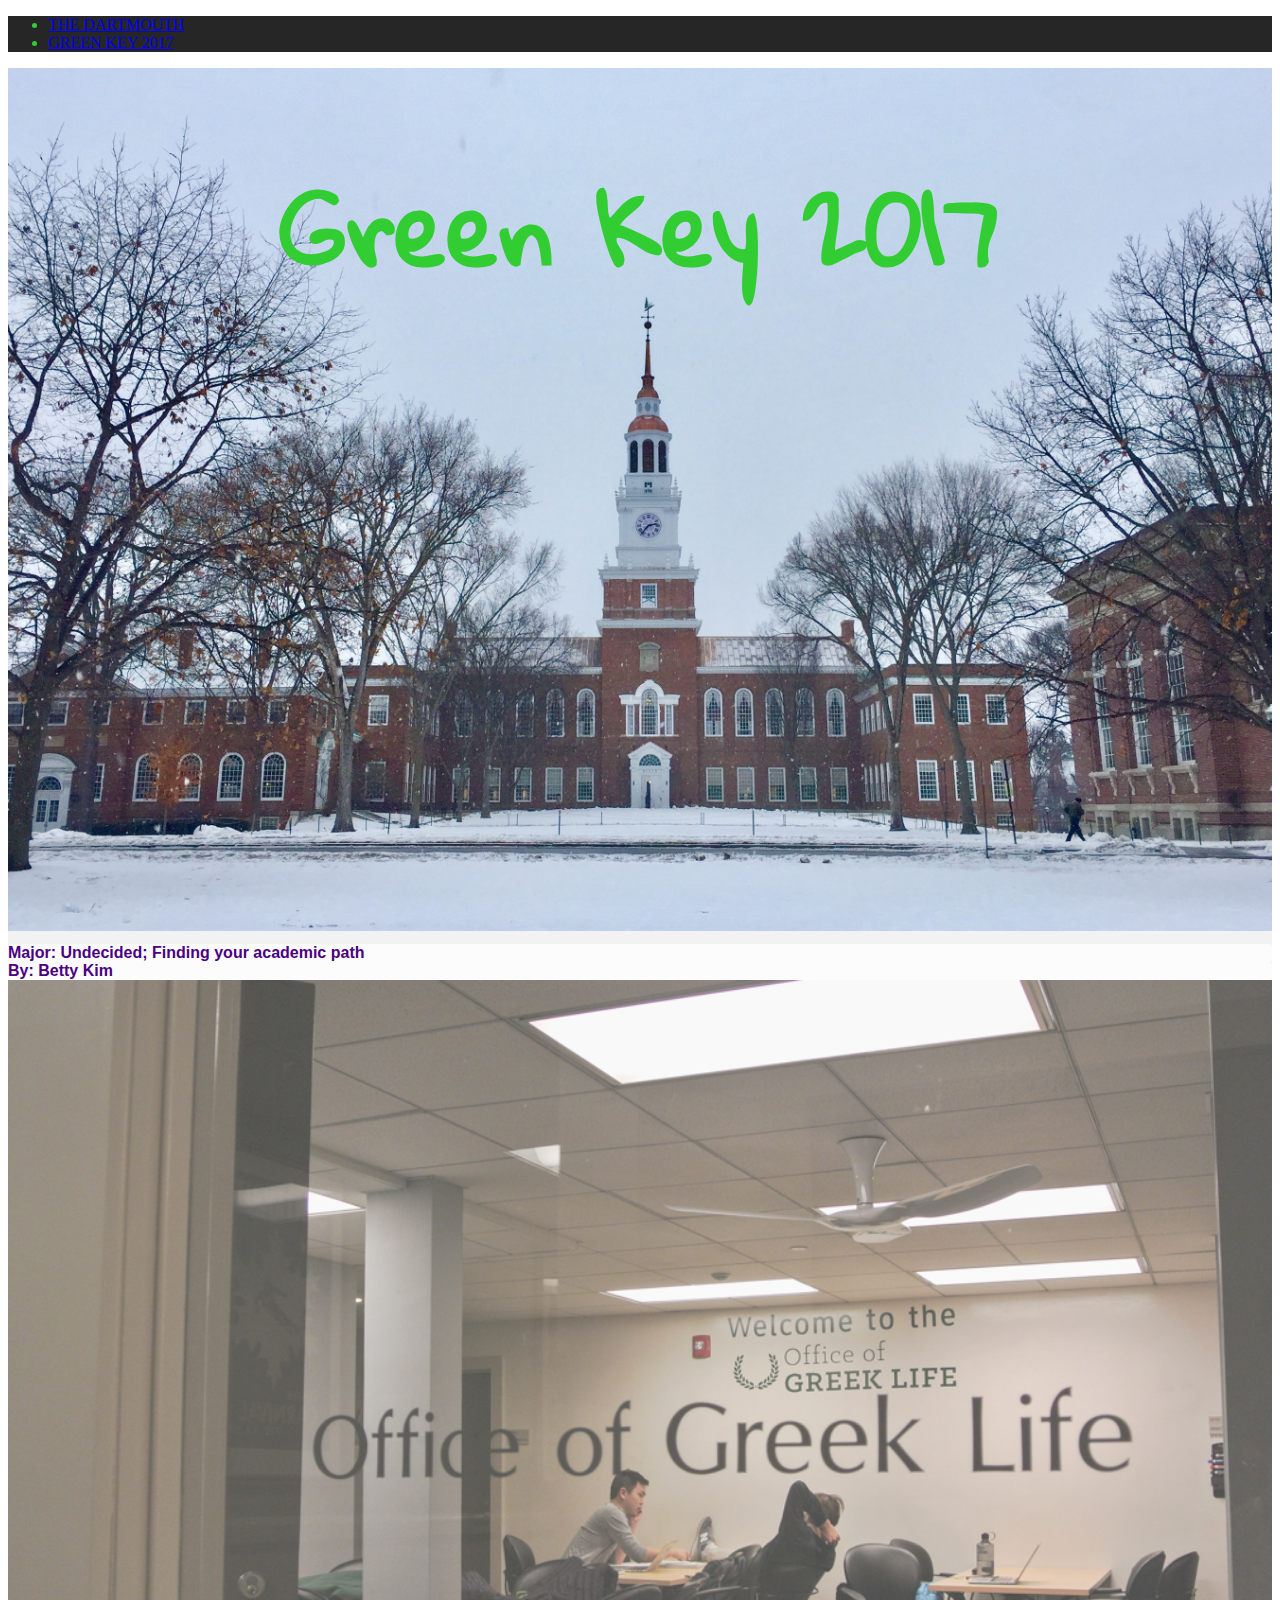
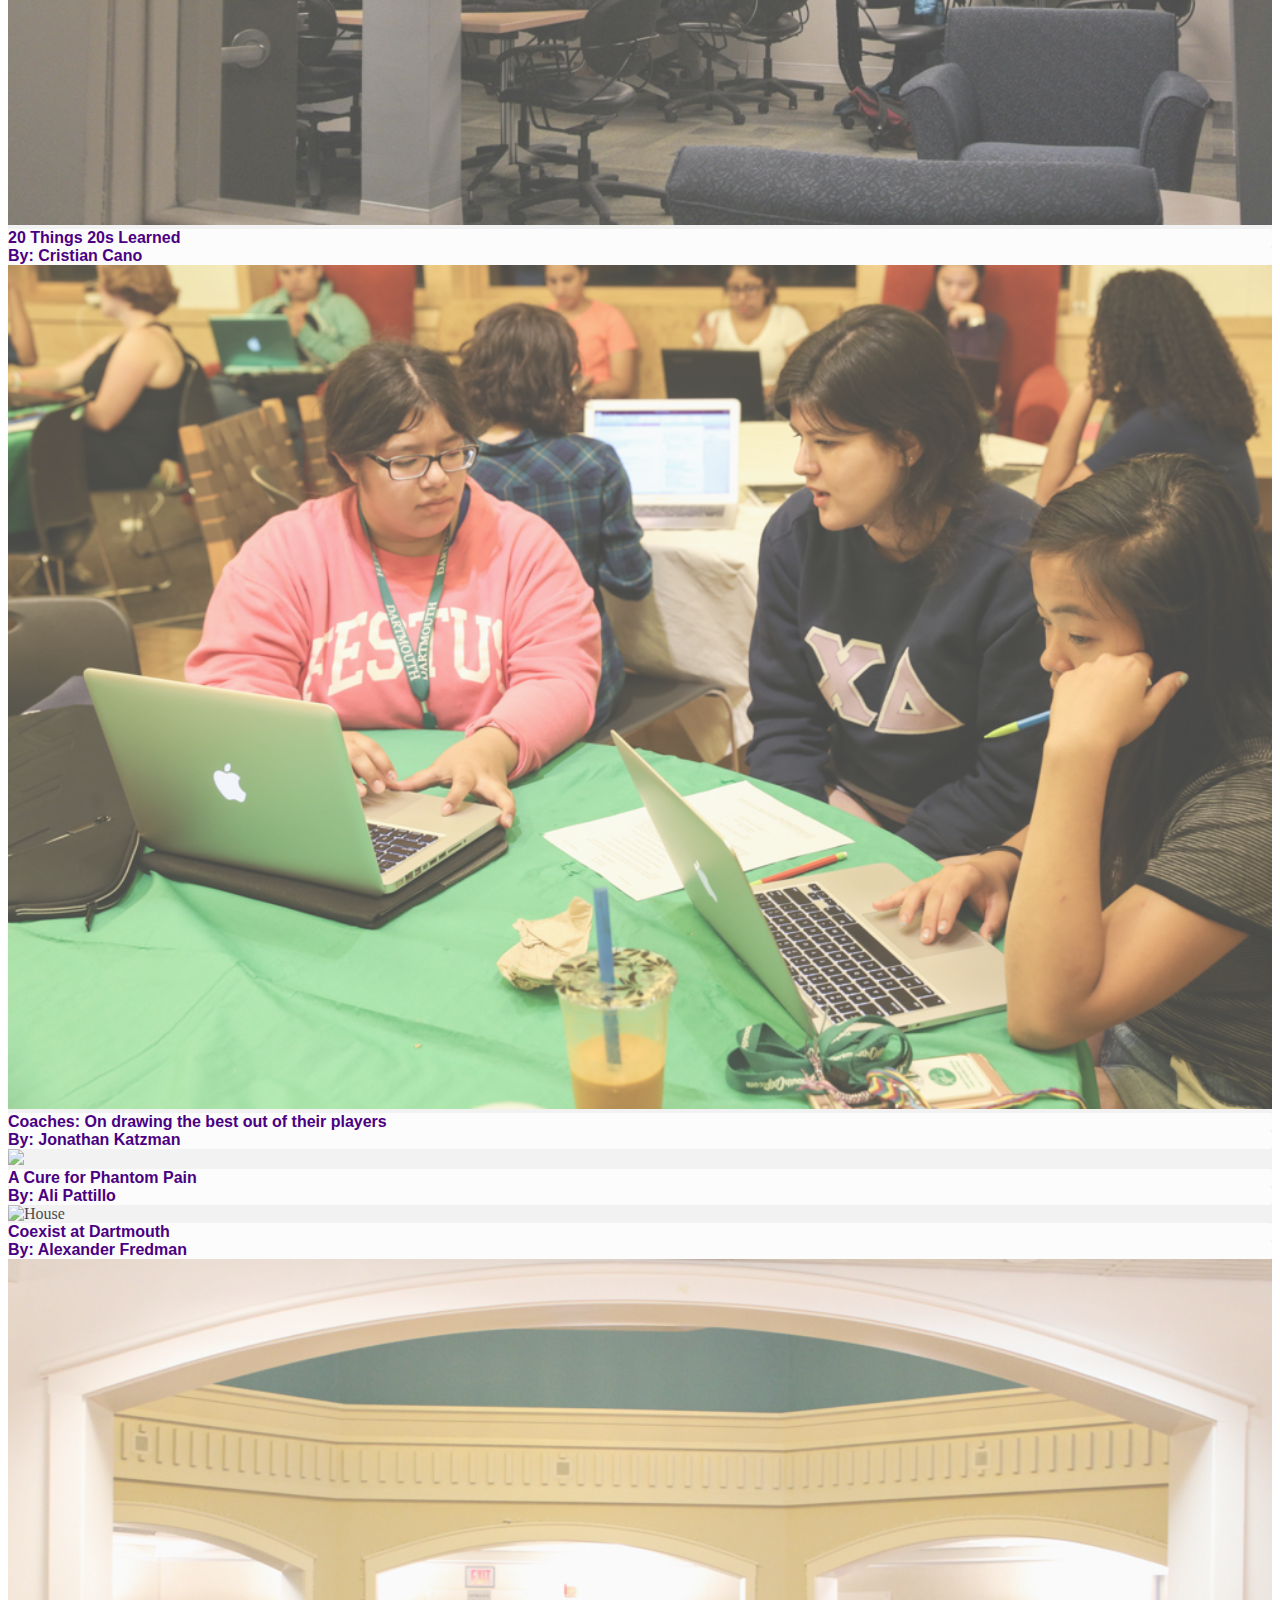
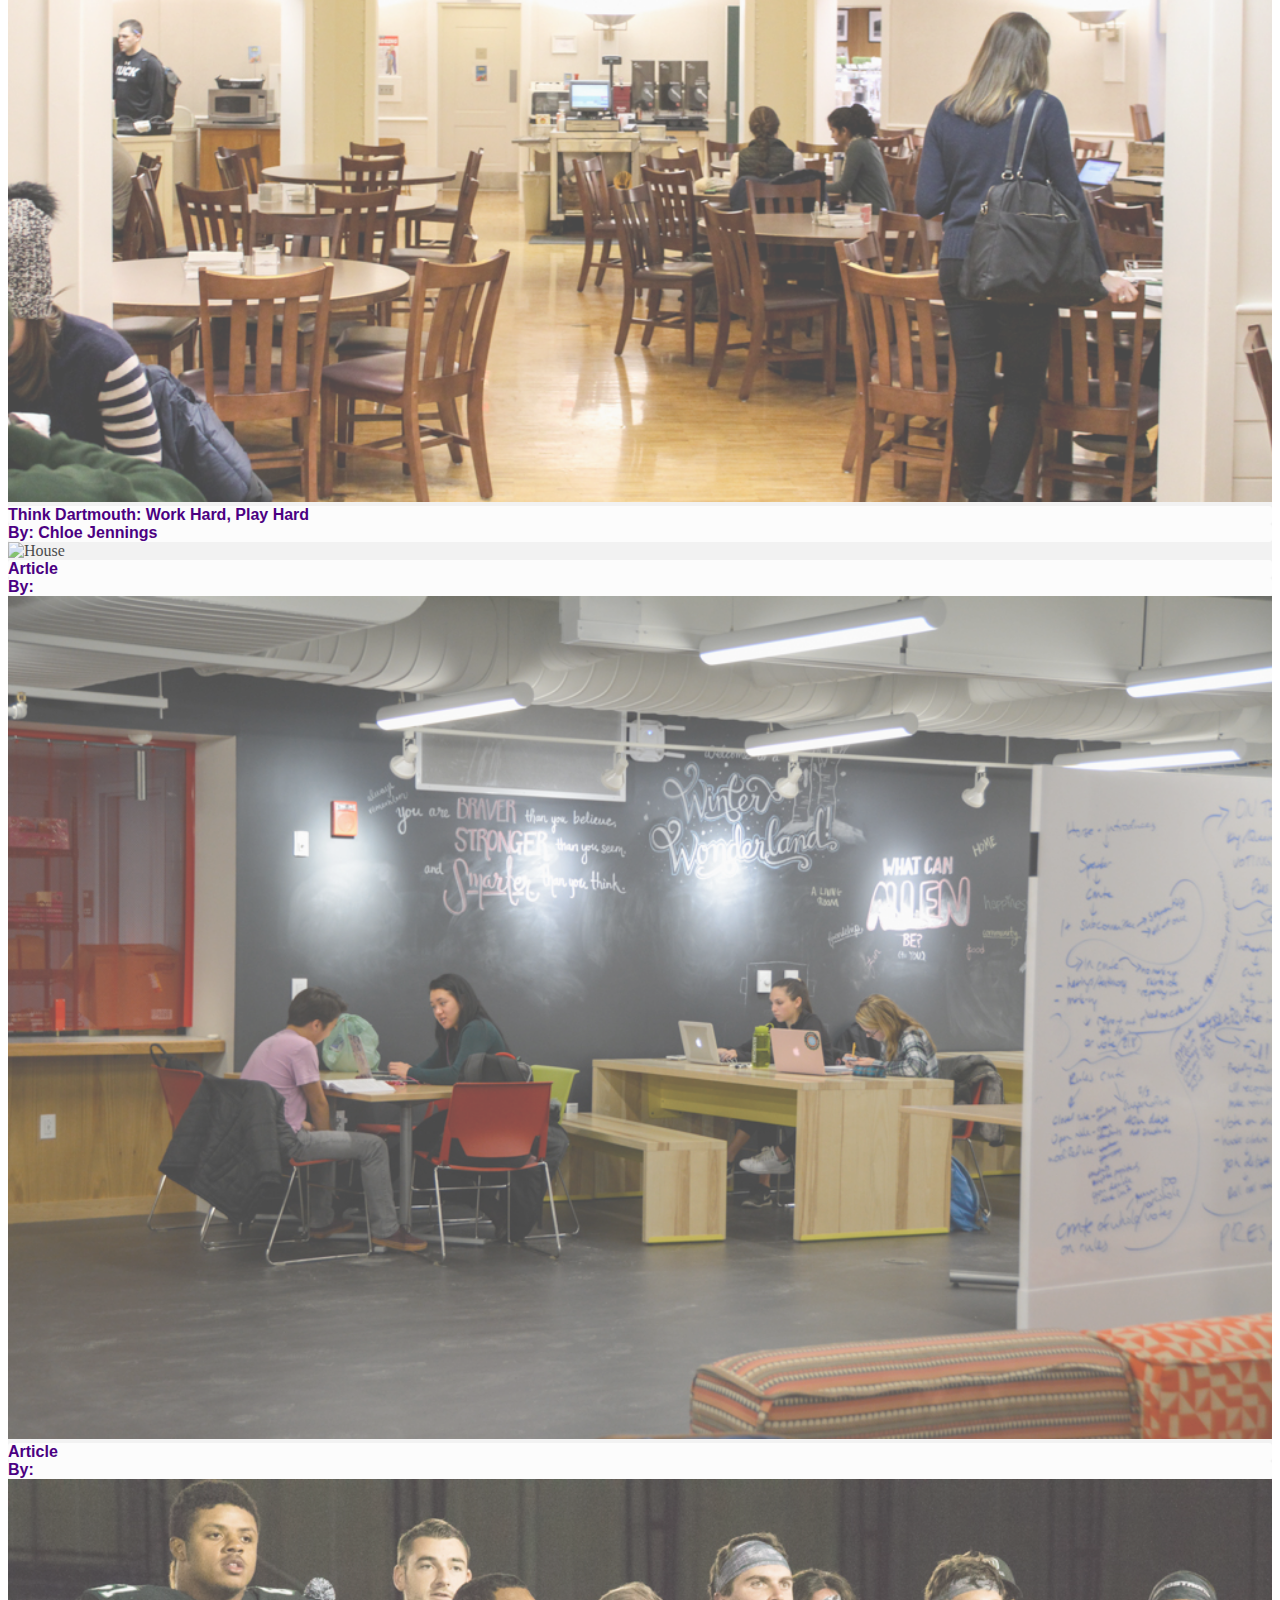
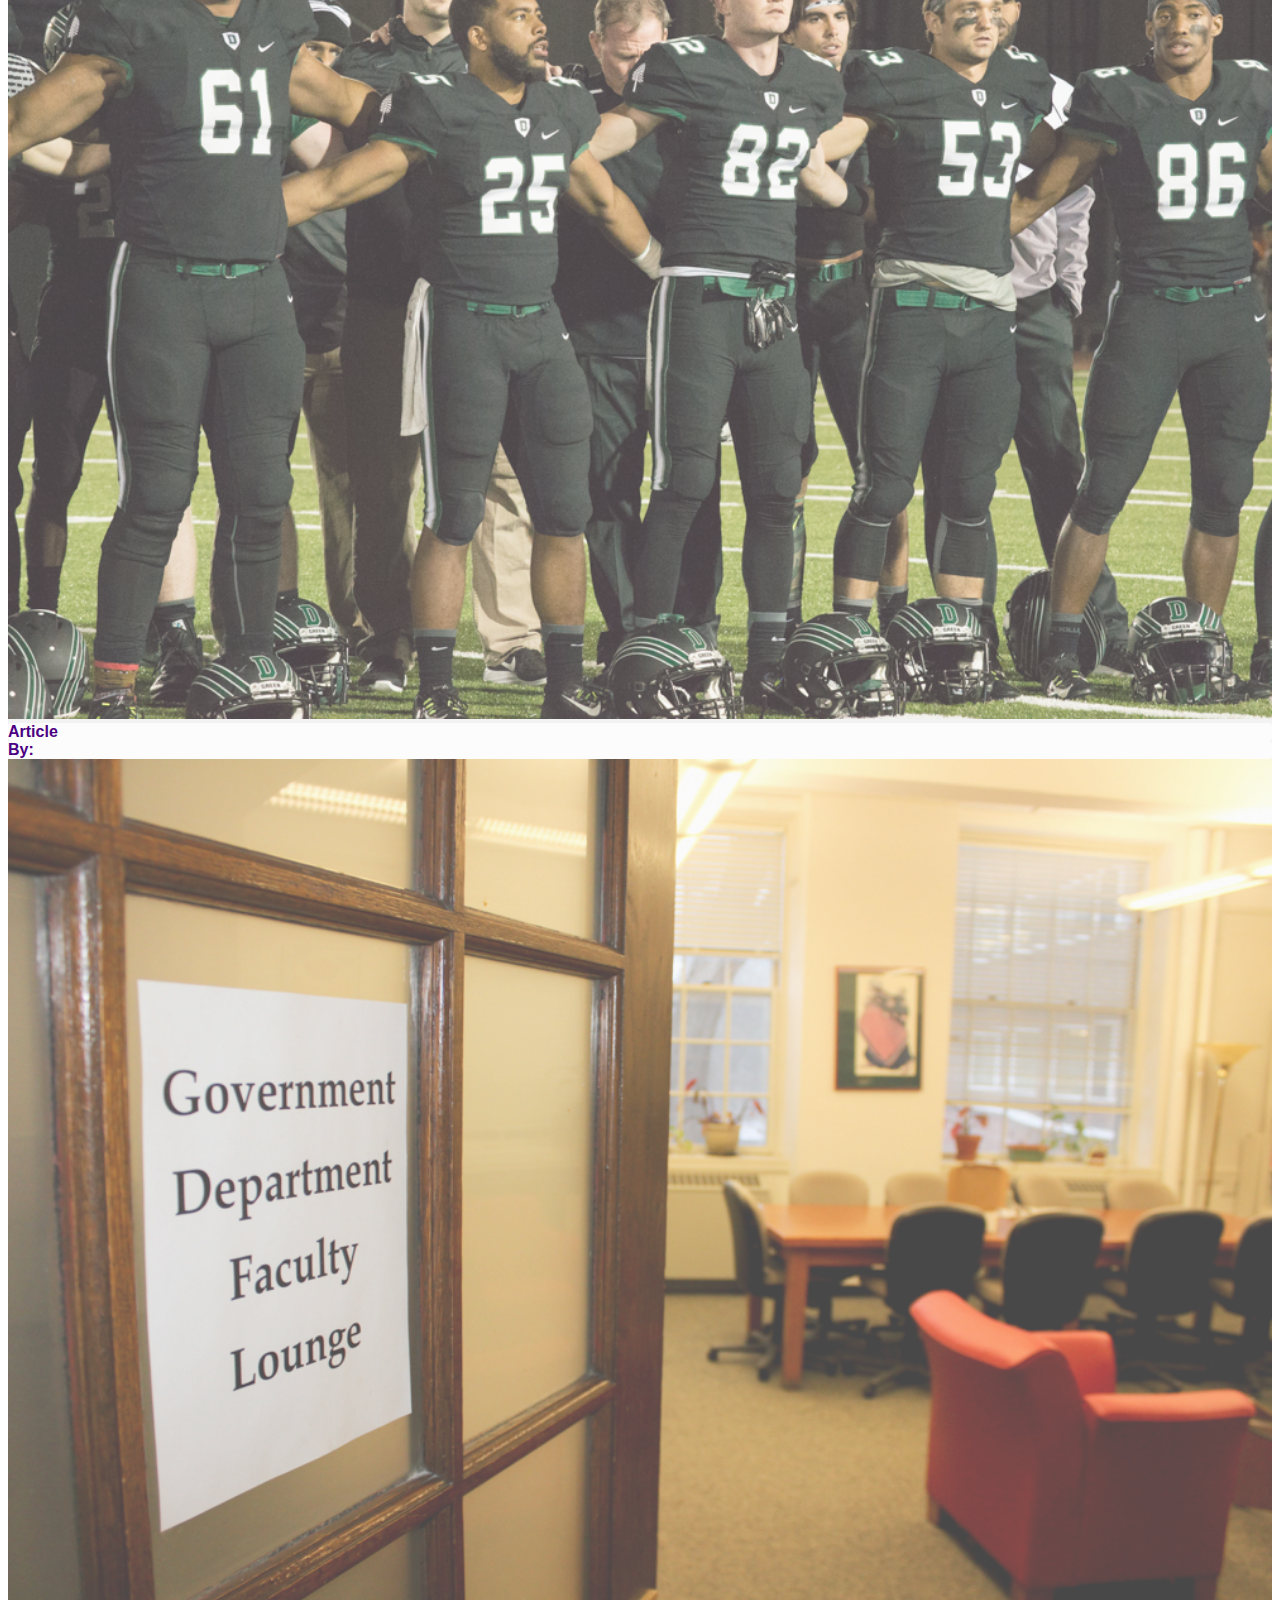
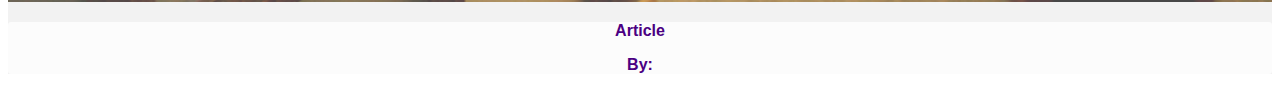
==== index.html @ 77874ce4 "moved articles in" ====
<!doctype html>
<html lang="en-US">
<head>
<meta charset="UTF-8">
<meta http-equiv="X-UA-Compatible" content="IE=edge">
<meta name="viewport" content="width=device-width, initial-scale=1">


<link href="https://fonts.googleapis.com/css?family=Gloria+Hallelujah" rel="stylesheet">

<link rel="stylesheet" type="text/css" href="http://allfont.net/allfont.css?fonts=linotypezapfino-one">

<!-- w3schools css-->
<link rel="stylesheet" href="css/w3.css">
<link rel="stylesheet" href="css/style.css">

<!-- Up Button -->
<script src="jquery-3.1.1.min.js"></script>

<title>Dartmouth Green Key 17S</title>
</head>

<body>
<!-- Main Container -->
<div class="container"> 


  <!-- Navbar (sit on top) -->
	<div class="w3-top navbar">
	  <ul class="w3-navbar w3-wide w3-padding-8 w3-card-2">
	    <li>
	      <a href="http://www.thedartmouth.com" class="w3-margin-left">THE DARTMOUTH</a>
	    </li>
	    <!-- Float links to the right. Hide them on small screens -->
	    <li class="w3-right w3-hide-small">
	      <a href="#home" class="w3-left">GREEN KEY 2017</a>
	    </li>
	  </ul>
	</div>

  <!-- Home Section -->
  <section class="home" id="home">
  	<h1 style="font-family: 'Gloria Hallelujah', cursive; text-align: center; margin-top: 0%">Green Key 2017 <span class="light"></span></h1>
  </section>

  <!-- Article Button Section -->
  <section class="articles" id="articles">
  	<div class="w3-row-padding">
	    <div class="w3-col l4 m6 w3-margin-bottom w3-center">
	      <div class="w3-display-container box" onclick="displayArticle('0')">
	      	<div class="w3-display-topleft w3-padding transparent-color">Major: Undecided; Finding your academic path</div>
	      	<div class="w3-display-bottomright w3-padding transparent-color">By: Betty Kim</div>
	        <img src="images/GLOS.jpg" alt="House" style="width:100%">
	      </div>
	    </div>
	    <div class="w3-col l4 m6 w3-margin-bottom">
	      <div class="w3-display-container box" onclick="displayArticle('1')">
	        <div class="w3-display-topleft w3-padding transparent-color">20 Things 20s Learned</div>
	        <div class="w3-display-bottomright w3-padding transparent-color">By: Cristian Cano</div>
	        <img src="images/FYSEP courtesy.jpg" alt="House" style="width:100%">
	      </div>
	    </div>
	    <div class="w3-col l4 m6 w3-margin-bottom" onclick="displayArticle('2')">
	      <div class="w3-display-container box">
	        <div class="w3-display-topleft w3-padding transparent-color">Coaches: On drawing the best out of their players</div>
	        <div class="w3-display-bottomright w3-padding transparent-color">By: Jonathan Katzman</div>
	        <img src="images/Main Street by Saphfire Brown.jpg"  style="width:100%">
	      </div>
	    </div>
	  </div>

	  <div class="w3-row-padding">
	    <div class="w3-col l4 m6 w3-margin-bottom w3-center">
	      <div class="w3-display-container box" onclick="displayArticle('3')">
	      	<div class="w3-display-topleft w3-padding transparent-color">A Cure for Phantom Pain</div>
	      	<div class="w3-display-bottomright w3-padding transparent-color">By: Ali Pattillo</div>
	        <img src="images/20161214-International-Moosilauke-Trip-JR-31.jpg" alt="House" style="width:100%">
	      </div>
	    </div>
	    <div class="w3-col l4 m6 w3-margin-bottom">
	      <div class="w3-display-container box" onclick="displayArticle('4')">
	        <div class="w3-display-topleft w3-padding transparent-color">Coexist at Dartmouth</div>
	        <div class="w3-display-bottomright w3-padding transparent-color">By: Alexander Fredman</div>
	        <img src="images/Tuck dining 2 by Saphfire Brown.jpg" alt="House" style="width:100%">
	      </div>
	    </div>
	    <div class="w3-col l4 m6 w3-margin-bottom">
	      <div class="w3-display-container box" onclick="displayArticle('5')">
	        <div class="w3-display-topleft w3-padding transparent-color">Think Dartmouth: Work Hard, Play Hard</div>
	        <div class="w3-display-bottomright w3-padding transparent-color">By: Chloe Jennings</div>
	        <img src="images/DSC_3506.jpg" alt="House" style="width:100%">
	      </div>
	    </div>
	  </div>

	  <div class="w3-row-padding">
	    <div class="w3-col l4 m6 w3-margin-bottom">
	      <div class="w3-display-container box" onclick="displayArticle('6')">
	        <div class="w3-display-topleft w3-padding transparent-color">Article</div>
	        <div class="w3-display-bottomright w3-padding transparent-color">By: </div>
	        <img src="images/house communities 1 by Paula Kutschera.jpg" alt="House" style="width:100%">
	      </div>
	    </div>
	    <div class="w3-col l4 m6 w3-margin-bottom w3-center">
	      <div class="w3-display-container box" onclick="displayArticle('7')">
	      	<div class="w3-display-topleft w3-padding transparent-color">Article</div>
	      	<div class="w3-display-bottomright w3-padding transparent-color">By: </div>
	        <img src="images/football by Hollye Swinehart.jpg" alt="House" style="width:100%">
	      </div>
	    </div>
	    <div class="w3-col l4 m6 w3-margin-bottom">
	      <div class="w3-display-container box" onclick="displayArticle('8')">
	        <div class="w3-display-topleft w3-padding transparent-color">Article</div>
	        <div class="w3-display-bottomright w3-padding transparent-color">By: </div>
	        <img src="images/Faculty Lounge 2 by Saphfire Brown.jpg" alt="House" style="width:100%">
	      </div>
	    </div>

	    <div class="w3-col w3-margin-bottom w3-center">
	      <div class="w3-display-container box" onclick="displayArticle('9')">
	      	<div class="w3-padding transparent-color textbox">
	      		<p>Article</p>
	      		<p>By: </p>
	      	</div>
	      </div>
	    </div>
	</section>



	<!-- Articles Section -->
	<section id="start_article">
		<!-- Article 1 -->
		<div class="article">
			<h1> Major: Undecided; Finding your academic path </h1>
			<h3> By: Betty Kim </h3>
			<p>For many Dartmouth students, a drive to learn seems to come naturally; students are constantly engaged in a rigorous 10 week-term of three&mdash;or four&mdash; highly focused courses and several extracurricular activities.</p>
<p>However, once we try to trace back the intellectual motivation that fuels this constant &ldquo;grind,&rdquo; we might not always be sure why we do what we do. The phrase &ldquo;I have no idea what I&rsquo;m doing with my life&rdquo; is surprisingly common among Dartmouth students &mdash; freshmen and seniors, students who have a top GPA and have a less-than-average one, students who have or don&rsquo;t have any idea what they&rsquo;re majoring in.</p>
<p>Both professors and students cited a liberal arts style education and an interdisciplinary approach as important factors in their learning, especially for students who were unsure which subject they wanted to pursue.</p>
<p>Dean of the Tuck School of Business Matthew Slaughter said he engaged in interdisciplinary learning during his undergraduate experience, specificially participating in a program called &ldquo;Philosophy, Politics and Economics&rdquo; as an economics major. According to Slaughter, interdisciplinary learning is important as it develops valuable life skills, beneficial to personal relationships and career skills.</p>
<p>&ldquo;Especially for undergrads, some version of the liberal arts is so vital for their development as human beings,&rdquo; Slaughter said. &ldquo;[They learn] how to understand how they view the world from a philosophical or theological perspective, and what role each student envisions playing in the world to make it a better place.&rdquo;</p>
<p>Even for students who are set on a particular academic track, Dartmouth&rsquo;s promotion of interdisciplinary work and collaboration is an essential part of an undergraduate learning experience. Kevin Kang &rsquo;18, a Goldwater scholarship recipient who will be attending Thayer School of Engineering for graduate school, said he knew he wanted to do biomedical engineering on the pre-med track but was also interested in other STEM disciplines. Kang said Dartmouth&rsquo;s academic plan provided the freedom to cultivate his diverse academic interests.</p>
<p>Similar to Kang, Brian Chung &rsquo;18 said he realized his sophomore year how grateful he was for Dartmouth&rsquo;s flexible curriculum. Now an economics major on the pre-med track, Chung said he came to Dartmouth thinking he would major in biochemistry and go straight to medical school after receiving his undergraduate degree. However, his experience in the Great Issues Scholar Living Learning Community exposed him to different fields.</p>
<p>Chung said the flexibility to engage deeply in his peripheral academic interests has shaped his undergraduate experience; he attributed his decision to major in economics to Public Policy 26, &ldquo;Health Policy &amp; Clinical Practice,&rdquo; which exposed him to healthcare policy.</p>
<p>His interest expands outside of his major as well. Chung said he has never regretted taking any non-major classes, and, even as a junior, is considering modifying his current major with computer science. He has also taken a senior level art history seminar and has a self-professed obsession with hours-long Wikipedia browsing sessions.</p>
<p>&ldquo;Once you get out into the world your job will be your life; there are so few opportunities to learn or do anything outside your career, so I want to learn as much as I can before I dive into one career,&rdquo; Kang said. &ldquo;The best part [about life] is constantly enriching yourself as a person.&rdquo;</p>
<p>Kang&rsquo;s exploration of different interests is not uncommon. In a campus wide survey fielded by The Dartmouth from April 16 to 20, 428 students answered questions about changes in their intellectual and academic pursuits while at Dartmouth. 48 percent of students have kept the major they started off with while 53 percent of students said they either changed their major or did not have an intended major when they first came to Dartmouth.</p>
<p>Apoorva Dixit &rsquo;17, a Fulbright scholarship recipient who is majoring in anthropology and minoring in public policy, wants to apply anthropology to issues of public and global health to bridge the gap between western science and world cultures.</p>
<p>Even as a senior, she said she is keeping herself open to many different tracks. Alhough she is ultimately interested in working in global health policy, she said she is looking forward to doing many different things in the future, such as a research project, healthcare consulting, and potentially law school.</p>
<p>For her research next year, she will be going back to her hometown, Hodal, India. Through her college experience, she said she found a major and an opportunity to dig deeper about family and community that she comes from. In fact, she said she surprised herself upon rereading her Common Application college essay recently and seeing she wrote about wanting to go back to Hodal at such an early stage in her academic development.</p>
<p>Similarly, many students at Dartmouth do not stop learning after they exit the classroom according to The Dartmouth survey; students devote an average of 6.28 hours per week to intellectual interests outside of the classroom. For Slaughter, students at the best schools do at least as much learning outside as they do inside the classroom.</p>
<p>&ldquo;Classroom learning builds a foundation of knowledge and frameworks,&rdquo; Slaughter said. &ldquo;But college is only for a finite amount of time, so an ideal liberal arts education sets up people to be able to speak and learn for the rest of their life &mdash; interacting with people &mdash; empathizing &mdash; looking at other perspectives and processing that information.&rdquo;</p>
<p>For others, outside sources of inspiration completely unaffiliated with one&rsquo;s general field can help refresh and renew intellectual passion. Music professor Ashley Fure, who was named a finalist for the Pulitzer Prize and awarded a Guggenheim fellowship, reported some stagnancy after entering graduate school directly after her undergraduate experience.</p>
<p>&ldquo;I felt like everybody was myopic; writing music to get that next commission, it felt insular and not inspirational to me,&rdquo; she said. &ldquo;I was sickened by the culture and even reconsidered composing [as a] career.&rdquo;</p>
<p>However, she said she realized soon that this was not the ultimate choice she wanted to make, and found a personal &ldquo;intellectual renaissance&rdquo; in other forms of art. Taking a brief break from being constantly immersed in music, she read Virginia Woolf and Susan Sontag and browsed the art of Robert Rauschenberg. Doing this fed her sense of direction and eventually allowed her to rekindle her desire to make music, she said.</p>
<p>Fure elaborated, acknowledging that burnout is real and should be respected. However, she also said part of ensuring constant intellectual development is learning to recuperate quickly, crediting her experience in art school as what taught her to not &ldquo;wait around for inspiration to strike.&rdquo;</p>
<p>&ldquo;Sometimes you can&rsquo;t muster that poetic insight, so you [take on] different aspects of the project, be it conceptual or expressive, pragmatic, or tactile,&rdquo; Fure said. &ldquo;As I&rsquo;ve grown as a musician, all of those muscles have gotten stronger; so there&rsquo;s this [same] thread of the desire to make the work, but my ability to execute it in greater and greater complexity has expanded since I was in undergraduate school.&rdquo;</p>
<p>Fure also emphasized the dampening effect that anxieties about career choice may have on intellectual passion, saying that questions of what students are truly enthusiastic about can often get tangled up with questions of pragmatics. However, she also encouraged students to consider embracing that uncertainty and &ldquo;taking the leap.&rdquo;</p>
<p>These worries, however, do not appear to consume students&rsquo; intellectual interest, but seem instead to coexist with them. Only 1 percent of students reported that they took classes with only marketable skills and future financial success in mind. 20 percent reported they focused on both but more on practical skills, while 18 percent reported an equal focus, 50 percent both but more on intellectual interest and 11 percent only intellectual interest.</p>
<p>Interestingly, the percentages shifted towards intellectual interest when the classes had to do with a non-major class, with 59 percent of students reporting either only intelectual interest or more intellectual interest than easiness as their motivator for choosing non-major classes.</p>
<p>Regarding the pressures of career choice, Chung said that friends have reported feeling guilty about not knowing what kind of career they want after leaving Dartmouth, but encouraged students to continue exploring, as many people do not find their calling until they are in their middle years.</p>
<p>&ldquo;Either you can get left behind or keep up with the flow in any kind of burnout; you might lose that drive at Dartmouth, but sometimes I just have to remind myself that I have to exert myself in order to get where I want to be,&rdquo; he said.</p>
<p>He said that the most effective way students can awaken themselves academically is to take every opportunity to pursue their interests, citing a lecture series he attended about the moral limits of economics as a major influence in his academic life.</p>
<p>Slaughter also encouraged this kind of humanistic engagement to foster intellectual engagement. He pointed to the importance placed on information technology&rsquo;s analysis of political behavior, rather than a much-needed focus on bringing together disparate voices and perspectives.</p>
<p>&ldquo;There are subtle and not so subtle ways our culture and society values curiosity and asking questions and learning,&rdquo; Slaughter said. &ldquo;Advances in information technology are fabulous, but we&rsquo;re not quite sure as a society what that does to foster empathy and constructive discourse.&rdquo;</p>
<p>Like Chung, Dixit credited taking time to investigate something that catches one&rsquo;s ear to expand one&rsquo;s perspective, saying that the &ldquo;random&rdquo; classes or lectures she attended on a whim were often the most rewarding experiences.</p>
<p>Despite the various hurdles of academics and the fatiguing daily schedule of a college student, the continual search for academic awakening is a lifestyle for both professors and students of many different backgrounds. As Fure said, &ldquo;Passion doesn&rsquo;t look the same for everybody.&rdquo; However, Dartmouth is a place that constantly fuels and energizes this endless search.</p>
		</div>

		<!-- Article 2 -->
		<div class="article">
			<h1> 20 Things 20s Learned </h1>
			<h3> By: Cristian Cano </h3>
			<p>Freshman year is a time for many adventures, but above all, it is a time of learning.</p>
<p>For some students, living at college is the first time they&rsquo;ll be away from home. For others, attending college feels more like home than anything they have ever known before. But for everyone, college is where many lessons are learned. Hopefully, many of those lessons are academic &mdash; but the other lessons, of a more personal variety, are just as important.</p>
<p>As spring term comes to an end, The Dartmouth spoke to members of the Class of 2020, asking them what have been some of the most important lessons they&rsquo;ve learned since arriving at the College. These lessons touch upon different experiences, but they all reflect the many ways in which students grow during their first year.</p>
<p>Arriving On Campus:</p>
<ol>
<li>&ldquo;I brought way too much stuff. I brought a dozen pairs of shoes and way too many jackets that I only wear a few of, so now it&rsquo;s a very cluttered room for no reason. I guess it just extends to being over prepared in general.&rdquo; Nicholas Windham &rsquo;20</li>
<li>&ldquo;How to live with a roommate in the same room. This is my first time living with another guy in the same room. We each have different schedules and lifestyles. I could never imagine living with a guy like this in my high school years. After a year, I feel like even though we have different schedules, things are likely to work out most of the time.&rdquo; Timothy Qiu &rsquo;20</li>
<li>&ldquo;Try to make friends with upperclassmen. They&rsquo;re not as intimidating as they seem.&rdquo; Samuel Greenberg &rsquo;20</li>
</ol>
<p>Chances are, you were welcomed to campus by a mob of upperclassmen wearing outrageous clothing that you soon learned was called flair. Many freshmen embark on First-Year Trips before they truly settle into their dorm room &mdash; after five days with no showering and minimal access to toilets, even the worst of Dartmouth&rsquo;s dorms seem luxurious. Even if you didn&rsquo;t go on a Trip, though, move-in day is a blur of carrying boxes up never ending flights of stairs, meeting people, immediately forgetting their names and asking yourself if you brought too much or not enough stuff. (If you have to ask, the answer is probably yes, you brought too much.) Thankfully, there&rsquo;s nearly always a Crooling or O-Team member around once you finally swallow your pride and decide to ask for help.</p>
<p>Orientation week:</p>
<ol start="4">
<li>&ldquo;I&rsquo;ve learned the importance of finessing the Collis stir fry line. Like college, the stir fry line can be very intimidating and stressful, but over time and with the help of some friendly people, I&rsquo;ve really learned how to get what I want out of Collis.&rdquo; Emma Demers &rsquo;20</li>
<li>&ldquo;Tenderbob with added hash brown. Prime.&rdquo; Dylan Giles &rsquo;20</li>
<li>&ldquo;&lsquo;FOMO&rsquo; is a thing, but don&rsquo;t give into it. For every one thing you choose to do on campus, there are a hundred things you want to do but don&rsquo;t have time to do. I think it&rsquo;s important that you have to make so many decisions about what&rsquo;s the best use of your time and what&rsquo;s most valuable to you, because forcing yourself to make those choices will give you a chance to hone in on your interests and passions.&rdquo; Jessica Kobsa &rsquo;20</li>
</ol>
<p>Life at Dartmouth takes some time to get used to, and even something seemingly as simple as ordering food at Collis or the Hop isn&rsquo;t always straightforward. Thankfully, Orientation week gives students the chance to gradually acclimate themselves to their new home. In addition to the many required meetings, panels and information sessions that freshmen attend, there are also the many social events that introduce students to one of the most important aspects of college life: free food. There are so many activities that not even the most eager of freshmen can attend all of them &mdash; but thankfully, you don&rsquo;t need to make any commitments just yet. So take it easy, explore whatever sounds interesting and remember that there is never any shame in dedicating time to take care of yourself, especially while transitioning to college.</p>
<p>Classes and Clubs:</p>
<ol start="7">
<li>&ldquo;I learned how to enjoy myself. In high school, I didn&rsquo;t do that, but here I find that I have a lot more free time to do things that I enjoy doing, like making memes.&rdquo; Jeffrey Qiao &rsquo;20</li>
<li>&ldquo;It never pays off to fall behind in your classes and then try to catch up.&rdquo; Nia Gooding &rsquo;20</li>
<li>&ldquo;I discovered a lot of people that share many of my passions here, so I feel that it encouraged me to do better in school, study more and participate in activities. I felt that before, I wasn&rsquo;t in an environment that encouraged that, so it&rsquo;s been great to find people whom I feel I can share my passions with.&rdquo; Pedro Salazar &rsquo;20</li>
</ol>
<p>During orientation week, it is far too easy to forget that the primary purpose of college is to receive an education. Once the first day of classes arrives, however, that becomes more and more difficult to forget as your workload steadily increases. Classes at Dartmouth jump right into the course material thanks to the quarter system, which means that there is no such thing as a syllabus week. After a few weeks, however, students will get a sense of the pace of the academic schedule, while figuring out how to dedicate time to other interests. You might be the person who signed up for way too many clubs at the club fair or the person who didn&rsquo;t sign up for any; regardless, you can certainly check out both pre-existing and new interests. Again, no pressure: You can always drop out of a club or join another one later!</p>
<p>Discouragement and Motivation:</p>
<ol start="10">
<li>&ldquo;The presence of someone else&rsquo;s _______ is not the absence of your own. Fill in the blank however you want.&rdquo; Lola Adewuya &rsquo;20</li>
<li>&ldquo;I&rsquo;ve learned that it&rsquo;s okay to struggle and to fail sometimes. I&rsquo;ve also learned that, while grades define your academic success at Dartmouth, your friends define the person that you are.&rdquo; Samuel Hernandez &rsquo;20</li>
<li>12.&ldquo;I&rsquo;ve learned that it&rsquo;s tough being in an Ivy League institution because when you come from a place where you&rsquo;re considered the top, and then you&rsquo;re suddenly not the top, it&rsquo;s tough accepting that.&rdquo; Jean Fang &rsquo;20</li>
<li>&ldquo;What I&rsquo;ve learned over freshman year: even if you receive a midterm back and it doesn&rsquo;t go as well as you&rsquo;d hope, going to office hours can be very beneficial. Professors can be very helpful: they don&rsquo;t want you to fail, they want you to succeed. They&rsquo;re all very supportive.&rdquo; Meghan Poth &rsquo;20</li>
</ol>
<p>College is hard. The 10-week term moves quickly, and it seems like everyone else already knows the material even in the introductory level courses. Some groups are competitive to get into, and after a cappella auditions don&rsquo;t go so well, you might feel like never singing again. Even if you excelled academically in high school, you might get a less-than-stellar grade on your first midterms. You&rsquo;ve heard again and again that it&rsquo;s normal to struggle, yet it&rsquo;s still so hard to accept that it&rsquo;s normal for you. But as you begin to doubt your abilities and wonder if you made the right choice in coming to Dartmouth, you can also discover the importance of support systems. Whether your own support system comes from friends, family, professors, advisors, deans or a combination thereof, never forget that there are so many people, on campus and beyond, that genuinely want to help you succeed however they can.</p>
<p>Developing Priorities:</p>
<ol start="14">
<li>&ldquo;I have learned the importance of taking time to do things other than homework and to do things that are fun sometimes.&rdquo; Alexandrea Gosnell &rsquo;20</li>
<li>&ldquo;A day that&rsquo;s no fun is a day without a pun. I&rsquo;ve really connected with people by making sure I say something nice about each person I see every day. That&rsquo;s either giving a genuine compliment or telling a funny joke.&rdquo; Sirey Zhang &rsquo;20</li>
<li>&ldquo;I would say that there are some experiences that are worth pulling an all-nighter for. Like, &lsquo;Hey, let&rsquo;s go to the golf course at midnight. I have a bunch of work to do, but yeah, let&rsquo;s go do that.&rsquo; You know, just hanging out and thinking about life.&rdquo; Gregory Szypko &rsquo;20</li>
</ol>
<p>The sheer number of things to do on campus at any given moment is pretty overwhelming. There are performances to see, guest lectures to attend, games to play, books to read, research to do ... the list goes on. Once the frat ban is over, an entirely new option for socializing is available for &rsquo;20s to enjoy &mdash; or ignore &mdash; as much as they want. With all of these options, many first-years realize that they need to evaluate their priorities and adjust their schedules appropriately. That might entail quitting a club or two or limiting how often they go out. That adjustment could also be much more drastic, like spending less time with certain groups of people or changing academic interests. Such decisions differ from person to person because each person&rsquo;s priorities are different. With the power to plan their own schedules, first-years learn from experience exactly what they want out of college and out of life.</p>
<p>Life Lessons:</p>
<ol start="17">
<li>&ldquo;I don&rsquo;t owe anything to the me I was yesterday.&rdquo; Mary Clemens-Sewall &rsquo;20</li>
<li>&ldquo;One thing I&rsquo;ve learned over this year is that people cannot be put into boxes of good and bad. People are much more nuanced than that. Meeting so many different people coming from different backgrounds and talking to people with different beliefs to me has made me realize that that is simply not the case&rdquo; Naman Goyal &rsquo;20</li>
<li>&ldquo;When people say that everyone&rsquo;s experience is different than everyone else&rsquo;s, it actually means something. It&rsquo;s not just a clich&eacute; people say. Everyone comes from their own place, everyone has their own way of doing something, and that&rsquo;s fine.&rdquo; Arunav Jain &rsquo;20</li>
</ol>
<p>Often, the most profound lessons are not taught explicitly but instead are slowly learned through a continual process of experience and reflection. There is no one way to experience freshman year at Dartmouth, and to that end, there is no single lesson that all freshmen must learn &mdash; nor should there be. Over the past year, each &rsquo;20 has learned many lessons: some funny, some lighthearted, all important.</p>
<p>I offer one final lesson, in my own words, that I have learned during my own freshman year. Being a first-year isn&rsquo;t always easy, but the lessons I&rsquo;ve learned have improved my life more than I could have ever imagined. I hope this one improves yours as well.</p>
<ol start="20">
<li>&ldquo;No matter who you were when you arrived at Dartmouth, and no matter who you are now, you deserve to be here. Don&rsquo;t forget that.&rdquo;</li>
</ol>
<p>Demers is a member of The Dartmouth Staff. Jain is former member of The Dartmouth Staff.</p>		
		</div>

		<!-- Article 3 -->
		<div class="article">
			<h1> Coaches: On drawing the best out of their players </h1>
			<h3> By: Jonathan Katzman </h3>
			<p>Legendary college basketball coach Bob Knight once said, &ldquo;To be as good as it can be, a team has to buy into what you as the coach are doing. They have to feel you&rsquo;re a part of them and they&rsquo;re a part of you.&rdquo;</p>
<p>While Knight&rsquo;s message elaborates on the type of relationship required between players and coaches for teams to be successful, it does not imply that there is only one way to coach a team. Whether or not they have previously heard Knight&rsquo;s statement, Dartmouth coaches across different sports have embraced the message&rsquo;s sentiments.</p>
<p>&nbsp;Women&rsquo;s tennis head coach Bob Dallis just completed his 15th season at the helm of the program. Dallis is also one of the more seasoned coaches within Dartmouth&rsquo;s athletic department, with 29 years of experience as a Division I head coach and over 400 victories to his name. Since arriving in Hanover for the 2003 season, Dallis has coached his team to a share of two Ivy League titles -in 2011 and 2017- and overseen the development of numerous All-Ivy selections.</p>
<p>&nbsp;So what has been the secret to the women&rsquo;s tennis team&rsquo;s success during Dallis&rsquo; tenure as head coach? Dallis, who has a doctoral degree in developmental studies and counseling with a specialization in sport and exercise psychology, insists that he is still learning.</p>
<p>&nbsp;&ldquo;Developing your coaching style is an ongoing thing,&rdquo; Dallis said. &ldquo;Certainly, I have always believed that working with a player&rsquo;s strength is important. Because players work and understand concepts differently, you never master it. Every player you work with is different for a variety of reasons, and they all grasp concepts at different times.&rdquo;</p>
<p>&nbsp;The strategy he uses to unlock his players&rsquo; potential however, is remarkably simple.</p>
<p>&nbsp;&ldquo;Motivation is something that comes from within for each player,&rdquo; Dallis noted. &ldquo;Among the things I try to teach are love for your team, love for the game of tennis and love for Dartmouth.&rdquo;</p>
<p>&nbsp;One of Dallis&rsquo; most successful players in recent years is Jacqueline Crawford &rsquo;17. This season&rsquo;s co-captain and an All-Ivy selection, Crawford came to Dartmouth with a Women&rsquo;s Tennis Association ranking of 800 and a plethora of experience playing at the highest levels of junior and adult competition.&nbsp; Dallis&rsquo; coaching is something that she credits not only toward her own development as a student-athlete but also to her maintanance of a strong team culture.</p>
<p>&nbsp;&ldquo;I was lucky to have coaches traveling with me for most of my junior career, and they were entirely focused on tennis,&rdquo; Crawford said. &ldquo;Bob [Dallis] is not only a great tennis coach but also incredibly supportive in every aspect of our lives. He really emphasizes playing for each other and has allowed the players [to] shape the program&rsquo;s culture.&rdquo;</p>
<p>&nbsp;On the court, Crawford also noted that Dallis&rsquo; most significant contributions to her game have not been technical adjustments but rather embracing her team&rsquo;s culture and strategy.</p>
<p>&nbsp;&ldquo;When you play singles in college, it is very different from juniors,&rdquo; Crawford said. &ldquo;If you lose your individual match, the team can still win. Dallis has facilitated my development into a team player and also done a great job of individualizing what I need to work on. He encouraged me to focus on strategy and stressed that the differences in my performance would not come from strokes.&rdquo;</p>
<p>&nbsp;Crawford&rsquo;s collegiate tennis career has not only been shaped by her individual performances but also being a part of a team. Dallis, as well as assistant coach Dave Jones, have played a foundational role in both.</p>
<p>Dartmouth football associate head coach, special teams coordinator and secondary coach Sam McCorkle utilizes a different method than Dallis does. The son of a football coach, McCorkle caught the coaching bug following his undergraduate days at the University of Florida, where he served as special teams captain during his senior season. Following his 12th season with the Big Green, McCorkle&rsquo;s name has become synonymous with energy and discipline within the football program.</p>
<p>&nbsp;&ldquo;When we come in, Coach [McCorkle] tells us that he is not going to be our favorite guy over the next four years,&rdquo; former Big Green safety and recent Jacksonville Jaguars identified free agent signee Charlie Miller&rsquo;17 said. &ldquo;He also tells us that he will make us great football players.&rdquo;</p>
<p>&nbsp;McCorkle said his coaching style has a single goal: to make his guys better through perfecting technique. Having played under legendary head coach Steve Spurrier at Florida and as learning from now University of Oklahoma head coach Bob Stoops after beginning his coaching career with the Gators, he has had the opportunity to develop under the brightest minds in college football.</p>
<p>&nbsp;&ldquo;I was raised and taught to make sure that everything you do is correct, and that football is a competitive game in which you never want to give opponents an advantage,&rdquo; McCorkle said.</p>
<p>McCorkle noted that he tried to learn as much as he could from all of his coaches and gradually realized the techniques that fit him best on the sidelines.</p>
<p>&ldquo;I have always been a high energy coach and paid attention to the details,&rdquo; McCorkle said. &ldquo;There is just no room for hesitation when you are on the field.&rdquo;</p>
<p>&nbsp;At the same time, McCorkle recognizes that his players have different personalities. Making his players better also comes with wearing a doctor&rsquo;s hat.</p>
<p>&nbsp;&ldquo;You need to be a psychiatrist because personalities are different,&rdquo; McCorkle said. &ldquo;I know that, while some guys respond immediately after I get on them, others just don&rsquo;t and it&rsquo;s easy to lose them. Adaptability is also everything because some guys need more explanation than others, and it&rsquo;s key to getting the most out of my guys.&rdquo;</p>
<p>&nbsp;Miller was one such player who responded immediately. He switched to safety from cornerback during spring practice in his sophomore year, and credited McCorkle&rsquo;s coaching as key to Miller&rsquo;s eventual success at his new position.</p>
<p>&nbsp;&ldquo;I was discouraged [about] being low on the depth chart at corner, but once I was moved to safety, I realized that I may have the chance to play right away,&rdquo; Miller said. &ldquo;Coach MacCorlkle had high expectations and critiqued everything that I did, but you come to respect that because it makes you better.&rdquo;</p>
<p>&nbsp;Despite Miller&rsquo;s success, he admits he had to adjust to McCorkle&rsquo;s fiery demeanor.&nbsp;</p>
<p>&nbsp;&ldquo;I am a pretty reserved player,&rdquo; Miller said. &ldquo;He would always try to fire me up when he saw that I was more internally inclined.&rdquo;</p>
<p>&nbsp;McCorkle recalled that he believed Miller had all of the tools but was holding back athletically. He viewed holding Miller accountable for calling coverages and defenses at safety as instrumental to helping him build his confidence.</p>
<p>&nbsp;But what stood out most was the fact that Miller was always easy to work with.</p>
<p>&nbsp;&ldquo;Charlie [Miller] was an easy one to coach because he was self-motivated,&rdquo; McCorkle said. &ldquo;I would have to get in front of other guys who would not hustle but never for him. He had all of the natural talent, and when I did have to raise my voice at him, it was only briefly because he would correct himself immediately.&rdquo;</p>
<p>&nbsp;While McCorkle is loud and intense, he still insists that he is no different than other on-campus figures his players interact with daily.</p>
<p>&ldquo;Just as professors set high standards for students, we challenge our players and set the bar high,&rdquo; McCorkle said. &ldquo;We aren&rsquo;t in the business of holding your hand, but at time we will assist athletes who take has to take ownership and are willing to put in the work to reach their potential.&rdquo;&nbsp;</p>
<p>Dallis and McCorkle may mentor their players differently, but in the end, they share the same goal. Their unique coaching styles prove that there is more than one way to awake their athletes&rsquo; potential and help them become the best they can be. After all, that is what matters most.</p>
		</div>

		<!-- Article 4 -->
		<div class="article">
			<h1> A Cure for Phantom Pain </h1>
			<h3> By: Ali Pattillo </h3>
			<p>It&rsquo;s 5:30 p.m. on an especially warm spring night. Sunlight&rsquo;s last rays cast across Mink Brook. There&rsquo;s a Bernese mountain dog playing fetch with his owner, periodically running head first into the water and shaking his fur across the sandy bank. her students have strung up their orange and purple hammocks on two nearby trees and have spent the past hour pondering both our sense of mortality and the best way to make a Collis breakfast sandwich. I&rsquo;ve just finished a long run through the winding trails that lead to this sun-soaked corner of the Upper Valley. Lungs pounding from the end of my run and sweat pouring over my face, I strip down to my shorts and sports bra and dive into the brook. The shockingly cold feeling is immediate and visceral as my body adjusts to the temperature of the river. I lean my head back and float, feeling the warmth of the first few inches of the water. I see tiny birds darting in and out of clouds ahead. I feel some river weeds wind around my legs. I am buoyant, free from my commitments and suspended from stress.</p>
<p>I am living in a dream. It&rsquo;s a dream I come back to, time and time again. I dreamt of it on my foreign study program in Prague and while sitting in my living room in Atlanta on my off-term. It&rsquo;s the dream I&rsquo;ll carry with me long after I leave this college. I&rsquo;ll carry other dreams of hiking through blazing red leaves in the fall, making homemade pizza at the Dartmouth Organic Farm, dancing on elevated surfaces in basements or taking midnight walks to the golf course. I&rsquo;ll dream of the days I pushed away my work and responsibilities and instead took a drive or walk with friends to paint pottery, visit a farm or go to a diner to eat oversized blueberry muffins. I won&rsquo;t dream of the endless nights I spent pouring over papers, the hours and hours I spent in the periodicals on sunny days or the time I skipped lunch with a friend to print photographs in the darkroom.</p>
<p>No, Dartmouth hasn&rsquo;t always felt like a dream. At times, it&rsquo;s been incredibly difficult &mdash; even nightmarish. At Dartmouth, we rarely talk about the issues we carry, the things which inform our perspectives on the world or hurt us and shape how we treat others and view ourselves. Every student, every human being, carries with them a kind of phantom pain.</p>
<p>Phantom limb syndrome means feeling something that is no longer there and feeling something that you cannot see. When a limb is amputated, the pain doesn&rsquo;t always stop; the feeling of that limb, how it moves, its weight, doesn&rsquo;t just disappear. After it&rsquo;s gone, you can endure unexpected pain with no known cause for months, even years. Phantom pain, similar to phantom limb syndrome, is feeling a gnawing sense of longing, deep in your bones.</p>
<p>For some of us, it&rsquo;s the depression we hide from our roommates, the drug habit we just can&rsquo;t kick, the feeling of exclusion on this overwhelmingly white, wealthy campus, the parent at home who depends on us a bit too much or the crippling sense of self-doubt that we feel might swallow us whole.</p>
<p>My phantom pain is panic. I spent much of my freshman spring term dealing with panic attacks which made my breathing go shallow and paralyzed my body and mind. Growing up and throughout high school, I never felt like the world was closing in on me, until that freshman spring.</p>
<p>Like many other Dartmouth students, I don&rsquo;t often let others see my phantom pain. I exude positivity, even on days when it isn&rsquo;t authentic. Sharing what we carry or showing our weakness would make us soft &mdash; and we are not soft. We are badasses. We are environmental engineers and early-admitted medical school students and Fulbright scholars. We bury this phantom pain over and over, until it starts to feel like it might swallow us whole.&nbsp;</p>
<p>How do we alleviate the phantom pain, externally invisible yet omnipresent in our lives?</p>
<p>The only antidote I&rsquo;ve found is to pay attention to the moment.</p>
<p>At dinner the other night, a very wise friend shared a quote by the poet, May Sarton: &ldquo;The quality of life is in proportion, always, to the capacity for delight. The capacity for delight is the gift of paying attention.&rdquo;</p>
<p>When the future is too daunting to imagine and the past too painful to remember, engage in the present.</p>
<p>I would not have survived at Dartmouth without this strategy. By actively practicing it, I&rsquo;ve been able to consistently quell this panic and develop real happiness.</p>
<p>This act of paying attention is what I grab onto when the water rises above my head. Any time panic rises within me like a rustling wildfire, I actively feel the air in my lungs, look up to the sky to explore the curling wisp of a cloud or look down and notice the slight bend of a blade of grass reaching toward the sun. I listen intently to friends, ignoring my phone or my desire to think of my seemingly endless to-do list. I try to lessen their phantom pain and in doing so, alleviate my own. I remind myself that I have a heart that pumps 83 gallons of blood through my body every hour and a brain with neurons that fire 200 times per second. I am alive. I shift my focus back to the present, I exhale and my phantom pain slowly fades.&nbsp;&nbsp;</p>
<p>We&rsquo;ve all had moments that change the course of our lives forever, moments which shake us out of normalcy. Maybe it was making a mistake and hurting a person you loved or failing a final exam after a late night out. Or maybe it will be saying goodbye to Dartmouth. Maybe it was the first time you experienced loss or grief or suffering or deep hurt. Maybe it was when you watched classmates lose their chance to be in this world.</p>
<p>These moments remind us that there are no guarantees. We are not promised anything in life. We are not promised the chance to graduate or start our careers or get married or grow old. We are only promised the moment at hand.</p>
<p>Do not be afraid of what might be lost. It will be lost. Ultimately, the only relationship we will always have is with ourselves. Everyone we know will eventually die or move away or have six children and no time for weekend ski trips or weeknight drinks. But do not agonize over this reality that you stop living the only life you have. Don&rsquo;t attempt to climb the slippery slope of prediction or prevention of these realities to the point that you lose sight of the beauty and the people in front of you.</p>
<p>Instead, dive headfirst into the universe a moment can hold. Be astonished.</p>
<p>This is how you cure your phantom pain, if only for a moment.</p>
<p>I&rsquo;m back at Mink Brook. I&rsquo;m floating in the lazy current of the shallow water. I&rsquo;m disconnected from the world around me, calm and content. I swim back toward the shore, begin to make my way up the bank, sand soft on my feet. I&rsquo;m walking in that familiar dream. I&rsquo;ll wake up soon, but for now, I&rsquo;ll savor the last few ray of sunlight, warm on my skin.</p>
		</div>

		<!-- Article 5 -->
		<div class="article">
			<h1> Coexist at Dartmouth </h1>
			<h3> By: Alexander Fredman </h3>
			<p>At the beginning of her sophomore summer, Angelina Lionetta &rsquo;18 was worried about one of her upcoming classes. The course, a philosophy class called &ldquo;Reproductive Ethics,&rdquo; would cover subjects such as genetic enhancement, selective diminishment and abortion.</p>
<p>Lionetta is Catholic, and those issues, especially abortion, are sensitive among members of her religion.</p>
<p>Born into what she calls &ldquo;an old Italian family&rdquo; in Andover, Massachussetts, Lionetta grew up as an active member of her church: her parents took her to mass as a baby, she was an altar server and she taught Sunday School for third- through fifth-grade girls. At Dartmouth, Lionetta has continued to be passionate in her religious life, actively participating and organizing social events at Aquinas House, the Catholic student organization on campus.</p>
<p>Lionetta considers herself to be socially liberal, though she leans more conservative on certain issues. She said that as a woman and a pre-med student, she believes that abortion is a public health issue &ndash; one that has implications for both the mother and society. As a Catholic, however, she still maintains that life is sacred. For Lionetta, her beliefs on the subject can be challenging, as they differ from those held by some other devout Catholics.</p>
<p>Coming into her &ldquo;Reproductive Ethics&rdquo; class, Lionetta said she wondered how students in the class would react to her opinions &ndash; would they look down on her for her views? But after having conversations with the professor and engaging in small group discussions with fellow classmates, Lionetta said she realized her concerns were unfounded. In fact, she discovered that the views of her classmates were more diverse than she originally assumed.</p>
<p>Lionetta&rsquo;s experience is not uncommon among religious students at Dartmouth. While students may face apprehension and misunderstanding of their beliefs, overt acts of prejudice are rare. Dartmouth students&rsquo; religious and spiritual experiences are understood best by the nuance used in describing individuals&rsquo; beliefs, rather than by attempting to generalize students into like-minded groups.</p>
<p>For some students, religion and spirituality does not play a prominent role in their Dartmouth experience. A recent poll of students conducted by The Dartmouth found that 43 percent of students identify as either atheist, agnostic or having no religion in particular, and 62 percent of students consider religion as either &ldquo;not too important&rdquo; or &ldquo;not important at all.&rdquo; But truly identifying an individual&rsquo;s sense of spirituality involves more than asking those kinds of questions, Tucker Center dean and chaplain Rabbi Daveen Litwin said.</p>
<p>&ldquo;I think what&rsquo;s true about Dartmouth &hellip; is that while the language of religion is perhaps not, unfortunately, politically correct language these days, the questions that people ask [regarding identification of faith] are using a different kind of a framework,&rdquo; said Litwin, giving the example that the word &ldquo;religion&rdquo; may mean an unquestionable belief in God for one person, but could simply mean a gathering place of family and community for another, she said.</p>
<p>Although religion as a practice may not be the central focus of academic institutions, Litwin believes that Dartmouth is rooted in religious and spiritual traditions. Dartmouth may not like to use the word &ldquo;ritual,&rdquo; she said, but it certainly has many rituals. And these rituals, while not ostensibly religious, often align closely with religious traditions, she said.</p>
<p>As an example, Litwin said, Green Key weekend may not on the surface seem like a religious event. Yet many religions have significant holidays during the spring to celebrate the awakenings of the season. Likewise, Litwin added, Green Key represents an opportunity for Dartmouth students to go outdoors and experience that renewal after enduring a cold, harsh winter.</p>
<p>At the Tucker Center, Litwin oversees 24 recognized religious groups on campus, which encompass all five of the world&rsquo;s major religions. Tucker Center multi-faith advisor Leah Torrey estimates that usually half of the students who participate in such programs identify as atheist or agnostic.</p>
<p>&ldquo;Often times people think of Tucker as a place for people who are religious, who meet some kind of litmus test around religious life,&rdquo; Torrey said. &ldquo;But it&rsquo;s really students who are trying to better understand their own sense of ethics, their own sense of values, [and] their own sense of goodness in the world.&rdquo;</p>
<p>One of those students is Emily Carter &rsquo;19. Raised in a non-denominational, evangelical Christian household in Washington state, Carter attended private Christian schools through middle school. When she reached high school, however, she said she realized that she did not feel the assurance of salvation that she had expected from her faith, nor did she find her emerging political views to be in line with her religious views.</p>
<p>&ldquo;I ended up leaving religion because I realized ... it was something I was taught to [believe], not really because I had looked at it objectively and determined that that was what I thought I should [believe],&rdquo; Carter said.</p>
<p>For Carter, coming to Dartmouth was an opportunity to explore her developing value system as an atheist and secular humanist, especially by taking philosophy classes and engaging in programs at the Tucker Center.</p>
<p>&ldquo;At Dartmouth, it seems like people are more open to talking with and being friends with people who have beliefs that are different from theirs,&rdquo; Carter said. &ldquo;And that&rsquo;s been sort of a good thing for me, to learn to be humble and accept other&rsquo;s beliefs.&rdquo;</p>
<p>Torrey said that college is an important time for students to develop their own value systems, especially since they no longer are influenced by their families and home communities on an everyday basis.&nbsp;</p>
<p>&ldquo;Operating in an independent context takes strength, practice, thought, reflection and prayer,&rdquo; Torrey said. An example of this concept in action is the Interfaith Floor, a living learning community sponsored by the Tucker Center, which brings students together from a diverse range of backgrounds.</p>
<p>Anirudh Udutha &lsquo;18, who is the floor&rsquo;s undergraduate advisor, said that residents write spiritual autobiographies describing their spiritual journeys at Dartmouth as well as participate in alternative worship services. He said that the benefits of these experiences include exposure to a diversity of thought and an open, communal atmosphere.</p>
<p>&ldquo;Rather than having something in common ... your commonality is your interest in these questions,&rdquo; Udutha said.</p>
<p>As an Indian-American who grew up in the Atlanta, Georgia area, Udutha knows what it is like to be a member of a religious and ethnic minority. At Dartmouth, Udutha has been an active member of the Hindu community, participating in the student group Shanti and helping plan major events such as the holidays Diwali and Holi.</p>
<p>For Udutha, being Hindu primarily involves the spiritual aspect of the faith, though he does participate in the ritualistic and cultural aspects as well. As a neuroscience major on a pre-med track, Udutha finds that Hinduism represents a way to tie his own sense of spirituality to his beliefs on social justice, community organizing and global health.</p>
<p>&ldquo;Faith is usually tied to the concept of organized religion &ndash; like, a sense of God or something &ndash; and spirituality is a much more internal, personal thing,&rdquo; Udutha said. &ldquo;They&rsquo;re connected, but not always the same.&rdquo;</p>
<p>Udutha said that while Dartmouth has a significant amount of diversity &ndash; even within smaller groups like Shanti &ndash; people still tend to not be as aware of the customs and beliefs of others as they should. Although Udutha said he doesn&rsquo;t find his spiritual beliefs to conflict with what he learns in the classroom, there are occasions in which people with whom he shares his identity as a Hindu have misconceptions about his faith and culture.</p>
<p>For Jacob Casale &rsquo;17, misconceptions about his faith have also been an issue he has faced at Dartmouth. As a former co-president of the Christian Union student group, Casale&rsquo;s faith is a significant part of his life, both before and during his time at Dartmouth. Casale said that often acquaintances are at first not sure how to react when they find this out about him.</p>
<p>&ldquo;When [my faith] is put on the table as the reality &hellip; people don&rsquo;t necessarily really know what to do with that,&rdquo; Casale said. &ldquo;It&rsquo;s just kind of like, &lsquo;Oh, well that&rsquo;s nice.&rsquo; And you kind of feel a little bit like an anthropological oddity.&rdquo;</p>
<p>But Casale added that he sees this issue as a healthy challenge, and that meeting new people with different backgrounds and beliefs gives him the opportunity to constantly develop his own viewpoints.</p>
<p>Growing up in Seattle, Washington, Casale was raised by parents with Methodist upbringings, but never felt tied to one denomination of Christianity. He currently identifies as non-denominational Protestant, and believes that the specific sect of Christianity matter less than the individual&rsquo;s personal relationship to God.</p>
<p>Casale said that being at Dartmouth has forced him to reckon with difficult questions regarding his faith such as the historical veracity and coherence of the Bible, as well as the intersection between faith and scientific reasoning.</p>
<p>&ldquo;Christianity actually has a rich intellectual history, and has always welcomed intellectual engagement,&rdquo; Casale said. &ldquo;I think the Bible does hold together remarkably well.&rdquo;</p>
<p>As a psychology major and geography minor, Casale admits that there are times when his beliefs do not perfectly align with the academic standard &ndash; for example, he believes that scientific processes and reasoning cannot answer some of the deeper, fundamental questions of life &ndash; but that this process of intellectual engagement with faith is beneficial.</p>
<p>&ldquo;You can grow as a Christian in the classroom when your beliefs are kind of openly challenged &ndash; or even just in terms of thinking about what you&rsquo;re studying in the lens of your faith,&rdquo; Casale said.</p>
		</div>

		<!-- Article 6 -->
		<div class="article">
			<h1> Think Dartmouth: Work Hard, Play Hard </h1>
			<h3> By: Chloe Jennings </h3>
			<p>Think Dartmouth: a school in a picturesque college town, charming but remote. A quintessential college campus, with a clock tower, a college green and a set of neatly matched, colonial-style academic buildings. Don&rsquo;t forget frat row&mdash; throw in a hodgepodge of sorority and fraternity houses, a few American flags and a host of Greek letters to which students to pledge their allegiance. You have your setting.</p>
<p>Add a group of high-achieving individuals to the mix. Their academic experience is intense &shy;&mdash; a quarter system with 10 week terms, because who has time for syllabus week? The stakes are high, because they&rsquo;ve worked hard to get into the school and they need to work even harder if they want that J.P. Morgan internship. But also remember that these students are social beings, so they&rsquo;re not just occupied with studying. Think back to frat row. Students take a break from their econ finals, Spanish papers and history theses to blow off some steam on the weekends. There&rsquo;s a deep reverence for the game of pong, an ongoing series of fraternity parties and a termly &ldquo;big weekend.&rdquo; With few off-campus social spaces, it is pretty much expected that one can step into a fraternity basement to check out what these students are up to &mdash; and to see whether the intensity of their partying matches the intensity of their study habits.</p>
<p>When you look at Dartmouth this way, it&rsquo;s not surprising that the College is subject to stereotypes. Given the all-encompassing nature of Dartmouth &mdash; rigorous academics, a social scene that revolves around on campus Greek houses and a location that amplifies our commitment to both &mdash; it makes sense that the school has a reputation of having a &ldquo;work hard, play hard&rdquo; mentality. The fact that Dartmouth is both generalizable and unique, like a smaller, more intense version of a standard depiction of college, makes it an easy target for stereotypes.</p>
<p>Andrew Lohse&rsquo;s&rsquo;12 &ldquo;Confessions of An Ivy League Frat Boy&rdquo; paints a picture of the school as being little more than a playground for future Goldman executives &mdash; a place where preppy frat brothers ace econ midterms by day and morph into beer-guzzling animals by night and a place with Greek houses in which the future corporate leaders of America shake hands over games of pong and exchange stories of their sexual conquests. Dartmouth has been touted as epitomizing the downfalls of the Greek system and a nationwide epidemic of binge drinking and excessive partying. Add that to its Ivy League status, and you get denunciations of privilege and a condemnation of the &ldquo;Dartmouth mentality&rdquo; that keeps students studying hard and partying harder with little regard for the consequences of their actions.</p>
<p>To what extent are the stereotypes that surround life at Dartmouth true? I talked to a few students to gauge whether this &ldquo;work hard, play hard&rdquo; reputation is accurate, and to see how individual students might find balance in a culture where social and academic pressures can be high.</p>
<p>Isabel Taben&rsquo;19 is an affiliated student athlete at Dartmouth &mdash; which means that she has to find time to balance lacrosse, clubs, her sorority and her social life.</p>
<p>&ldquo;Sometimes, you have to sacrifice something, and lacrosse and school always come first,&rdquo; Taben said. &ldquo;But one of the things I like about being an athlete here is the flexibility that I have. Other schools pick classes for athletes, but I can major in whatever I want or even take a class when I have practice if I absolutely need to,&rdquo;</p>
<p>People from other schools are often surprised to find that Taben is an athlete in a sorority, she said. However, she said that her time with her sorority is flexible and that students at a school like Dartmouth understand that everyone has other commitments.</p>
<p>Taben said that striking the right balance can be difficult and that it&rsquo;s taken her most of her two years here to figure out how to effectively manage her time. For her, the fast-paced nature of the quarter system makes it particularly challenging to juggle athletics and academics.</p>
<p>&ldquo;I&rsquo;ve missed five days of classes for lacrosse,&rdquo; said Taben. &ldquo;When you only have 10 weeks in a term, if you miss a day, it&rsquo;s a big deal.&rdquo;</p>
<p>Despite her various commitments, Taben affirmed that she finds time to socialize on the weekends. According to Taben, this is typical of Dartmouth students.</p>
<p>&ldquo;I would say that Dartmouth has a work-hard, play-hard attitude, to some extent,&rdquo; Taben said. &ldquo;But I think that&rsquo;s a good thing, because people are really focused on getting their work done but they get a break to go out on the weekends with their friends and just have fun ... it&rsquo;s hard to do work all the time if you never get a break from it.&rdquo;</p>
<p>Sarah Kovan &rsquo;19 agreed that students do like to study and socialize but argued that the reputation is in part inaccurate.</p>
<p>&ldquo;I don&rsquo;t necessarily think that Dartmouth students actually party more than students at other schools,&rdquo; Kovan said. &ldquo;I think that Dartmouth has the reputation of being a party school because most of the partying that goes on is confined to the campus. At schools in less rural areas, students can go to bars and clubs in the city.&rdquo;</p>
<p>Alternatively, Alex Chao &rsquo;20 explained that he was attracted to Dartmouth&rsquo;s reputation when applying to college because, for him, it meant that Dartmouth provided academic and social opportunities.</p>
<p>&ldquo;Students at Dartmouth deeply value their academic experience, but they equally embrace the opportunity to participate in a vibrant social life,&rdquo; Chao said.</p>
<p>For Chao, balancing work and play means maximizing his productivity during free time.</p>
<p>&ldquo;In my experience, balancing your social life and work means that you have to use the chunks of free time you do have efficiently,&rdquo; Chao said.</p>
<p>I also spoke with sociology professor Janice McCabe, who studies the interaction between college friendships and academic success, to get a sense of what Dartmouth&rsquo;s academic and social culture might look like from a sociological perspective.</p>
<p>McCabe recently published a book, &ldquo;Connecting in College: How Friendship Networks Matter for Academic and Social Success,&rdquo; in which she examined college students&rsquo; friendship networks. McCabe interviewed students at a large public Midwestern university, which she refers to as MU in her book. McCabe asked students to rate themselves on a scale from academic to social. Most of the students at MU rated themselves exactly in the middle (a score of 5), and three-quarters of the students rated themselves between 4 and 6. McCabe then compared these responses to the responses of Dartmouth students and found that the responses that she received from Dartmouth students were relatively similar to the responses she received from the MU students.</p>
<p>&ldquo;If you just look at the average, the interviews I&rsquo;ve been doing with Dartmouth students are quite similar, but there&rsquo;s also more of a range,&rdquo; McCabe said. &ldquo;So the idea of balance seems to resonate really well with students here, but it seems like there are more students who see themselves as being more academic than typical. They feel like that&rsquo;s a good balance for them.&rdquo;</p>
<p>McCabe said that the academic rigor of Dartmouth may play a role in students&rsquo; ratings.</p>
<p>&nbsp;&ldquo;I think when Dartmouth students are putting themselves in the middle, oftentimes academics is more objectively higher, but perhaps their social life is too,&rdquo; McCabe said. &ldquo;I hear a lot of that &lsquo;work hard, play hard&rsquo; idea here.&rdquo;</p>
<p>McCabe explained that, though students strive to balance their academic and social lives here at Dartmouth, few reported that their social lives were detrimental to their academic performance.</p>
<p>&ldquo;There were times when students would tell me that their academics suffered because of social life, but it seems like those were more the exceptions,&rdquo; McCabe said. &ldquo;In general, people strategize to put academics first.&rdquo;</p>
<p>It seems unrealistic to assume that Dartmouth&rsquo;s culture varies drastically from its Ivy League counterparts or from other schools across the country. It&rsquo;s easy to criticize Dartmouth, not only because the school is so classically &ldquo;college,&rdquo; but also because the extremely campus-focused nature of Dartmouth makes any issues that exist at Dartmouth particularly visible. However, Dartmouth students&mdash;like any college students&mdash; seem more focused on finding balance between work and play than pursuing extremes on either end. Of course, Dartmouth&rsquo;s &ldquo;work hard, play hard&rdquo; reputation is not unfounded in that the College is a top academic institution with one of the highest levels of Greek affiliation in the country. In this way, the negative press that Dartmouth has received in recent years has been effective in drawing attention to issues that can accompany privilege, Greek life and an epidemic of binge drinking. However, while criticisms are valid and may indeed be amplified by the specific conditions at Dartmouth, they represent issues that exist across universities and Greek systems nationwide. They certainly should not be isolated to Dartmouth alone. It is also important to remember that Lohse&rsquo;s portrait of Dartmouth &mdash; and the negative media attention that it sparked &mdash; caricaturizes Dartmouth students and ignores the diversity that exists within the student body. The portrait of the Dartmouth student as corporate-obsessed, diligent library goer by day and hard-partying frat brother by night is as dramatic as it is overly simplistic.</p>
<p>Kovan is a member of The Dartmouth business staff.</p>
		</div>

		<!-- Article 7 -->
		<div class="article">
			<h1> Faculty and Staff Evaluate the Community at Dartmouth </h1>
			<h3> By: Julian Nathan </h3>
			<p>
			    Dartmouth’s commitment to fostering a supportive community is highlighted
			    prominently on the College’s website and in its marketing materials.
			    However, faculty and staff at the College have differing opinions on
			    whether Dartmouth has succeeded in its efforts to create the inclusive
			    community it promotes and publicizes. Some of the new changes implemented
			    by the Moving Dartmouth Forward initiative, such as the house communities
			    and an increased focus on academic rigor, seem to be having an effect on
			    the sense of community felt on campus.
			</p>
			<img src="images/house communities 1 by Paula Kutschera.jpg" width = "550" height = "380" align = "left" hspace = "50" vspace = "50">
			<p>
			    Peter Marsh of facilities, operations &amp; management, who has spent over
			    30 years working at Dartmouth and is a former trustee for Dartmouth’s
			    branch of the Service Employees International Union, said that he has
			    observed some negative changes in Dartmouth’s community atmosphere over the
			    years.
			</p>
			<p>
			    Marsh explained that students seem to be more academically stressed than
			    ever before. He added that students’ increased focus on academics might
			    have come at the expense of long-standing Dartmouth traditions. Among the
			    traditions he said that Dartmouth has lost is the construction of snow
			    sculptures during Winter Carnival.
			</p>
			<p>
			    Marsh, who grew up in Hanover, recounted a time decades ago when students
			    built snow sculptures “everywhere.” He added that now, it seems that
			    students are too busy to build any snow sculptures at all. On Jan. 13, a
			    campus-wide email announcement from the Winter Carnival Council explained
			    that “many years of declining involvement from the student body” led the
			    Council to focus its efforts on other Winter Carnival events. The Council
			    also listed decreasing snowfall and an absence of student leadership as
			    reasons for its decision.
			</p>
			<p>
			    Marsh remarked that over the years, campus-wide enthusiasm about events
			    like Homecoming seems to have gradually decreased.
			</p>
			<p>
			    The loss of these traditions could be tied to a larger change in
			    Dartmouth’s community atmosphere as a whole, he said.
			</p>
			<p>
			    Marsh also said that, in the last decade, a strain of elitism has pervaded
			    campus. He said that this elitism was not entirely contained within the
			    student body. On some occasions, Marsh said he has felt as though Dartmouth
			    community members have treated him as “the help.”
			</p>
			<p>
			    He also said that over the years, political correctness has stifled free
			    speech and open discussion on campus. According to Marsh, students used to
			    be more receptive towards more conservative publications like The Dartmouth
			    Review.
			</p>
			<p>
			    Students do not want to read anything that they do not agree with, he
			    added.
			</p>
			<p>
			    Still, on the whole, community at Dartmouth is more of a positive factor
			    than a negative one, Marsh said.
			</p>
			<p>
			    Physics professor Ryan Hickox, who is also West House’s house professor,
			    said he has not noticed any negative trends in student behavior towards
			    each other, faculty and staff during the six years he has worked at the
			    College. While there are some isolated instances where students are
			    disrespectful towards others, these incidents appear to have become less
			    common throughout his time at Dartmouth, he added.
			</p>
			<p>
			    Dartmouth Dining Services supervisor Gordon Wright said that he has not
			    noticed any trends related to elitism or increased academic stress on
			    campus.
			</p>
			<p>
			    He characterized all of the interactions that he has had with students
			    during his seven-year tenure at DDS as positive, noting that he becomes
			    especially familiar with athletic teams that frequent the Class of 1953
			    Commons.
			</p>

			<p>
			    He added that most of the interactions he has witnessed occurring between
			    students have been positive.
			</p>
			<p>
			    Hickox said that house communities might further strengthen the College’s
			    campus community as future classes become more involved in the programming.
			    He said that house communities could facilitate “genuine interactions among
			    diverse groups of people.”
			</p>
			<p>
			    House communities also facilitate interactions between faculty members who
			    might otherwise not have ever crossed paths, he said.
			</p>
			<img src="images/house communities 2 by Paula Kutschera.jpg" width = "550" height = "380" align = "left" hspace = "50" vspace = "50">
			<p>
			    “Our house communities provide an opportunity for faculty members in
			    different departments to get together in a purely social environment,”
			    Hickox added.
			</p>
			<p>
			    Wright also said that DDS’ policy of providing faculty members with
			    discounted prices, as well as the Paganucci Lounge, which provides faculty
			    with a space to dine with colleagues, have attracted more faculty to eat at
			    ’53 Commons. The increasing presence of College faculty at the dining hall
			    has allowed him to become familiar with faculty members he might not have
			    otherwise encountered, he said.
			</p>
			<p>
			    Marsh, however, said that the College has felt increasingly impersonal and
			    corporate, adding that Dartmouth’s previously-existing personal culture set
			    it apart from other universities.
			</p>
			<p>
			    Hickox said that he has not observed any degradation in the College’s
			    ideals of civility, respect, empathy and rigor in his time at the College.
			</p>
			<p>
			    “Most of the things that I see happening on campus give me a very positive
			    sense of where the community is going,” he said. “The vast majority of the
			    interactions that I see [occurring between students] are really positive.”
			</p>
		</div>


		<!-- Article 8 -->
		<div class="article">
			<h1> Senior Varsity Co-Captains Reflect On Close Team Bonds </h1>
			<h3> By: Nathan Albrinck </h3>
			<img src="images/football by Hollye Swinehart.jpg" width = "550" height = "380" align = "left" hspace = "50" vspace = "50">
			<p>
			    Dartmouth’s athletic programs aren’t as flashy as Duke University
			    basketball or Ohio State University football, but to those undergraduates
			    at the College who are varsity athletes, their teams are just as important
			    as the teams playing high-profile games on national television.
			</p>
			<p>
			    For football co-captain Folarin Orimolade ’17, playing at Dartmouth changed
			    his “life for the better.”
			</p>
			<p>
			    “It was an amazing feeling to be a part of such an amazing institution with
			    a storied tradition,” Orimolade said. “The team in particular has meant so
			    much to me.”
			</p>
			<p>
			    Like many members of the team, Orimolade has invested countless hours into
			    the football program, resulting in the formation of a strong bond among
			    members.
			</p>
			<p>
			    “When you’re so focused on the goal of winning a game and the preparation
			    for that, and you’re spending all this time working out with each other,
			    watching film with each other, fighting with each other, it makes for a
			    close-knit bond that can’t be broken by anything,” Orimolade said.
			</p>
			<p>
			    In addition to mandatory practice and film sessions, the football team eats
			    together almost every day, in and out of season. With all their shared
			    time, on and off the field, Orimolade’s teams have compiled an impressive
			    27-13 four-year record. The senior himself finished his career second
			    all-time in sacks for the Big Green with 23.5 and was the 2016 Ivy League
			    Defensive Player of the Year.
			</p>
			<p>
			    Similarly, James Hickok ’17, the goalkeeper and captain for the men’s
			    soccer team, experienced success on the field and noted how close he is to
			    his teammates. Hickok considers the seven seniors on the soccer team to be
			    his closest friends, and he currently lives with five of them.
			</p>
			<p>
			    This past fall, Hickok helped lead Dartmouth to the second round of the
			    NCAA tournament. His seven shutouts during his senior season are tied for
			    fourth most in a single season in Dartmouth soccer history.
			</p>
			<p>
			    While there are many positives to participating in varsity athletics,
			    working as both a student and an athlete simultaneously is not easy. For
			    Orimolade and Hickok, the commitment is unyielding.
			</p>
			<p>
			    “[The season] consumes your mental capacity, more than even your time,
			    because you have games coming up, and you’re always worried about your
			    performance,” Hickok said.
			</p>
			<p>
			    Even on top of their already busy schedules, many student-athletes choose
			    to participate in various extracurricular and volunteer activities. Hickok
			    knows teammates involved in all sorts of off-field activities, from band
			    and the arts to mentorship programs off-campus.
			</p>
			<p>
			    “We try to do our best as a team to get involved in fundraisers and events
			    that [the athletic department] throws,” Hickok said. “You don’t have time
			    like you do out of season to do things like skiing though. In season,
			    soccer is a focus almost around the clock.”
			</p>
			<img src="images/Floren 2 by Saphfire Brown.jpg" width = "550" height = "380" align = "left" hspace = "50" vspace = "50">
			<p>
			    Orimolade, who has taken four classes in each of his last three terms,
			    knows the struggle of balancing athletics and academics as well as anyone.
			</p>
			<p>
			    “Your time is essentially gone from two to eight o’clock, and you have
			    class before that,” Orimolade said. “It’s a struggle to find time
			    sometimes. You always make time for whatever’s important to you though.”
			</p>
			<p>
			    Midway through his seventh season with the school, athletic director Harry
			    Sheehy prides the athletic department on its continued commitment to
			    academics.
			</p>
			<p>
			    “The experience academically comes first,” Sheehy said. “We talk about a
			    balance between academics and athletics, but I think academics should be
			    the heavier weight. Our students have chosen to come here to a Division I
			    Ivy League program so obviously the demands are significant. Learning to
			    balance those things and to make good decisions is all part of growing up.”
			</p>
			<p>
			    Through programs like Dartmouth Peak Performance, Sheehy and the athletic
			    department incorporate academics into their athletic sphere. Dartmouth has
			    led Division I programs in six-year graduation rate in four of the last
			    five years and has led Division I programs in Academic Progress Rate in
			    each of the last four. The Academic Progress Rate rates NCAA varsity teams
			    on a scale from one to 1000, and is a measure of athletes’ academic
			    performance and retention.
			</p>
			<p>
			    “What we do in athletics is not academic in nature, but it is certainly
			    educational in nature,” Sheehy said. “I look at these 35 varsity teams and
			    our club programs as learning laboratories to help the young folks mature
			    and gain confidence and strength to be able to perform at their highest
			    level. We’re trying to bring assets to bear that will enable our athletes
			    to have great success on the field and off the field.”
			</p>
			<p>
			    Sheehy fosters the connection between the athletic administration and the
			    teams he overlooks by getting out of his office as much as he can and
			    working with the teams directly. He visits every team captain to talk about
			    goals and challenges before the season gets underway. In addition to
			    continued contact with coaches, he regularly speaks to entire Dartmouth
			    teams. For Sheehy, there is no disconnect between coaches, professors,
			    students, athletes and administrators at Dartmouth.
			</p>
			<p>
			    He sees the athletic programs as important in unifying the Dartmouth
			    community.
			</p>
			<p>
			    “No one feels the same way about anything of importance, but if we’re
			    playing Harvard [University] in Homecoming football, for three hours
			    virtually the whole stadium feels the same way,” he said.
			</p>
			<p>
			    Especially at a college with an immensely diverse range of viewpoints,
			    athletics are in a unique position to rally the student body behind a
			    single cause. Just ask any of the hundreds of students who waited in line
			    outside Thompson Arena for the hockey game against Princeton University.
			</p>
			<p>
			    “We bring the community on board with us as we try to have success,” Sheehy
			    said.
			</p>
		</div>

		<!-- Article 9 -->
		<div class="article">
			<h1> Faculty Attracted to the Teaching Atmosphere at the College </h1>
			<h3> By: Marie-Capucine Pineau-Valencienne </h3>
			<p>
			    When we think of “Dartmouth,” we think of our friends, our scenic campus
			    and of course, our professors — but do the faculty at the College also feel
			    a unique sense of community? One of the most defining elements of a
			    “Dartmouth education” is learning what the word “community” really means.
			    At Dartmouth our sense of community sets our experience apart from others
			    and what, ironically, binds us all together. There is a reason why
			    Dartmouth has one of the most loyal and far-reaching alumni networks.
			    There’s a reason why alumni and families religiously flood into Hanover
			    every Homecoming weekend. And there’s a reason why the student body as a
			    whole is seemingly clothed in one particular shade of green. That reason?
			    Community.
			</p>
			<img src="images/Faculty Lounge by Saphfire Brown.jpg" width = "550" height = "380" align = "left" hspace = "50" vspace = "50">
			<p>
			    The concept of “Dartmouth” is much more than a charming New England Ivy
			    League institution. It’s much more than the pretty facade of Dartmouth Hall
			    or the echo of the clock in Baker Tower. The Dartmouth we know and love is
			    composed of the people who populate and give life to our seemingly idyllic
			    campus. Our vigorous sense of community is a reflection of not only the
			    dynamic student body but also the faculty who captain our big green ship.
			</p>
			<p>
			    According to history professor Edward Miller, who has taught at the College
			    for 13 years, there is in fact “a very strong community among the faculty
			    at Dartmouth.”
			</p>
			<p>
			    As I spoke to different professors about why they decided to stay at
			    Dartmouth, I quickly realized that our hybrid identity as both an
			    undergraduate college and a top-tier research university was one of the
			    most attractive aspects to many of the long-residing faculty.
			</p>
			<p>
			    “Dartmouth is the only school I know of that really tries to split the
			    difference, that really emphasizes that they want their faculty to be both
			    excellent teachers and cutting edge outstanding researchers,” Miller said.
			    “And so for me that’s the most distinctive thing about Dartmouth.”
			</p>
			<p>
			    According to Miller, another benefit of teaching at Dartmouth is the size
			    of the faculty community. He said that the College has a large enough
			    faculty group to introduce diversity, though it is not as big as other
			    high-level research universities.
			</p>
			<p>
			    “At some of these large research universities you can spend your whole
			    career there and never get to know people in many other departments because
			    the community is just too big,” Miller said. “Here at Dartmouth, if you
			    stay here long enough you will meet most of your colleagues, even in other
			    departments and other divisions.”
			</p>
			<p>
			    Miller added that he likes that his “primary home,” the history department,
			    is medium-sized, because it allows faculty in the department to specialize
			    in their teaching.
			</p>
			<img src="images/Faculty Lounge 2 by Saphfire Brown.jpg" width = "550" height = "380" align = "left" hspace = "50" vspace = "50">
			<p>
			    “You can teach courses on the area of your research specialty,” he said.
			</p>
			<p>
			    Dean of the faculty of arts and sciences and government professor Michael
			    Mastanduno, who has been a faculty member at the College for over 30 years,
			    echoed Miller’s sentiments on Dartmouth’s “rare” balance between teaching
			    and research.
			</p>
			<p>
			    “Dartmouth is a place where it really brings the two together, and it gives
			    faculty members time and resources to be leading scholars but also creates
			    a culture where the undergraduate experience is a top priority,” Mastanduno
			    said.
			</p>
			<p>
			    Mastanduno said he observed how many of the faculty “really engage in the
			    culture here.”
			</p>
			<p>
			    “It’s a small community, but it’s also cultural,” he said. “There’s a sense
			    here, for example, that faculty members feel they should participate in the
			    governance of the school.”
			</p>
			<p>
			    Mastanduno added that faculty are involved in the College community through
			    their engagement in its governance. Faculty care about their colleagues and
			    the success of the institution, he said.
			</p>
			<p>
			    Even those who never envisioned a career in academia have found a home at
			    Dartmouth. After working on economic policy in Washington, D.C. and
			    Chicago, Illinois, economics professor Douglas Irwin said he knew that he
			    wanted to pursue a career in academia, but for his wife, fellow economics
			    professor Marjorie Rose, the feeling was not exactly mutual. The couple,
			    who have been staples of the Dartmouth economics department for 19 years,
			    explained how slowly but surely, Rose came to adopt Dartmouth as a new home
			    for their family.
			</p>
			<p>
			    In the process of acclimating to her new career path after leaving her job
			    at the International Monetary Fund in D.C., Rose said she discovered a love
			    for teaching she never knew she had before.
			</p>
			<p>
			    “I just love teaching Dartmouth students,” she said.
			</p>
			<p>
			    Rose and Irwin described that being both a couple and professors in the
			    same department has ultimately allowed them to become better educators.
			    They explained how they are able to lean on each other and ask, “What are
			    the things that are interesting to our students?”
			</p>
			<p>
			    Irwin and Rose said they found a community at the College through their
			    relationship with their students. For nine years now the couple said they
			    have hosted “senior women dinners” at their home. They added that
			    conversations during one of these student dinners was the “impetus for the
			    Political Economy Project,” a program directed by Irwin.
			</p>
			<p>
			    Similarly, Miller and Mastanduno also said their students were an important
			    reason that they were inclined to engage in the Dartmouth community.
			</p>
			<p>
			    “I really do think that the students are the best thing about Dartmouth,”
			    Miller said. “I think that as a group, you will not find a group of
			    undergraduates who are more committed to learning for learning’s sake.”
			</p>
		</div>


		<!-- Article 10 -->
		<div class="article">
			<h1> Through the Looking Glass: Dartmouth's Mythical Community </h1>
			<h3> By: Emily Burack </h3>
			<p>
			    Winters at Dartmouth are my favorite terms. Winters in general are my
			    favorite time — there is something magical in the beginning of the year,
			    the promise of something new and the hope for many snow days. I have been
			    on campus every winter, and I have come to appreciate this hated term for
			    slightly shorter lines at the Collis Center and a general acceptance of not
			    going out on Friday nights. I have also come to appreciate how much my
			    winters here have taught me about Dartmouth’s mythical community.
			</p>
			<img src="images/Emily Burack courtesy.jpg" align = "left" hspace = "50" vspace = "50">
			<p>
			    I say “mythical” because I’m not sure Dartmouth’s community really exists.
			    Dartmouth’s community is advertised as this passionate, loving,
			    all-consuming entity in which first-years feel welcomed from the moment
			    they step onto Robo lawn during Trips. While that welcoming spirit is
			    undeniably present at many moments, Dartmouth’s community feels fractured
			    to me.
			</p>
			<p>
			    My first winter, I learned how much I could hate Dartmouth. I was not
			    taking hard classes, and it was snowing a lot, which should both be
			    positive things, but I was floundering in search for something that could
			    be mine and a place where I could feel at home. Memories of fall of my
			    first year feel hazy and overwhelming. Nothing stuck from that fall besides
			    my academics (taking History 24, “The Cold War &amp; American Life,” was
			    the best decision I have made in my time here — that professor is now my
			    thesis advisor). That failure to find solid ground in the fall — I joined
			    no clubs and became a member of no groups — translated to feeling lost in
			    this supposedly close community. I learned a lot that winter about the
			    worst in people; simultaneously, I realized how much I longed to find a
			    community within Dartmouth, because “Dartmouth” as a community just was not
			    enough. Being a Dartmouth student gives you a sense of camaraderie, not
			    necessarily a supportive community. Whether or not communities, by default,
			    must be supportive is a question for another day. But in my imagination, in
			    a community, people actively care for one another. That winter, I didn’t
			    feel cared for.
			</p>
			<p>
			    My second winter, I began to find spaces that cared for me. Beginning to
			    work out what I had valued over my first year and a half, I realized the
			    communities I valued were exclusively female. In the female-dominated
			    social spaces and the group chats that were never silent, I began to build
			    my community out of the women here. That same winter, I took Religion 20.2,
			    “Magic, Science &amp; Religion,” hoping to learn about magical worlds (we
			    did not). That term I learned the magical world was not some alternate
			    universe but finding magic in the mundane of Dartmouth: in the pleasures of
			    sending music to friends, in the dependency of a weekly lunch date, in
			    teaching skiing and in beginning to find my voice about how I felt toward
			    Dartmouth. I started writing more; I remember best a piece for Mouth
			    entitled, “How are you?” about how fake our daily interactions here are and
			    an anonymous submission to Voices that winter. At Voices, when a girl
			    walked out onto the stage and began telling my story, tears started
			    streaming down my face. My friends enveloped me in hugs and held me and
			    reassured me that my story was important and I didn’t sound stupid. These
			    women caring for me reminded me that I had found my own little community
			    here at Dartmouth.
			</p>
			<p>
			    My third winter, I found joy in Dartmouth. Not for the first time, but for
			    the most sustained time. I wasn’t taking classes, and the issues that
			    typically characterize my terms here – insurmountable workloads and stress
			    – faded away into research I enjoyed, wintery adventures that let me
			    explore the beauty of the Upper Valley and dedicated viewings of “Jane the
			    Virgin.” Happiness is so fleeting here; one moment, I can feel so happy and
			    so content, thinking, “Wow, I love this place,” and the next, I feel so
			    dejected and drained that I don’t know how I have ever enjoyed school. But
			    that winter, that third winter, reminded me of all the love that exists in
			    my life because of Dartmouth. All the magic of music blitzes and yummy
			    sandwiches on sourdough bread and drinking good beer with good friends.
			</p>
			<p>
			    Now, during my final winter, I am struggling to reconcile the moments of
			    magic in this place and this community with the moments where I feel as
			    lost as I did that first winter. I try to understand how a place that has
			    brought me my closest friends and helped me uncover my academic passions
			    has also been extraordinarily challenging and draining. I am trying to help
			    spaces and communities I belong to and care deeply about become more
			    inclusive. But I struggle with how communities premised on exclusivity,
			    like Dartmouth itself, can ever be considered inclusive. I am frustrated by
			    the failures of our community, from the small to the large, and the current
			    inability of Dartmouth to make every student on this campus feel supported
			    and protected. I am frustrated by the trust that should be there in a
			    hookup that is not, by the lack of support for the most marginalized
			    students here and by the notion that one Dartmouth community fits all.
			</p>
			<p>
			    During the winter, Dartmouth is the best, even though it can sometimes be
			    the worst. It reminds me that I love snow days more than anything. It
			    reminds me that not everyone can understand Dartmouth’s community the way I
			    do, and I can’t understand it as my peers do. Everyone at this school has
			    competing views of Dartmouth, not only as the school ought to be but as it
			    exists. Trying to reconcile these divergent views of a place we all share
			    to form one opinion on Dartmouth’s community is just not possible. But I
			    know this: I would take my friendships, the women who have made this place
			    meaningful and magical, over this large and mythical community any day.
			</p>
		</div>


		<!-- Article 11 -->
		<div class="article">
			<h1> The Places We Make </h1>
			<h3> By: Matthew Brown </h3>
			<p>
			    There is a lot to the name “Dartmouth.” The Dartmouth of today bears almost
			    no resemblance to the College on the Hill that Eleazar Wheelock founded in
			    1769. The school itself has grown to become one of the wealthiest and most
			    storied universities in the country, with a brand that has swelled in
			    tandem. The student body is larger, multi-ethnic, multi-national,
			    gender-inclusive and home to many amazing minds and talents. These are all
			    expected markers of the 21st century university, but reflecting on how
			    drastically Dartmouth has evolved over the years demonstrates that this
			    place is made up by those who inhabit it. The name “Dartmouth” is defined
			    by its community; everything that the name connotes is the product of our
			    shared actions. That also means that people’s perception of this place will
			    vary depending on what part of the community they have come to know. You
			    learn that just by wandering around campus.
			</p>
			<p>
			    At the same time as crowds hop up and down Webster Avenue, there are
			    theatrical works being put on at the Hopkins Center for the Art, and spoken
			    word performed in One Wheelock. Groundbreaking research and last-minute
			    problem sets are completed while a student band plays to a packed crowd. On
			    any given day, there are club events, Greek life activities, nature
			    outings, art shows, socials and sporting events of every level for campus
			    to engage in. We pride ourselves on our involvements and interests so much
			    that we affiliate them with our identities at Dartmouth. For all this
			    supposed diversity of identity and involvement, I consistently feel as if
			    the school is not as interconnected as it should be. Those same communities
			    we find silo too many of us away from the greater community, leading to
			    wildly divergent experiences depending on who you surround yourself with.
			    In a time when understanding those who are not like us has become
			    paramount, I’m concerned that even at our small liberal arts college we
			    still find ways to insulate ourselves.
			</p>
			<p>
			    Discussions on how to build functioning diverse communities shouldn’t be
			    new to Dartmouth students. The debates that embroil campus usually focus on
			    how large, quantifiable groups fit into campus. The Greek system has long
			    been the central pillar of community at Dartmouth, though campus has also
			    debated how to build more inclusive clubs, sports teams, performance groups
			    and social scenes. A central goal of College President Phil Hanlon’s Moving
			    Dartmouth Forward initiative is premised on the idea that you can build
			    community through organizations and social engineering. This is a fair
			    approach, as similar people tend to gravitate toward each other. What’s
			    often overlooked in these talks, however, is the very personal and
			    individualized nature of community building. Community is, after all, just
			    people en masse, united by common bonds. If we as a Dartmouth community are
			    serious about bridging interest, race, wealth and lifestyle divides, then
			    we must be willing to communicate outside of our familiar spaces.
			</p>
			<p>
			    Healthy community building occurs on the individual level. It’s all too
			    natural for us to reduce each other to some demographic or group
			    membership. We don’t make it easier for ourselves when we literally wear
			    our affiliations on our sleeve, whether it be some club, sport, Greek house
			    or housing community. It is a mistake, however, to look at any group as a
			    monolith. Even the most homogenized group is still made up of individuals,
			    all of whom have a unique combination of identities and lived experiences.
			    Humanizing others and coming to respect and accept their differing
			    identities is the first step to creating the bonds that we desire. It is
			    easy to understand and communicate with someone who shares your interests,
			    but it becomes difficult and potentially challenging when differences are
			    more apparent. However, you do not need to be identical to another person
			    to have camaraderie. If we want to build a stronger, more connected campus,
			    then we must take the time to learn about and interact with each other as
			    individuals. Rome wasn’t built in a day — and neither was its culture and
			    identity.
			</p>
			<p>
			    All of this requires that we be fearless in action. In context, it’s a bit
			    strange to call venturing into some party, club or event you’ve never been
			    to before a brave act, but confidence and good faith are often requisite
			    when entering unfamiliar spaces. This principle is key to building
			    community on campus and in society at large. The Balkanization of the
			    Friday night social scene is inevitable, but such differences in expression
			    should never bar us from interacting or sharing in spaces with which we are
			    connected. Dartmouth will always mean many different things to different
			    people, but as students it is necessary to appreciate the fact that there
			    is no one way to “do Dartmouth” and that all communities on this campus,
			    and the school itself, are ours to shape, not the other way around. We
			    should also take the opportunity to learn from the exceptional and diverse
			    student body that is assembled here, as in all likelihood this is the last
			    time that most of us will be surrounded by those unlike us. We owe it to
			    each other to at least acknowledge and respect our classmates as individual
			    people, even if we occupy divergent worlds. This is not a recipe for social
			    harmony, but any step toward a closer-knit campus must start with the
			    one-on-one.
			</p>
		</div>

		<!-- Article 12 -->
		<div class="article">
			<h1> Expanding the Bubble </h1>
			<h3> By: Hansa Sharma </h3>
			<p>
			    Communité is the Anglo-French word that gave rise to our English word
			    “community.” Communité signified commonness, everybody — inspiring a warm,
			    fuzzy feeling of wholesomeness. “Community” is one of the first words that
			    came to mind when I first visited Dartmouth during Homecoming in fall of
			    2013. Basking in the glorious peak foliage of New England autumn, I saw
			    alumni — proudly flaunting sweaters from class years way before either of
			    my parents’ birth years — interacting with the eager, albeit nervous,
			    members of the Class of 2017 getting ready to take part in the “cultish”
			    tradition of running around the spectacular bonfire as the newest members
			    of the Dartmouth collective. My decision was made. I decided to apply to
			    Dartmouth right then and there.
			</p>
			<p>
			    Now in my fifth term at Dartmouth, my definition — and definitely the
			    College’s definition — of community has taken quite a few turns. Under the
			    all-encompassing shadow of the Moving Dartmouth Forward initiative, the
			    Dartmouth community has seen highs and lows, unifying solidarity and
			    strained tensions. These changes have been openly embraced by some parts of
			    the campus population and loudly protested by others. But amidst all this
			    change, one trait has remained constant: Dartmouth’s openness to engage in
			    dialogue and voice dissenting opinions. Whether it is inside classroom
			    walls discussing current events or in public spaces, our communal spirit
			    extends to the macro level. And after the strong reactions that the recent
			    presidential election and its fallout have elicited, our conception of the
			    Dartmouth community is drastically changing and expanding.
			</p>
			<p>
			    “Community” is the free space where students and veteran groups from across
			    the Upper Valley can openly protest and express dissenting views. Community
			    is fostered through the respect that it takes to step outside of your
			    comfort zone and listen to a story markedly different from yours. After
			    all, inclusion begins with communication. Our campus has been very
			    receptive to initiating dialogues that, at times, may involve uncomfortable
			    and sensitive issues but ultimately lend themselves to a robust worldview.
			    In this time of change, it is important to be cognizant of our attempts at
			    inclusion so that we do not unintentionally create exclusionary practices.
			</p>
			<p>
			    After the inauguration, 3.3 million people participated in a Women’s March
			    against the policies of President Donald Trump throughout the country,
			    including several groups of Dartmouth students and alumnae. These events
			    featured speeches from public figures across the political spectrum and
			    galvanized many to stand up for their rights and their fellow citizens’
			    rights, under threat now more than ever.
			</p>
			<p>
			    The Women’s March is a shining example of our most essential and innate
			    constitutional right as American citizens: the right to assemble and
			    protest. That right has fueled the birth and growth of the country we all
			    lovingly call our own: the United States of America.
			</p>
			<p>
			    But despite this apparent unity, divisions remain. Not all women agree
			    about Trump and his policies. In achieving victory, he carried the votes of
			    42 percent of women — including 53 percent of white women. Many have
			    discussed the marginalization of working-class white voters in the Rust
			    Belt and their dissatisfaction with former Democratic presidential
			    candidate Hillary Clinton, perceived as one of the key factors that
			    propelled Trump to his victory in key states like Ohio and Wisconsin.
			</p>
			<p>
			    While it is true that many of the policy measures Trump hopes to enact are
			    particularly threatening to women and minority groups, the direct sexism
			    that many protesters see in Trump and his team should not breed indirect
			    sexism in retaliation. This holds true for our Dartmouth community as well.
			    In these politically tumultuous times, it is important to reinforce our
			    values of openness to all opinions in an academic and intellectually
			    stimulating environment. In the microcosm of our College on the Hill, it is
			    easy to trap ourselves in a bubble. But we have to remain mindful of the
			    fact that our community consists of not only the student population but
			    also the communities in the Upper Valley region that have ensured the
			    success of the College from 1769 to the present day. And of course we are
			    also a part of a national community. Let’s hope that inclusion doesn’t end
			    up excluding.
			</p>
		</div>

		<!-- Article 13 -->
		<div class="article">
			<h1> See the Forster Through the Trees </h1>
			<h3> By: William Sandlund </h3>
			<p>
			    When I visited a friend in Berkeley, California, I noticed something odd as
			    we sat on a café bench still damp from the rain. Blocking my view of the
			    road were seven battered and disused newspaper vending machines. I pointed
			    them out to my friend, and he remarked sullenly, “Don’t make me look at
			    them any longer; it’s too depressing.”
			</p>
			<p>
			    He had a point. There was something sad and even surreal about those clunky
			    objects that no longer served a purpose. They were forgotten ­— literally
			    left by the wayside. I had needed five minutes just to register their total
			    lack of presence. It was strange to be confronted by a labor-saving device
			    that itself had become obsolete and stranger still to feel emotional about
			    it.
			</p>
			<p>
			    Newspaper vending machines are distant memories for my generation, like a
			    well-loved relative who died in our infant days. I vaguely recall seeing
			    one of these contraptions as a child and being utterly confused even then.
			    I asked my dad, “Why don’t people just take all the newspapers?” He said
			    something about honesty and how most people only need one copy. From my
			    now-jaded perspective, I can understand that it was probably cheaper to
			    have the newspaper vending machine than to pay someone to hawk papers, just
			    as it is now more cost-effective to abandon the device on roadsides across
			    the country than to dispose of them.
			</p>
			<p>
			    While it is sad to behold forgotten times in their rusted forms, there is
			    some comfort in the sentimental caress of history. The push and pull of
			    technological development and obsolescence, guided by market forces, is a
			    permanent fixture in our lives. Even when our good nature is exploited for
			    profit by an object as simple as a newspaper vending machine, you can’t
			    help but admire the simple act of taking just one copy off the top of the
			    stack.
			</p>
			<p>
			    English novelist E.M. Forster saw such common decency as the essence and
			    grace of the human race. In his resonant essay “What I Believe,” published
			    on the eve of World War II, Forster wrote: “The man who is selling
			    newspapers outside the Houses of Parliament can safely leave his papers to
			    go for a drink, and his cap beside them: anyone who takes a paper is sure
			    to drop a copper into the cap. But the men who are inside the Houses of
			    Parliament — they can’t trust one another like that; still less can the
			    government they compose trust other governments.”
			</p>
			<p>
			    Forster understood that there is a fundamental understanding in our
			    immediate human interactions that forms the foundation of a peaceful
			    society. He identified a certain type of person who moved through life
			    exuding an essential morality. But this aspect of human nature is as
			    elusive as it is effusive, making it difficult for authority to harness.
			    Perhaps this is because, as Forster reminds us, the threat of force is the
			    foundation of government, while such intuitive decency is an altruistic
			    quality that is the antithesis of physical violence.
			</p>
			<p>
			    People have vastly different opinions on the state of the nation today, but
			    in general there is undeniable tension on a national and global level. In
			    times that are as divisive as ours, there is the frequent but politicized
			    rallying cry for unity. To me, President Donald Trump’s call for “total
			    allegiance to the United States of America” feels empty and frightening not
			    just because of my dislike for our new leader but also because vapid
			    nationalism is transferrable to any nation on earth, democracy or
			    otherwise. It often holds authoritarian regimes together; without it
			    Vladimir Putin would not have an 83 percent approval rating. One of the
			    characteristics of democracies is a reflexive division and fragmentation,
			    and we should revel in the contrarian clamor, however partisan.
			</p>
			<p>
			    When a good friend of mine recently told me that he voted for Trump, my
			    first reaction was to say, “Why do we have such different political views?”
			    The discussion that followed was not angry, nor was it particularly
			    interesting. What is apparent is that friendship made it somewhat pleasant
			    and even funny. Sadly, this is not how national discourse plays out. It is
			    inevitably petty, simplistic and sometimes violent.
			</p>
			<p>
			    A protestor was shot in the days after the inauguration at the University
			    of Washington, and there was a violent protest at the University of
			    California, Berkeley last week. Whether we are entering a new era of
			    violent discourse is not yet clear. If we are, the national debate will
			    only become more simplistic and petty, with finger pointing and accusations
			    of “They started it!” becoming even more common.
			</p>
			<p>
			    At the heart of these developments is how the debate over debate itself has
			    developed. The argument over what divides free speech from hate speech has
			    only intensified in the Trump era and it deserves a much longer discussion
			    than I can give here.
			</p>
			<p>
			    In order to have the intellectual confrontations we crave, at least one
			    group must abstain from physical force and be a champion of common decency.
			    Otherwise, the communities we participate in will be strained to the point
			    where calls for unquestioning American unity will sound appealing rather
			    than terrifying.
			</p>
		</div>

		<!-- Article 14 -->
		<div class="article">
			<h1>Verbum Ultimum: Resilience in Community</h1>
			<h3>By: The Dartmouth Editorial Board</h3>			
			<p>
			Wednesday nights at Dartmouth are usually lively. In Greek houses across campus, affiliated women and men congregate for weekly bonding festivities, and crowds of students gather in living rooms to watch a cappella groups perform. The faint sound of music emanating from fraternity basements hangs over Webster Avenue as groups of students brave the Hanover winter nights. Collis Late Night, Domino’s Pizza and Everything But Anchovies see to it that the night doesn’t end until we’ve indulged.
			</p>
			<p>
			Last week was different. On Wednesday night, Webster Avenue was silent enough to hear a pin drop in the snow. The Interfraternity Council had sent out a campus-wide email that all fraternities would be closed for the night. The crowds that would have gathered in fraternity basements instead gathered on Beta Alpha Omega fraternity’s lawn to commemorate the life of Adam Wright ’17, a Beta brother, a friend, a student, a member of our Dartmouth community.
			</p>
			<p>
			At the College, where approximately 4,300 undergraduates inhabit a secluded rural campus quiety located in the middle of nowhere, each person carries a weighty presence. Each of us is closely tied to something: to an organization, a society, our Greek affiliation, our friends, our peers. If every person on Earth is separated by no more than six degrees, then every person on this campus is family.
			</p>
			<p>
			There is a special sense of community at Dartmouth that manifests itself in every type of social situation. First-year trips exposes us to this odd, and arguably cultish, form of camaraderie. This five-day adventure with fellow freshmen welcomes us into Dartmouth’s family, where tutus, crazy hair colors and animal onesies reign.
			</p>
			<p>
			Moreover, this sense of community is fluid enough to fit a diversity of circumstances. The flag burning demonstration on the Green led by Timothy Messen ’18 was a situation that had the potential to become inflammatory, yet it evolved into a dialogue where opposing sides could vocalize their opinions with the guarantee that the other side would listen and respond. GroupMes for Dartmouth organizations are conversational outlets for a healthy combination of crude comedy and honest debate. Workshops, panels and group discussions provide open forums to discuss difficult issues and controversial current events, while dinner conversations between friends provide a similar purpose in a more intimate setting.
			</p>
			<p>
			The Dartmouth community is one that none of us can help but immerse ourselves in. No matter how involved we choose to be, we all contribute to this madness. It’s embedded in our language, exemplified by terms like “Foco,” “tails” and “flair.” We realize just how unusual our learned language is when we’re on the phone with our friends from home and have to translate from the Dartmouth dictionaries that we’ve catalogued in our brains. It’s embedded in our lifestyles, from our “work-hard-play-hard” mentality to our shared battle every fall to survive the freshman plague.
			We, as Dartmouth students, have allowed ourselves to become a part of a collective even as we still manage to maintain a high degree of individuality. We are not just running blind with the pack; we are engineering majors who talk about literature and art majors who know everything about politics. We choose to be a part of the pack for its ability to enrich our lives. We join organizations and make affiliations not for the promise of having friends and people to tag in Facebook photos, but for the conversations and events that make our Dartmouth experiences so life-changing. We immerse ourselves in the collective not just because it guarantees that we will have people to eat dinner with and parties to attend, but because we teach each other empathy and we offer unique narratives.
			</p>
			<p>
			Dartmouth is an inherently communal place, but we are not so collectivized that we lose our individuality. We are a community that is capable of going beyond the surface level. In the wake of Wright’s passing, we saw our Dartmouth community bend under the weight. When grief hits, certain individuals will be affected more than others, but grief touches all parts of a community. The resiliency of this community is deeply rooted and unbreakable because each of us who chooses to be a part of the collective takes a share of the burden. It is far more bearable to be hit by disaster with others who can help carry some of the weight than it is to bear it alone.
			</p>
			<p>
			Dartmouth is many things, but the beauty of Dartmouth transcends the flair that we wear, our beloved cultish rituals and the stateliness of Baker Tower. It comes from the dirt and the grit underneath the centuries-old buildings that our community has worked so hard to keep pristine. There is beauty in admitting that we’re not doing well in a place where there is such high expectation to do well — and there’s beauty in how we feel at the end of a long night as we kick off our shoes and get ready to sleep before another day.
			</p>
			<p>
			In the same communal spaces that we socialize in on weekends, we also share our personal struggles, discuss controversial issues and gather together in solidarity to mourn the loss of a fellow member of our community. The fluidity of the Dartmouth community is what makes us unbreakable in times of distress. While no one is supposed to see the cracks and the peeling paint, this side of our community is the most honest and beautiful perspective that Dartmouth offers because it is a testament to our resiliency in a system that relentlessly pushes us.
			</p>

			 
			<p>The editorial board consists of the opinion staff, the opinion editor, both executive editors and the editor-in-chief.</p>
		</div>


		<!-- Article 15 -->
		<div class="article">
			<h1>Dartbeat Presents: Which Dartmouth Community Should You Join?</h1>
			<h3>By: Margaret Jones and Emma Chiu</h3>
			<img src="images/flowchart dartbeat.jpg" style="width:100%">
		</div>
	</section>


	<!-- up arrow -->
	<section>
		<a href="#articles" class="simple-back-to-top"></a>
	</section>

</div>





<!-- display articles -->
<script>
function goToAnchor(anchor) {
  var loc = document.location.toString().split('#')[0];
  document.location = loc + '#' + anchor;
  return false;
}

function displayArticle(id) {
	// First hide all the articles
	var divs = document.getElementsByClassName('article');

	for (var i=0; i<divs.length; i++) {
		if (i!=id) {
			console.log('Hiding article '+i);
			divs[i].style.display = 'none';
		}
		else {
			console.log('Showing article '+i);
			divs[i].style.display = 'block';
		}
	}
	goToAnchor('start_article');
}

</script>

<script type="text/javascript">
// create the back to top button
$('body').prepend('<a href="#articles" class="back-to-top"></a>');

var amountScrolled = 300;

$(window).scroll(function() {
	if ( $(window).scrollTop() > amountScrolled ) {
		$('a.back-to-top').fadeIn('slow');
	} else {
		$('a.back-to-top').fadeOut('slow');
	}
});

$('a.back-to-top, a.simple-back-to-top').click(function() {
	$('html, body').animate({
		scrollTop: 0
	}, 700);
	return false;
});
</script>



<!-- Main Container Ends -->
</body>
</html>
---- css/style.css ----
/*body {
font-family: source-sans-pro;
background-color: #f2f2f2;
margin-top: 0px;
margin-right: 0px;
margin-bottom: 0px;
margin-left: 0px;
font-style: normal;
font-weight: 200;
font-size: 20px;
}	
*/

.navbar {
	color: limegreen;
	background-color: rgba(0,0,0,0.85);
	z-index: 800;
}

.container {
	width: 100%;
	margin-left: auto;
	margin-right: auto;
	background-color: #FFFFFF;
}

header {
	width: 100%;
	height: 3.5em;
	background-color: #52bad5;
	border-bottom: 1px solid #2C9AB7;
}
.logo {
	color: #fff;
	font-weight: bold;
	text-align: undefined;
	width: 20%;
	float: left;
	margin-top: 15px;
	margin-left: 25px;
	letter-spacing: 4px;
}
nav {
	float: right;
	width: 50%;
	text-align: right;
	margin-right: 25px;
}
header nav ul {
	list-style: none;
	float: right;
}
nav ul li {
	float: left;
	color: #FFFFFF;
	font-size: 100%;
	text-align: left;
	margin-right: 15px;
	letter-spacing: 2px;
	font-weight: bold;
	transition: all 0.3s linear;
}

.home {
	padding-top: .2em;
	background-image: url('../images/baker-berry.jpg');
	background-repeat: no-repeat;
	background-size: cover;
	background-position: center center;
	height: 800px;
	padding-top: 5%
}

.home h1 {
	font-size: 600%;
	color: limegreen;
}

.light {
	font-weight: 100;
	color: #717070;
}

.articles{
	background-color: #f2f2f2;
	padding-top: 1%;
}

.transparent-color{
	background-color: rgba(255,255,255,0.75);
	color: rgb(75,0,130);
	border-radius: 3px;
	z-index: 100;
	font-weight: bold;
	font-family: arial;
}

.box {
	background-color: #f2f2f2;
	z-index: 20;
}

img {
	z-index: -1;
	opacity: 0.7;
}

img:hover {
	cursor: pointer;
  	opacity: 1.0;
}

.article {
  height: 100%;
  font-family: georgia;
  margin: 30px;
  margin-left: 5%;
  margin-right: 5%;
  margin-bottom: 60px;
  display: none;
  padding-top: 5%;
}

.article h1,h3 {
  text-align: center;
}

.articles hr {
  padding-bottom: 14px;
}

.article {
  font-size: 1.4em;
}

.article p.by-line {
  text-align: center;
}

.textbox {
	text-align: center;
}

a.back-to-top {
	display: none;
	width: 60px;
	height: 60px;
	text-indent: -9999px;
	position: fixed;
	z-index: 999;
	right: 20px;
	bottom: 20px;
	background: #27AE61 url("../images/up-arrow.png") no-repeat center 43%;
	-webkit-border-radius: 30px;
	-moz-border-radius: 30px;
	border-radius: 30px;
}
a:hover.back-to-top {
	background-color: #000;
}
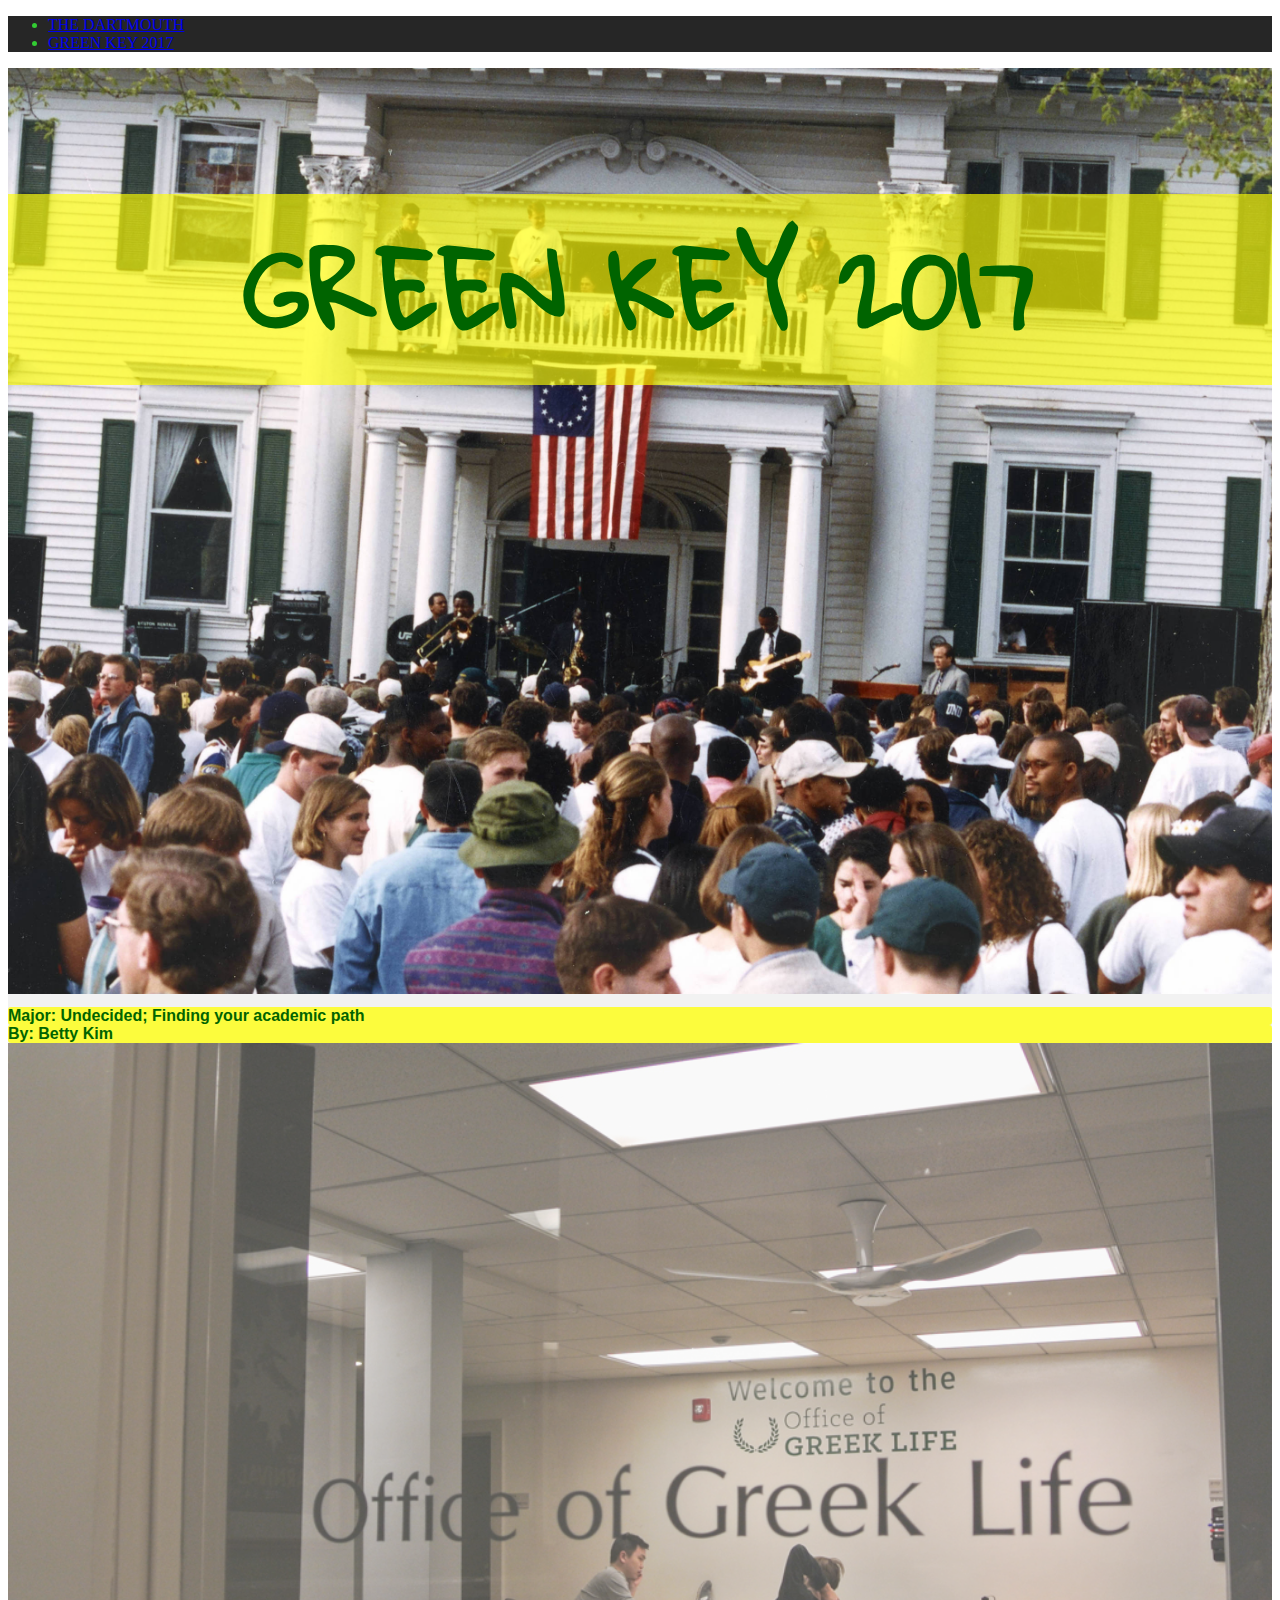
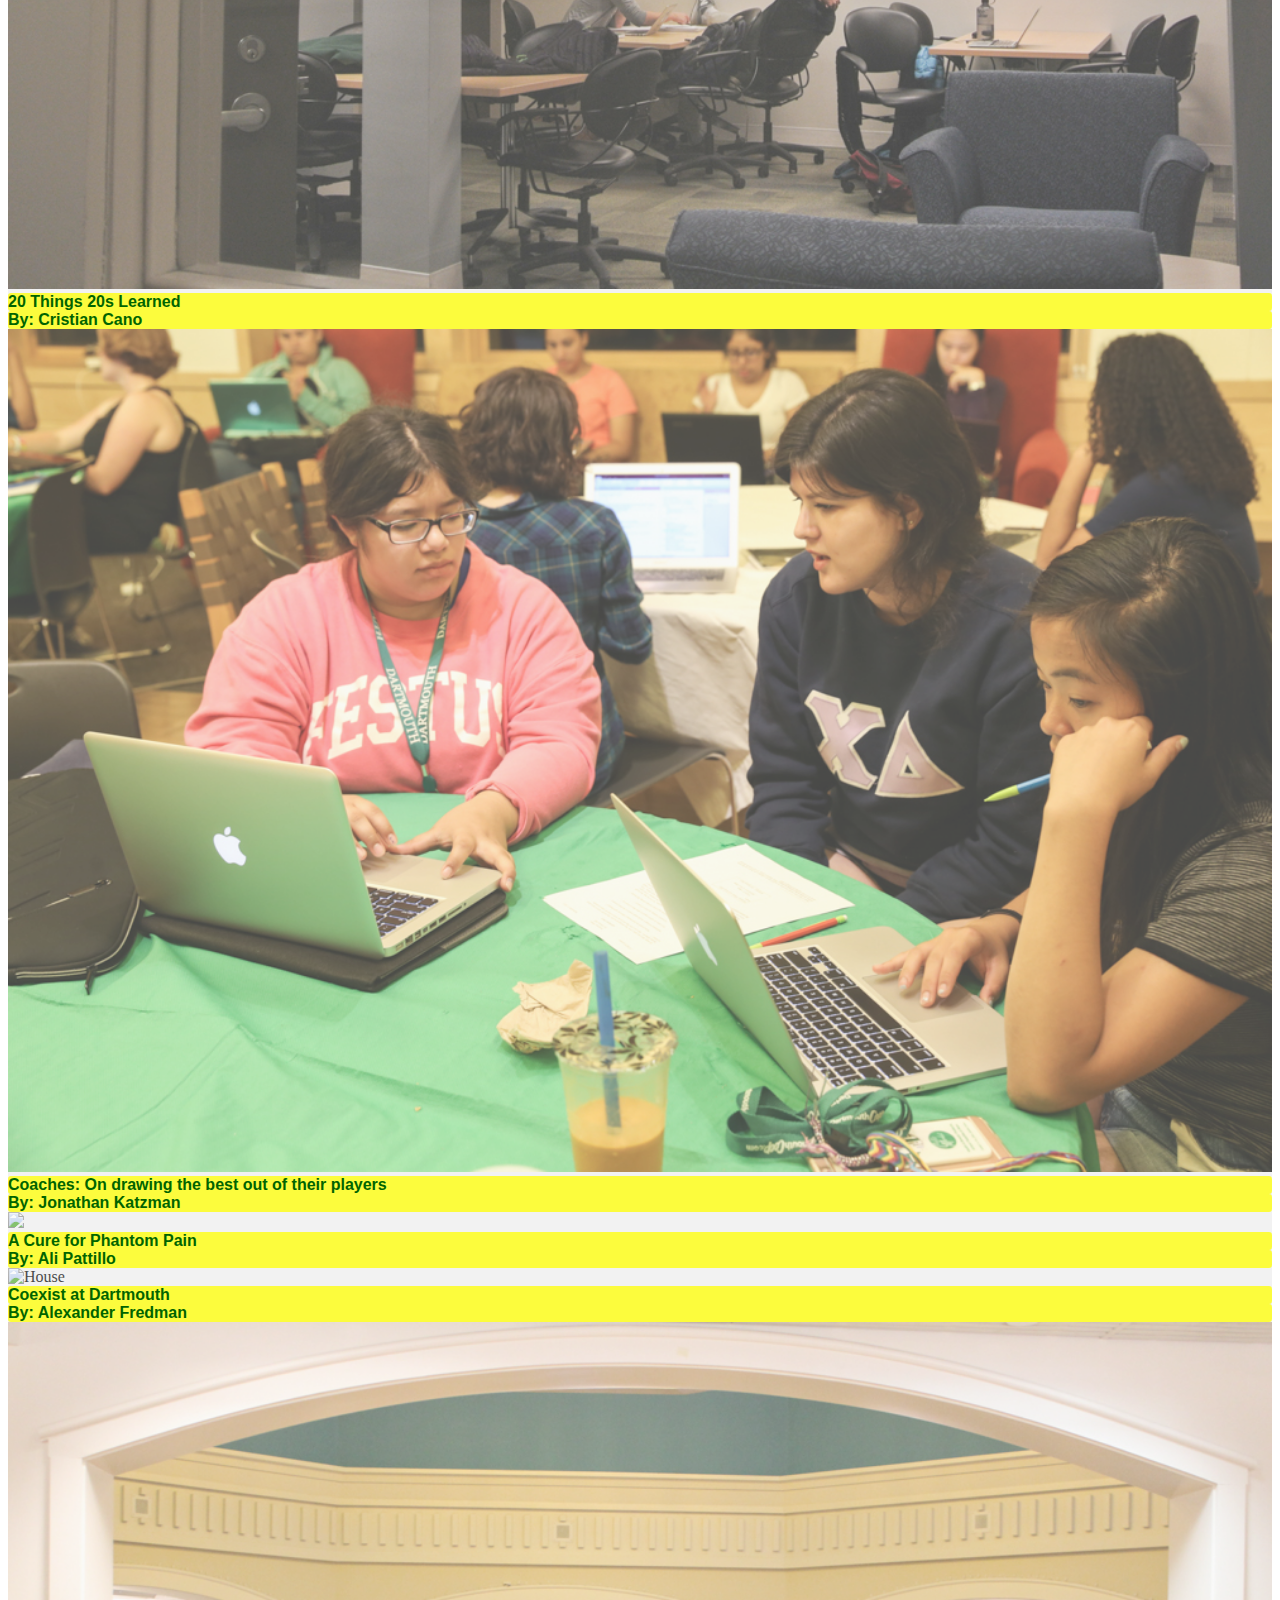
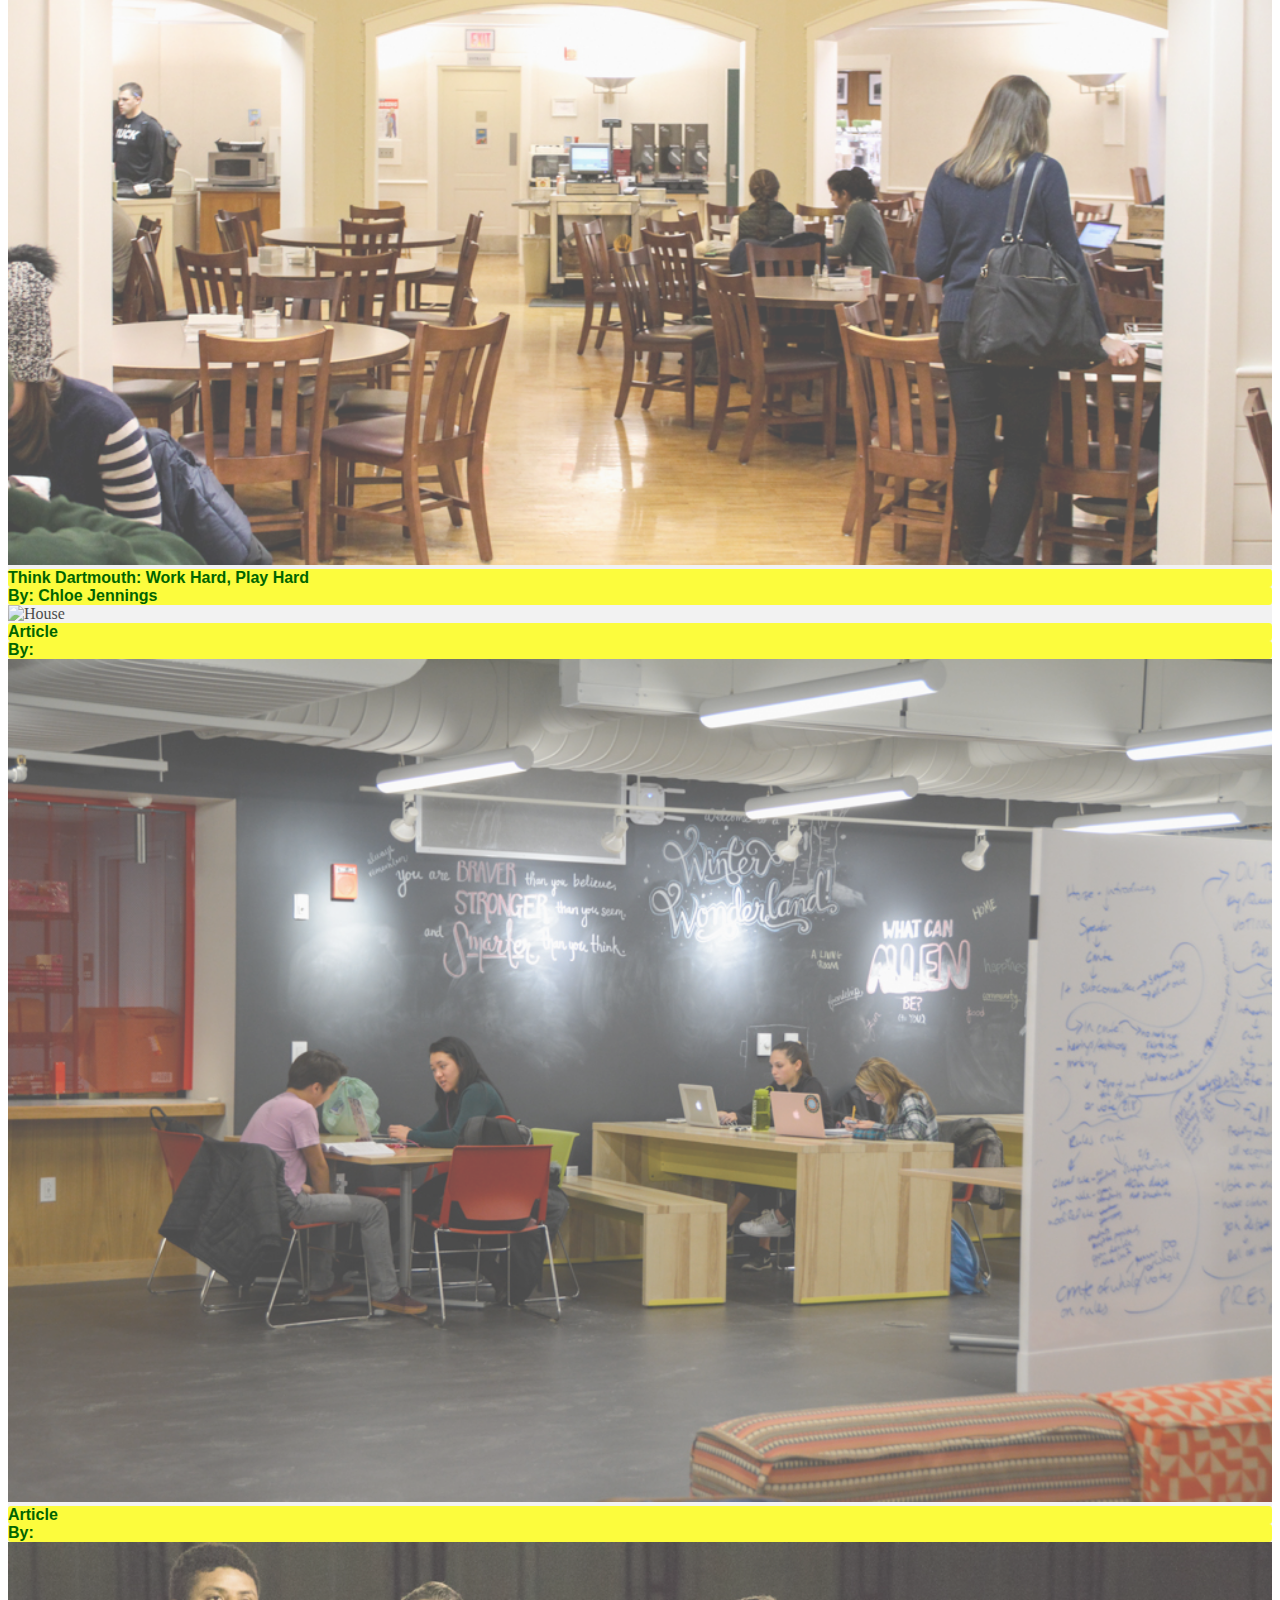
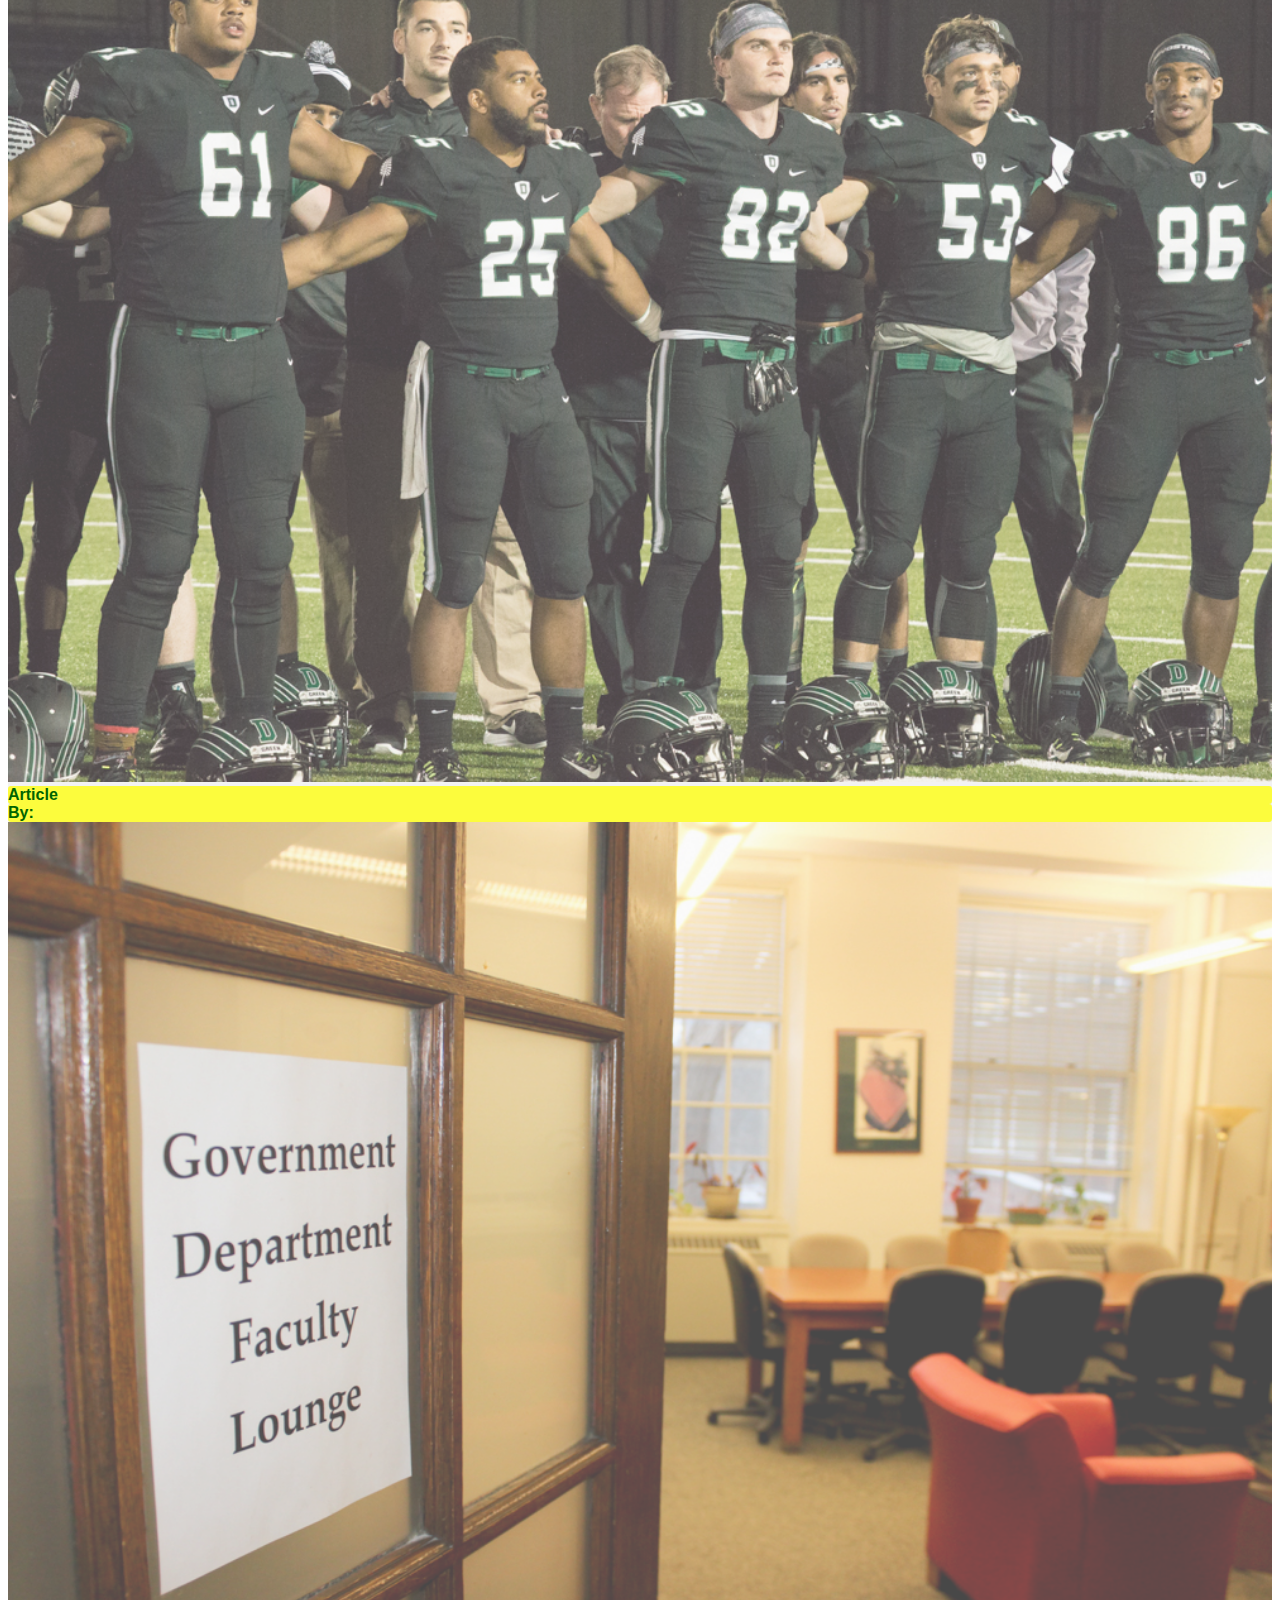
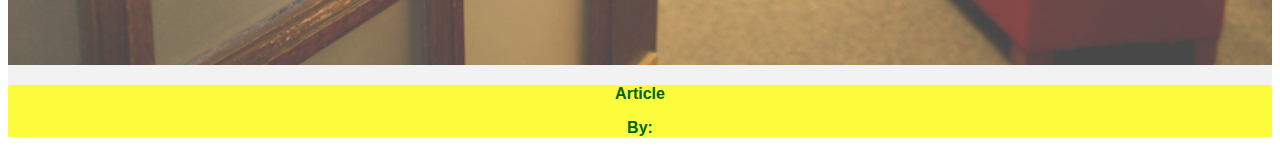
==== commit b2ec029b: "added new picture" ====
--- a/index.html
+++ b/index.html
@@ -40,7 +40,7 @@
 
   <!-- Home Section -->
   <section class="home" id="home">
-  	<h1 style="font-family: 'Gloria Hallelujah', cursive; text-align: center; margin-top: 0%">Green Key 2017 <span class="light"></span></h1>
+  	<h1 style="font-family: 'Gloria Hallelujah', cursive; text-align: center; margin-top: 0%">GREEN KEY 2017 <span class="light"></span></h1>
   </section>
 
   <!-- Article Button Section -->
--- a/css/style.css
+++ b/css/style.css
@@ -63,17 +63,18 @@
 
 .home {
 	padding-top: .2em;
-	background-image: url('../images/baker-berry.jpg');
+	background-image: url('../images/header.jpg');
 	background-repeat: no-repeat;
 	background-size: cover;
 	background-position: center center;
 	height: 800px;
-	padding-top: 5%
+	padding-top: 10%
 }
 
 .home h1 {
 	font-size: 600%;
-	color: limegreen;
+	color: darkgreen;
+	background-color: rgba(255,255,0,0.65);
 }
 
 .light {
@@ -87,8 +88,8 @@
 }
 
 .transparent-color{
-	background-color: rgba(255,255,255,0.75);
-	color: rgb(75,0,130);
+	background-color: rgba(255,255,0,0.75);
+	color: darkgreen;
 	border-radius: 3px;
 	z-index: 100;
 	font-weight: bold;
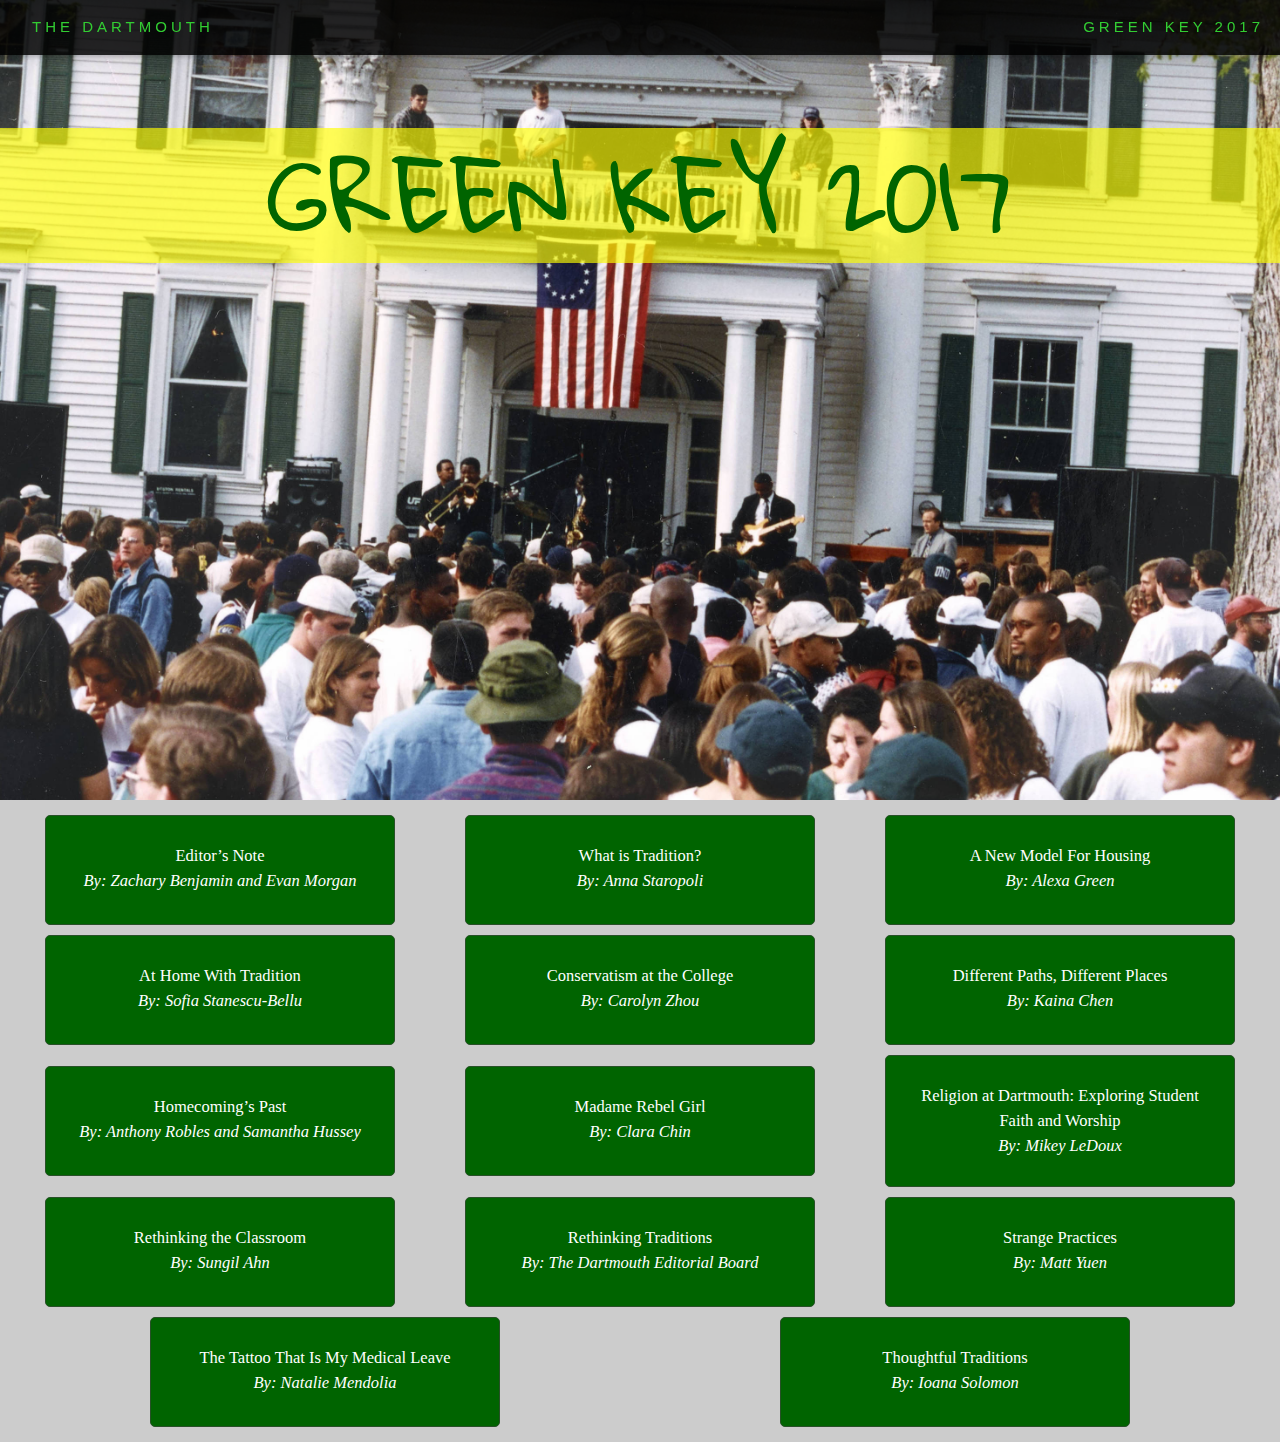
==== commit e6bd4c7f: "back to old design" ====
--- a/index.html
+++ b/index.html
@@ -44,88 +44,78 @@
   </section>
 
   <!-- Article Button Section -->
-  <section class="articles" id="articles">
-  	<div class="w3-row-padding">
-	    <div class="w3-col l4 m6 w3-margin-bottom w3-center">
-	      <div class="w3-display-container box" onclick="displayArticle('0')">
-	      	<div class="w3-display-topleft w3-padding transparent-color">Major: Undecided; Finding your academic path</div>
-	      	<div class="w3-display-bottomright w3-padding transparent-color">By: Betty Kim</div>
-	        <img src="images/GLOS.jpg" alt="House" style="width:100%">
-	      </div>
-	    </div>
-	    <div class="w3-col l4 m6 w3-margin-bottom">
-	      <div class="w3-display-container box" onclick="displayArticle('1')">
-	        <div class="w3-display-topleft w3-padding transparent-color">20 Things 20s Learned</div>
-	        <div class="w3-display-bottomright w3-padding transparent-color">By: Cristian Cano</div>
-	        <img src="images/FYSEP courtesy.jpg" alt="House" style="width:100%">
-	      </div>
-	    </div>
-	    <div class="w3-col l4 m6 w3-margin-bottom" onclick="displayArticle('2')">
-	      <div class="w3-display-container box">
-	        <div class="w3-display-topleft w3-padding transparent-color">Coaches: On drawing the best out of their players</div>
-	        <div class="w3-display-bottomright w3-padding transparent-color">By: Jonathan Katzman</div>
-	        <img src="images/Main Street by Saphfire Brown.jpg"  style="width:100%">
-	      </div>
-	    </div>
-	  </div>
-
-	  <div class="w3-row-padding">
-	    <div class="w3-col l4 m6 w3-margin-bottom w3-center">
-	      <div class="w3-display-container box" onclick="displayArticle('3')">
-	      	<div class="w3-display-topleft w3-padding transparent-color">A Cure for Phantom Pain</div>
-	      	<div class="w3-display-bottomright w3-padding transparent-color">By: Ali Pattillo</div>
-	        <img src="images/20161214-International-Moosilauke-Trip-JR-31.jpg" alt="House" style="width:100%">
-	      </div>
-	    </div>
-	    <div class="w3-col l4 m6 w3-margin-bottom">
-	      <div class="w3-display-container box" onclick="displayArticle('4')">
-	        <div class="w3-display-topleft w3-padding transparent-color">Coexist at Dartmouth</div>
-	        <div class="w3-display-bottomright w3-padding transparent-color">By: Alexander Fredman</div>
-	        <img src="images/Tuck dining 2 by Saphfire Brown.jpg" alt="House" style="width:100%">
-	      </div>
-	    </div>
-	    <div class="w3-col l4 m6 w3-margin-bottom">
-	      <div class="w3-display-container box" onclick="displayArticle('5')">
-	        <div class="w3-display-topleft w3-padding transparent-color">Think Dartmouth: Work Hard, Play Hard</div>
-	        <div class="w3-display-bottomright w3-padding transparent-color">By: Chloe Jennings</div>
-	        <img src="images/DSC_3506.jpg" alt="House" style="width:100%">
-	      </div>
-	    </div>
-	  </div>
-
-	  <div class="w3-row-padding">
-	    <div class="w3-col l4 m6 w3-margin-bottom">
-	      <div class="w3-display-container box" onclick="displayArticle('6')">
-	        <div class="w3-display-topleft w3-padding transparent-color">Article</div>
-	        <div class="w3-display-bottomright w3-padding transparent-color">By: </div>
-	        <img src="images/house communities 1 by Paula Kutschera.jpg" alt="House" style="width:100%">
-	      </div>
-	    </div>
-	    <div class="w3-col l4 m6 w3-margin-bottom w3-center">
-	      <div class="w3-display-container box" onclick="displayArticle('7')">
-	      	<div class="w3-display-topleft w3-padding transparent-color">Article</div>
-	      	<div class="w3-display-bottomright w3-padding transparent-color">By: </div>
-	        <img src="images/football by Hollye Swinehart.jpg" alt="House" style="width:100%">
-	      </div>
-	    </div>
-	    <div class="w3-col l4 m6 w3-margin-bottom">
-	      <div class="w3-display-container box" onclick="displayArticle('8')">
-	        <div class="w3-display-topleft w3-padding transparent-color">Article</div>
-	        <div class="w3-display-bottomright w3-padding transparent-color">By: </div>
-	        <img src="images/Faculty Lounge 2 by Saphfire Brown.jpg" alt="House" style="width:100%">
-	      </div>
-	    </div>
-
-	    <div class="w3-col w3-margin-bottom w3-center">
-	      <div class="w3-display-container box" onclick="displayArticle('9')">
-	      	<div class="w3-padding transparent-color textbox">
-	      		<p>Article</p>
-	      		<p>By: </p>
-	      	</div>
-	      </div>
-	    </div>
-	</section>
-
+  <div class="article_list">
+			<div class="article_box" onclick="displayArticle('4')">
+				Editor’s Note
+				<br>
+				<em>By: Zachary Benjamin and Evan Morgan</em>
+			</div>
+			<div class="article_box" onclick="displayArticle('13')">
+				What is Tradition?
+				<br>
+				<em>By: Anna Staropoli</em>
+			</div>
+			<div class="article_box" onclick="displayArticle('0')">
+				A New Model For Housing
+				<br>
+				<em>By: Alexa Green</em>
+			</div>
+			<div class="article_box" onclick="displayArticle('1')">
+				At Home With Tradition
+				<br>
+				<em>By: Sofia Stanescu-Bellu</em>
+			</div>
+			<div class="article_box" onclick="displayArticle('2')">
+				Conservatism at the College
+				<br>
+				<em>By: Carolyn Zhou</em>
+			</div>
+			<div class="article_box" onclick="displayArticle('3')">
+				Different Paths, Different Places
+				<br>
+				<em>By: Kaina Chen</em>
+			</div>
+			<div class="article_box" onclick="displayArticle('5')">
+				Homecoming’s Past
+				<br>
+				<em>By: Anthony Robles and Samantha Hussey</em>
+			</div>
+			<div class="article_box" onclick="displayArticle('6')">
+				Madame Rebel Girl
+				<br>
+				<em>By: Clara Chin</em>
+			</div>
+			<div class="article_box" onclick="displayArticle('7')">
+				Religion at Dartmouth: Exploring Student Faith and Worship
+				<br>
+				<em>By: Mikey LeDoux</em>
+			</div>
+			<div class="article_box" onclick="displayArticle('8')">
+				Rethinking the Classroom
+				<br>
+				<em>By: Sungil Ahn</em>
+			</div>
+			<div class="article_box" onclick="displayArticle('9')">
+				Rethinking Traditions
+				<br>
+				<em>By: The Dartmouth Editorial Board</em>
+			</div>
+			<div class="article_box" onclick="displayArticle('10')">
+				Strange Practices
+				<br>
+				<em>By: Matt Yuen</em>
+			</div>
+			<div class="article_box" onclick="displayArticle('11')">
+				The Tattoo That Is My Medical Leave
+				<br>
+				<em>By: Natalie Mendolia</em>
+			</div>
+			<div class="article_box" onclick="displayArticle('12')">
+				Thoughtful Traditions
+				<br>
+				<em>By: Ioana Solomon</em>
+			</div>
+		</div>
 
 
 	<!-- Articles Section -->
@@ -169,64 +159,86 @@
 
 		<!-- Article 2 -->
 		<div class="article">
-			<h1> 20 Things 20s Learned </h1>
-			<h3> By: Cristian Cano </h3>
-			<p>Freshman year is a time for many adventures, but above all, it is a time of learning.</p>
-<p>For some students, living at college is the first time they&rsquo;ll be away from home. For others, attending college feels more like home than anything they have ever known before. But for everyone, college is where many lessons are learned. Hopefully, many of those lessons are academic &mdash; but the other lessons, of a more personal variety, are just as important.</p>
-<p>As spring term comes to an end, The Dartmouth spoke to members of the Class of 2020, asking them what have been some of the most important lessons they&rsquo;ve learned since arriving at the College. These lessons touch upon different experiences, but they all reflect the many ways in which students grow during their first year.</p>
-<p>Arriving On Campus:</p>
-<ol>
-<li>&ldquo;I brought way too much stuff. I brought a dozen pairs of shoes and way too many jackets that I only wear a few of, so now it&rsquo;s a very cluttered room for no reason. I guess it just extends to being over prepared in general.&rdquo; Nicholas Windham &rsquo;20</li>
-<li>&ldquo;How to live with a roommate in the same room. This is my first time living with another guy in the same room. We each have different schedules and lifestyles. I could never imagine living with a guy like this in my high school years. After a year, I feel like even though we have different schedules, things are likely to work out most of the time.&rdquo; Timothy Qiu &rsquo;20</li>
-<li>&ldquo;Try to make friends with upperclassmen. They&rsquo;re not as intimidating as they seem.&rdquo; Samuel Greenberg &rsquo;20</li>
-</ol>
-<p>Chances are, you were welcomed to campus by a mob of upperclassmen wearing outrageous clothing that you soon learned was called flair. Many freshmen embark on First-Year Trips before they truly settle into their dorm room &mdash; after five days with no showering and minimal access to toilets, even the worst of Dartmouth&rsquo;s dorms seem luxurious. Even if you didn&rsquo;t go on a Trip, though, move-in day is a blur of carrying boxes up never ending flights of stairs, meeting people, immediately forgetting their names and asking yourself if you brought too much or not enough stuff. (If you have to ask, the answer is probably yes, you brought too much.) Thankfully, there&rsquo;s nearly always a Crooling or O-Team member around once you finally swallow your pride and decide to ask for help.</p>
-<p>Orientation week:</p>
-<ol start="4">
-<li>&ldquo;I&rsquo;ve learned the importance of finessing the Collis stir fry line. Like college, the stir fry line can be very intimidating and stressful, but over time and with the help of some friendly people, I&rsquo;ve really learned how to get what I want out of Collis.&rdquo; Emma Demers &rsquo;20</li>
-<li>&ldquo;Tenderbob with added hash brown. Prime.&rdquo; Dylan Giles &rsquo;20</li>
-<li>&ldquo;&lsquo;FOMO&rsquo; is a thing, but don&rsquo;t give into it. For every one thing you choose to do on campus, there are a hundred things you want to do but don&rsquo;t have time to do. I think it&rsquo;s important that you have to make so many decisions about what&rsquo;s the best use of your time and what&rsquo;s most valuable to you, because forcing yourself to make those choices will give you a chance to hone in on your interests and passions.&rdquo; Jessica Kobsa &rsquo;20</li>
-</ol>
-<p>Life at Dartmouth takes some time to get used to, and even something seemingly as simple as ordering food at Collis or the Hop isn&rsquo;t always straightforward. Thankfully, Orientation week gives students the chance to gradually acclimate themselves to their new home. In addition to the many required meetings, panels and information sessions that freshmen attend, there are also the many social events that introduce students to one of the most important aspects of college life: free food. There are so many activities that not even the most eager of freshmen can attend all of them &mdash; but thankfully, you don&rsquo;t need to make any commitments just yet. So take it easy, explore whatever sounds interesting and remember that there is never any shame in dedicating time to take care of yourself, especially while transitioning to college.</p>
-<p>Classes and Clubs:</p>
-<ol start="7">
-<li>&ldquo;I learned how to enjoy myself. In high school, I didn&rsquo;t do that, but here I find that I have a lot more free time to do things that I enjoy doing, like making memes.&rdquo; Jeffrey Qiao &rsquo;20</li>
-<li>&ldquo;It never pays off to fall behind in your classes and then try to catch up.&rdquo; Nia Gooding &rsquo;20</li>
-<li>&ldquo;I discovered a lot of people that share many of my passions here, so I feel that it encouraged me to do better in school, study more and participate in activities. I felt that before, I wasn&rsquo;t in an environment that encouraged that, so it&rsquo;s been great to find people whom I feel I can share my passions with.&rdquo; Pedro Salazar &rsquo;20</li>
-</ol>
-<p>During orientation week, it is far too easy to forget that the primary purpose of college is to receive an education. Once the first day of classes arrives, however, that becomes more and more difficult to forget as your workload steadily increases. Classes at Dartmouth jump right into the course material thanks to the quarter system, which means that there is no such thing as a syllabus week. After a few weeks, however, students will get a sense of the pace of the academic schedule, while figuring out how to dedicate time to other interests. You might be the person who signed up for way too many clubs at the club fair or the person who didn&rsquo;t sign up for any; regardless, you can certainly check out both pre-existing and new interests. Again, no pressure: You can always drop out of a club or join another one later!</p>
-<p>Discouragement and Motivation:</p>
-<ol start="10">
-<li>&ldquo;The presence of someone else&rsquo;s _______ is not the absence of your own. Fill in the blank however you want.&rdquo; Lola Adewuya &rsquo;20</li>
-<li>&ldquo;I&rsquo;ve learned that it&rsquo;s okay to struggle and to fail sometimes. I&rsquo;ve also learned that, while grades define your academic success at Dartmouth, your friends define the person that you are.&rdquo; Samuel Hernandez &rsquo;20</li>
-<li>12.&ldquo;I&rsquo;ve learned that it&rsquo;s tough being in an Ivy League institution because when you come from a place where you&rsquo;re considered the top, and then you&rsquo;re suddenly not the top, it&rsquo;s tough accepting that.&rdquo; Jean Fang &rsquo;20</li>
-<li>&ldquo;What I&rsquo;ve learned over freshman year: even if you receive a midterm back and it doesn&rsquo;t go as well as you&rsquo;d hope, going to office hours can be very beneficial. Professors can be very helpful: they don&rsquo;t want you to fail, they want you to succeed. They&rsquo;re all very supportive.&rdquo; Meghan Poth &rsquo;20</li>
-</ol>
-<p>College is hard. The 10-week term moves quickly, and it seems like everyone else already knows the material even in the introductory level courses. Some groups are competitive to get into, and after a cappella auditions don&rsquo;t go so well, you might feel like never singing again. Even if you excelled academically in high school, you might get a less-than-stellar grade on your first midterms. You&rsquo;ve heard again and again that it&rsquo;s normal to struggle, yet it&rsquo;s still so hard to accept that it&rsquo;s normal for you. But as you begin to doubt your abilities and wonder if you made the right choice in coming to Dartmouth, you can also discover the importance of support systems. Whether your own support system comes from friends, family, professors, advisors, deans or a combination thereof, never forget that there are so many people, on campus and beyond, that genuinely want to help you succeed however they can.</p>
-<p>Developing Priorities:</p>
-<ol start="14">
-<li>&ldquo;I have learned the importance of taking time to do things other than homework and to do things that are fun sometimes.&rdquo; Alexandrea Gosnell &rsquo;20</li>
-<li>&ldquo;A day that&rsquo;s no fun is a day without a pun. I&rsquo;ve really connected with people by making sure I say something nice about each person I see every day. That&rsquo;s either giving a genuine compliment or telling a funny joke.&rdquo; Sirey Zhang &rsquo;20</li>
-<li>&ldquo;I would say that there are some experiences that are worth pulling an all-nighter for. Like, &lsquo;Hey, let&rsquo;s go to the golf course at midnight. I have a bunch of work to do, but yeah, let&rsquo;s go do that.&rsquo; You know, just hanging out and thinking about life.&rdquo; Gregory Szypko &rsquo;20</li>
-</ol>
-<p>The sheer number of things to do on campus at any given moment is pretty overwhelming. There are performances to see, guest lectures to attend, games to play, books to read, research to do ... the list goes on. Once the frat ban is over, an entirely new option for socializing is available for &rsquo;20s to enjoy &mdash; or ignore &mdash; as much as they want. With all of these options, many first-years realize that they need to evaluate their priorities and adjust their schedules appropriately. That might entail quitting a club or two or limiting how often they go out. That adjustment could also be much more drastic, like spending less time with certain groups of people or changing academic interests. Such decisions differ from person to person because each person&rsquo;s priorities are different. With the power to plan their own schedules, first-years learn from experience exactly what they want out of college and out of life.</p>
-<p>Life Lessons:</p>
-<ol start="17">
-<li>&ldquo;I don&rsquo;t owe anything to the me I was yesterday.&rdquo; Mary Clemens-Sewall &rsquo;20</li>
-<li>&ldquo;One thing I&rsquo;ve learned over this year is that people cannot be put into boxes of good and bad. People are much more nuanced than that. Meeting so many different people coming from different backgrounds and talking to people with different beliefs to me has made me realize that that is simply not the case&rdquo; Naman Goyal &rsquo;20</li>
-<li>&ldquo;When people say that everyone&rsquo;s experience is different than everyone else&rsquo;s, it actually means something. It&rsquo;s not just a clich&eacute; people say. Everyone comes from their own place, everyone has their own way of doing something, and that&rsquo;s fine.&rdquo; Arunav Jain &rsquo;20</li>
-</ol>
-<p>Often, the most profound lessons are not taught explicitly but instead are slowly learned through a continual process of experience and reflection. There is no one way to experience freshman year at Dartmouth, and to that end, there is no single lesson that all freshmen must learn &mdash; nor should there be. Over the past year, each &rsquo;20 has learned many lessons: some funny, some lighthearted, all important.</p>
-<p>I offer one final lesson, in my own words, that I have learned during my own freshman year. Being a first-year isn&rsquo;t always easy, but the lessons I&rsquo;ve learned have improved my life more than I could have ever imagined. I hope this one improves yours as well.</p>
-<ol start="20">
-<li>&ldquo;No matter who you were when you arrived at Dartmouth, and no matter who you are now, you deserve to be here. Don&rsquo;t forget that.&rdquo;</li>
-</ol>
-<p>Demers is a member of The Dartmouth Staff. Jain is former member of The Dartmouth Staff.</p>		
+			<h1> Coexist at Dartmouth </h1>
+			<h3> By: Alexander Fredman </h3>
+<p>At the beginning of her sophomore summer, Angelina Lionetta &rsquo;18 was worried about one of her upcoming classes. The course, a philosophy class called &ldquo;Reproductive Ethics,&rdquo; would cover subjects such as genetic enhancement, selective diminishment and abortion.</p>
+<p>Lionetta is Catholic, and those issues, especially abortion, are sensitive among members of her religion.</p>
+<p>Born into what she calls &ldquo;an old Italian family&rdquo; in Andover, Massachussetts, Lionetta grew up as an active member of her church: her parents took her to mass as a baby, she was an altar server and she taught Sunday School for third- through fifth-grade girls. At Dartmouth, Lionetta has continued to be passionate in her religious life, actively participating and organizing social events at Aquinas House, the Catholic student organization on campus.</p>
+<p>Lionetta considers herself to be socially liberal, though she leans more conservative on certain issues. She said that as a woman and a pre-med student, she believes that abortion is a public health issue &ndash; one that has implications for both the mother and society. As a Catholic, however, she still maintains that life is sacred. For Lionetta, her beliefs on the subject can be challenging, as they differ from those held by some other devout Catholics.</p>
+<p>Coming into her &ldquo;Reproductive Ethics&rdquo; class, Lionetta said she wondered how students in the class would react to her opinions &ndash; would they look down on her for her views? But after having conversations with the professor and engaging in small group discussions with fellow classmates, Lionetta said she realized her concerns were unfounded. In fact, she discovered that the views of her classmates were more diverse than she originally assumed.</p>
+<p>Lionetta&rsquo;s experience is not uncommon among religious students at Dartmouth. While students may face apprehension and misunderstanding of their beliefs, overt acts of prejudice are rare. Dartmouth students&rsquo; religious and spiritual experiences are understood best by the nuance used in describing individuals&rsquo; beliefs, rather than by attempting to generalize students into like-minded groups.</p>
+<p>For some students, religion and spirituality does not play a prominent role in their Dartmouth experience. A recent poll of students conducted by The Dartmouth found that 43 percent of students identify as either atheist, agnostic or having no religion in particular, and 62 percent of students consider religion as either &ldquo;not too important&rdquo; or &ldquo;not important at all.&rdquo; But truly identifying an individual&rsquo;s sense of spirituality involves more than asking those kinds of questions, Tucker Center dean and chaplain Rabbi Daveen Litwin said.</p>
+<p>&ldquo;I think what&rsquo;s true about Dartmouth &hellip; is that while the language of religion is perhaps not, unfortunately, politically correct language these days, the questions that people ask [regarding identification of faith] are using a different kind of a framework,&rdquo; said Litwin, giving the example that the word &ldquo;religion&rdquo; may mean an unquestionable belief in God for one person, but could simply mean a gathering place of family and community for another, she said.</p>
+<p>Although religion as a practice may not be the central focus of academic institutions, Litwin believes that Dartmouth is rooted in religious and spiritual traditions. Dartmouth may not like to use the word &ldquo;ritual,&rdquo; she said, but it certainly has many rituals. And these rituals, while not ostensibly religious, often align closely with religious traditions, she said.</p>
+<p>As an example, Litwin said, Green Key weekend may not on the surface seem like a religious event. Yet many religions have significant holidays during the spring to celebrate the awakenings of the season. Likewise, Litwin added, Green Key represents an opportunity for Dartmouth students to go outdoors and experience that renewal after enduring a cold, harsh winter.</p>
+<p>At the Tucker Center, Litwin oversees 24 recognized religious groups on campus, which encompass all five of the world&rsquo;s major religions. Tucker Center multi-faith advisor Leah Torrey estimates that usually half of the students who participate in such programs identify as atheist or agnostic.</p>
+<p>&ldquo;Often times people think of Tucker as a place for people who are religious, who meet some kind of litmus test around religious life,&rdquo; Torrey said. &ldquo;But it&rsquo;s really students who are trying to better understand their own sense of ethics, their own sense of values, [and] their own sense of goodness in the world.&rdquo;</p>
+<p>One of those students is Emily Carter &rsquo;19. Raised in a non-denominational, evangelical Christian household in Washington state, Carter attended private Christian schools through middle school. When she reached high school, however, she said she realized that she did not feel the assurance of salvation that she had expected from her faith, nor did she find her emerging political views to be in line with her religious views.</p>
+<p>&ldquo;I ended up leaving religion because I realized ... it was something I was taught to [believe], not really because I had looked at it objectively and determined that that was what I thought I should [believe],&rdquo; Carter said.</p>
+<p>For Carter, coming to Dartmouth was an opportunity to explore her developing value system as an atheist and secular humanist, especially by taking philosophy classes and engaging in programs at the Tucker Center.</p>
+<p>&ldquo;At Dartmouth, it seems like people are more open to talking with and being friends with people who have beliefs that are different from theirs,&rdquo; Carter said. &ldquo;And that&rsquo;s been sort of a good thing for me, to learn to be humble and accept other&rsquo;s beliefs.&rdquo;</p>
+<p>Torrey said that college is an important time for students to develop their own value systems, especially since they no longer are influenced by their families and home communities on an everyday basis.&nbsp;</p>
+<p>&ldquo;Operating in an independent context takes strength, practice, thought, reflection and prayer,&rdquo; Torrey said. An example of this concept in action is the Interfaith Floor, a living learning community sponsored by the Tucker Center, which brings students together from a diverse range of backgrounds.</p>
+<p>Anirudh Udutha &lsquo;18, who is the floor&rsquo;s undergraduate advisor, said that residents write spiritual autobiographies describing their spiritual journeys at Dartmouth as well as participate in alternative worship services. He said that the benefits of these experiences include exposure to a diversity of thought and an open, communal atmosphere.</p>
+<p>&ldquo;Rather than having something in common ... your commonality is your interest in these questions,&rdquo; Udutha said.</p>
+<p>As an Indian-American who grew up in the Atlanta, Georgia area, Udutha knows what it is like to be a member of a religious and ethnic minority. At Dartmouth, Udutha has been an active member of the Hindu community, participating in the student group Shanti and helping plan major events such as the holidays Diwali and Holi.</p>
+<p>For Udutha, being Hindu primarily involves the spiritual aspect of the faith, though he does participate in the ritualistic and cultural aspects as well. As a neuroscience major on a pre-med track, Udutha finds that Hinduism represents a way to tie his own sense of spirituality to his beliefs on social justice, community organizing and global health.</p>
+<p>&ldquo;Faith is usually tied to the concept of organized religion &ndash; like, a sense of God or something &ndash; and spirituality is a much more internal, personal thing,&rdquo; Udutha said. &ldquo;They&rsquo;re connected, but not always the same.&rdquo;</p>
+<p>Udutha said that while Dartmouth has a significant amount of diversity &ndash; even within smaller groups like Shanti &ndash; people still tend to not be as aware of the customs and beliefs of others as they should. Although Udutha said he doesn&rsquo;t find his spiritual beliefs to conflict with what he learns in the classroom, there are occasions in which people with whom he shares his identity as a Hindu have misconceptions about his faith and culture.</p>
+<p>For Jacob Casale &rsquo;17, misconceptions about his faith have also been an issue he has faced at Dartmouth. As a former co-president of the Christian Union student group, Casale&rsquo;s faith is a significant part of his life, both before and during his time at Dartmouth. Casale said that often acquaintances are at first not sure how to react when they find this out about him.</p>
+<p>&ldquo;When [my faith] is put on the table as the reality &hellip; people don&rsquo;t necessarily really know what to do with that,&rdquo; Casale said. &ldquo;It&rsquo;s just kind of like, &lsquo;Oh, well that&rsquo;s nice.&rsquo; And you kind of feel a little bit like an anthropological oddity.&rdquo;</p>
+<p>But Casale added that he sees this issue as a healthy challenge, and that meeting new people with different backgrounds and beliefs gives him the opportunity to constantly develop his own viewpoints.</p>
+<p>Growing up in Seattle, Washington, Casale was raised by parents with Methodist upbringings, but never felt tied to one denomination of Christianity. He currently identifies as non-denominational Protestant, and believes that the specific sect of Christianity matter less than the individual&rsquo;s personal relationship to God.</p>
+<p>Casale said that being at Dartmouth has forced him to reckon with difficult questions regarding his faith such as the historical veracity and coherence of the Bible, as well as the intersection between faith and scientific reasoning.</p>
+<p>&ldquo;Christianity actually has a rich intellectual history, and has always welcomed intellectual engagement,&rdquo; Casale said. &ldquo;I think the Bible does hold together remarkably well.&rdquo;</p>
+<p>As a psychology major and geography minor, Casale admits that there are times when his beliefs do not perfectly align with the academic standard &ndash; for example, he believes that scientific processes and reasoning cannot answer some of the deeper, fundamental questions of life &ndash; but that this process of intellectual engagement with faith is beneficial.</p>
+<p>&ldquo;You can grow as a Christian in the classroom when your beliefs are kind of openly challenged &ndash; or even just in terms of thinking about what you&rsquo;re studying in the lens of your faith,&rdquo; Casale said.</p>
+
 		</div>
 
 		<!-- Article 3 -->
 		<div class="article">
-			<h1> Coaches: On drawing the best out of their players </h1>
+		<h1></h1>
+		<h3></h3>
+		
+		</div>
+
+		<!-- Article 4 -->
+		<div class="article">
+					<h1> Think Dartmouth: Work Hard, Play Hard </h1>
+			<h3> By: Chloe Jennings </h3>
+			<p>Think Dartmouth: a school in a picturesque college town, charming but remote. A quintessential college campus, with a clock tower, a college green and a set of neatly matched, colonial-style academic buildings. Don&rsquo;t forget frat row&mdash; throw in a hodgepodge of sorority and fraternity houses, a few American flags and a host of Greek letters to which students to pledge their allegiance. You have your setting.</p>
+<p>Add a group of high-achieving individuals to the mix. Their academic experience is intense &shy;&mdash; a quarter system with 10 week terms, because who has time for syllabus week? The stakes are high, because they&rsquo;ve worked hard to get into the school and they need to work even harder if they want that J.P. Morgan internship. But also remember that these students are social beings, so they&rsquo;re not just occupied with studying. Think back to frat row. Students take a break from their econ finals, Spanish papers and history theses to blow off some steam on the weekends. There&rsquo;s a deep reverence for the game of pong, an ongoing series of fraternity parties and a termly &ldquo;big weekend.&rdquo; With few off-campus social spaces, it is pretty much expected that one can step into a fraternity basement to check out what these students are up to &mdash; and to see whether the intensity of their partying matches the intensity of their study habits.</p>
+<p>When you look at Dartmouth this way, it&rsquo;s not surprising that the College is subject to stereotypes. Given the all-encompassing nature of Dartmouth &mdash; rigorous academics, a social scene that revolves around on campus Greek houses and a location that amplifies our commitment to both &mdash; it makes sense that the school has a reputation of having a &ldquo;work hard, play hard&rdquo; mentality. The fact that Dartmouth is both generalizable and unique, like a smaller, more intense version of a standard depiction of college, makes it an easy target for stereotypes.</p>
+<p>Andrew Lohse&rsquo;s&rsquo;12 &ldquo;Confessions of An Ivy League Frat Boy&rdquo; paints a picture of the school as being little more than a playground for future Goldman executives &mdash; a place where preppy frat brothers ace econ midterms by day and morph into beer-guzzling animals by night and a place with Greek houses in which the future corporate leaders of America shake hands over games of pong and exchange stories of their sexual conquests. Dartmouth has been touted as epitomizing the downfalls of the Greek system and a nationwide epidemic of binge drinking and excessive partying. Add that to its Ivy League status, and you get denunciations of privilege and a condemnation of the &ldquo;Dartmouth mentality&rdquo; that keeps students studying hard and partying harder with little regard for the consequences of their actions.</p>
+<p>To what extent are the stereotypes that surround life at Dartmouth true? I talked to a few students to gauge whether this &ldquo;work hard, play hard&rdquo; reputation is accurate, and to see how individual students might find balance in a culture where social and academic pressures can be high.</p>
+<p>Isabel Taben&rsquo;19 is an affiliated student athlete at Dartmouth &mdash; which means that she has to find time to balance lacrosse, clubs, her sorority and her social life.</p>
+<p>&ldquo;Sometimes, you have to sacrifice something, and lacrosse and school always come first,&rdquo; Taben said. &ldquo;But one of the things I like about being an athlete here is the flexibility that I have. Other schools pick classes for athletes, but I can major in whatever I want or even take a class when I have practice if I absolutely need to,&rdquo;</p>
+<p>People from other schools are often surprised to find that Taben is an athlete in a sorority, she said. However, she said that her time with her sorority is flexible and that students at a school like Dartmouth understand that everyone has other commitments.</p>
+<p>Taben said that striking the right balance can be difficult and that it&rsquo;s taken her most of her two years here to figure out how to effectively manage her time. For her, the fast-paced nature of the quarter system makes it particularly challenging to juggle athletics and academics.</p>
+<p>&ldquo;I&rsquo;ve missed five days of classes for lacrosse,&rdquo; said Taben. &ldquo;When you only have 10 weeks in a term, if you miss a day, it&rsquo;s a big deal.&rdquo;</p>
+<p>Despite her various commitments, Taben affirmed that she finds time to socialize on the weekends. According to Taben, this is typical of Dartmouth students.</p>
+<p>&ldquo;I would say that Dartmouth has a work-hard, play-hard attitude, to some extent,&rdquo; Taben said. &ldquo;But I think that&rsquo;s a good thing, because people are really focused on getting their work done but they get a break to go out on the weekends with their friends and just have fun ... it&rsquo;s hard to do work all the time if you never get a break from it.&rdquo;</p>
+<p>Sarah Kovan &rsquo;19 agreed that students do like to study and socialize but argued that the reputation is in part inaccurate.</p>
+<p>&ldquo;I don&rsquo;t necessarily think that Dartmouth students actually party more than students at other schools,&rdquo; Kovan said. &ldquo;I think that Dartmouth has the reputation of being a party school because most of the partying that goes on is confined to the campus. At schools in less rural areas, students can go to bars and clubs in the city.&rdquo;</p>
+<p>Alternatively, Alex Chao &rsquo;20 explained that he was attracted to Dartmouth&rsquo;s reputation when applying to college because, for him, it meant that Dartmouth provided academic and social opportunities.</p>
+<p>&ldquo;Students at Dartmouth deeply value their academic experience, but they equally embrace the opportunity to participate in a vibrant social life,&rdquo; Chao said.</p>
+<p>For Chao, balancing work and play means maximizing his productivity during free time.</p>
+<p>&ldquo;In my experience, balancing your social life and work means that you have to use the chunks of free time you do have efficiently,&rdquo; Chao said.</p>
+<p>I also spoke with sociology professor Janice McCabe, who studies the interaction between college friendships and academic success, to get a sense of what Dartmouth&rsquo;s academic and social culture might look like from a sociological perspective.</p>
+<p>McCabe recently published a book, &ldquo;Connecting in College: How Friendship Networks Matter for Academic and Social Success,&rdquo; in which she examined college students&rsquo; friendship networks. McCabe interviewed students at a large public Midwestern university, which she refers to as MU in her book. McCabe asked students to rate themselves on a scale from academic to social. Most of the students at MU rated themselves exactly in the middle (a score of 5), and three-quarters of the students rated themselves between 4 and 6. McCabe then compared these responses to the responses of Dartmouth students and found that the responses that she received from Dartmouth students were relatively similar to the responses she received from the MU students.</p>
+<p>&ldquo;If you just look at the average, the interviews I&rsquo;ve been doing with Dartmouth students are quite similar, but there&rsquo;s also more of a range,&rdquo; McCabe said. &ldquo;So the idea of balance seems to resonate really well with students here, but it seems like there are more students who see themselves as being more academic than typical. They feel like that&rsquo;s a good balance for them.&rdquo;</p>
+<p>McCabe said that the academic rigor of Dartmouth may play a role in students&rsquo; ratings.</p>
+<p>&nbsp;&ldquo;I think when Dartmouth students are putting themselves in the middle, oftentimes academics is more objectively higher, but perhaps their social life is too,&rdquo; McCabe said. &ldquo;I hear a lot of that &lsquo;work hard, play hard&rsquo; idea here.&rdquo;</p>
+<p>McCabe explained that, though students strive to balance their academic and social lives here at Dartmouth, few reported that their social lives were detrimental to their academic performance.</p>
+<p>&ldquo;There were times when students would tell me that their academics suffered because of social life, but it seems like those were more the exceptions,&rdquo; McCabe said. &ldquo;In general, people strategize to put academics first.&rdquo;</p>
+<p>It seems unrealistic to assume that Dartmouth&rsquo;s culture varies drastically from its Ivy League counterparts or from other schools across the country. It&rsquo;s easy to criticize Dartmouth, not only because the school is so classically &ldquo;college,&rdquo; but also because the extremely campus-focused nature of Dartmouth makes any issues that exist at Dartmouth particularly visible. However, Dartmouth students&mdash;like any college students&mdash; seem more focused on finding balance between work and play than pursuing extremes on either end. Of course, Dartmouth&rsquo;s &ldquo;work hard, play hard&rdquo; reputation is not unfounded in that the College is a top academic institution with one of the highest levels of Greek affiliation in the country. In this way, the negative press that Dartmouth has received in recent years has been effective in drawing attention to issues that can accompany privilege, Greek life and an epidemic of binge drinking. However, while criticisms are valid and may indeed be amplified by the specific conditions at Dartmouth, they represent issues that exist across universities and Greek systems nationwide. They certainly should not be isolated to Dartmouth alone. It is also important to remember that Lohse&rsquo;s portrait of Dartmouth &mdash; and the negative media attention that it sparked &mdash; caricaturizes Dartmouth students and ignores the diversity that exists within the student body. The portrait of the Dartmouth student as corporate-obsessed, diligent library goer by day and hard-partying frat brother by night is as dramatic as it is overly simplistic.</p>
+<p>Kovan is a member of The Dartmouth business staff.</p>
+		</div>
+
+		<!-- Article 5 -->
+		<div class="article">
+						<h1> Coaches: On drawing the best out of their players </h1>
 			<h3> By: Jonathan Katzman </h3>
 			<p>Legendary college basketball coach Bob Knight once said, &ldquo;To be as good as it can be, a team has to buy into what you as the coach are doing. They have to feel you&rsquo;re a part of them and they&rsquo;re a part of you.&rdquo;</p>
 <p>While Knight&rsquo;s message elaborates on the type of relationship required between players and coaches for teams to be successful, it does not imply that there is only one way to coach a team. Whether or not they have previously heard Knight&rsquo;s statement, Dartmouth coaches across different sports have embraced the message&rsquo;s sentiments.</p>
@@ -258,11 +270,156 @@
 <p>&nbsp;While McCorkle is loud and intense, he still insists that he is no different than other on-campus figures his players interact with daily.</p>
 <p>&ldquo;Just as professors set high standards for students, we challenge our players and set the bar high,&rdquo; McCorkle said. &ldquo;We aren&rsquo;t in the business of holding your hand, but at time we will assist athletes who take has to take ownership and are willing to put in the work to reach their potential.&rdquo;&nbsp;</p>
 <p>Dallis and McCorkle may mentor their players differently, but in the end, they share the same goal. Their unique coaching styles prove that there is more than one way to awake their athletes&rsquo; potential and help them become the best they can be. After all, that is what matters most.</p>
-		</div>
-
-		<!-- Article 4 -->
-		<div class="article">
-			<h1> A Cure for Phantom Pain </h1>
+
+		</div>
+
+		<!-- Article 6 -->
+		<div class="article">
+		<h1>Phil Hanlon – Student, Teacher, College President</h1>
+		<h3>By: Amanda Zhou</h3>
+<p>&nbsp;&nbsp;&nbsp;&nbsp; When College President Phil Hanlon &rsquo;77 first arrived at the College in 1974, it was his first brush with what would become a life in academic learning and institutional improvement.</p>
+<p>&nbsp;&nbsp;&nbsp;&nbsp; Hanlon grew up in a mining town in the Adirondacks in New York, a place so small it did not even have a movie theater. Although his hometown instilled within him a strong sense of community and valued hard work and the outdoors, it was not an academically-oriented environment, and arriving at the College exposed Hanlon to new perspectives.</p>
+<p>&nbsp;&nbsp;&nbsp;&nbsp; For the first time, Hanlon met students from very different backgrounds, including students who had traveled to Europe and could name horses from the Kentucky Derby. Without any hesitation, Hanlon admits his transition to Dartmouth was &ldquo;really, really rugged&rdquo; and that he had struggled immensely with English 5, the then-equivalent of Writing 5.</p>
+<p>&nbsp;&nbsp;&nbsp;&nbsp; &ldquo;I had a very weak preparation academically,&rdquo; he said. &ldquo;I came here not knowing very much about the world, I would say.&rdquo;</p>
+<p>&nbsp;&nbsp;&nbsp;&nbsp; However, Hanlon views the College as a &ldquo;transformative&rdquo; place that taught him to &ldquo;appreciate how much you can do with your intellect [and] with your mind.&rdquo;</p>
+<p>&nbsp;&nbsp;&nbsp;&nbsp; When Hanlon was a student at the College, there was a less developed &ldquo;internal social scene&rdquo; compared to the present. Prior to coeducation, road trips were especially common, as students often went off campus to find social life. The campus was far less diverse, with a population that was only 25 percent women &mdash; the rest were mostly &ldquo;white guys,&rdquo; he notes. His class was only the second class following the introduction of coeducation, a change he says most students favored, although alumni might have felt differently.</p>
+<p>&nbsp;&nbsp;&nbsp;&nbsp; After graduating from Dartmouth summa cum laude, Hanlon found himself sick of winter weather and decided to go directly into a Ph.D. program for mathematics at the California Institute of Technology. The decision to go straight to graduate school stemmed from Hanlon&rsquo;s experience with the math faculty at the College, who he said were always enthusiastic to share their research.</p>
+<p>&nbsp;&nbsp;&nbsp;&nbsp; &ldquo;What could be more fun than doing this?&rdquo; he recalls thinking. &ldquo;Than teaching really bright students [and involving] and doing research that you think is really cool?&rdquo;</p>
+<p>&nbsp;&nbsp;&nbsp;&nbsp; As an undergraduate, Hanlon had already completed three &ldquo;solo publications&rdquo; in combinatorics, enough work that he could have finished his Ph.D. in three years with a thesis. However, influenced by Dartmouth&rsquo;s liberal arts philosophy of broad learning, Hanlon chose to write his thesis in number theory.</p>
+<p>&nbsp;&nbsp;&nbsp;&nbsp; After completing his doctorate, Hanlon went to the Massachusetts Institute of Technology, for his post-doctorate fellowship the school he had turned down four years earlier. There, he met his wife through one of his Alpha Delta fraternity brothers before obtaining a &ldquo;really fancy [three-year] fellowship&rdquo; at CalTech. But before he finished his first year, the University of Michigan contacted him and offered him the rare opportunity of a tenured position.</p>
+<p>&nbsp;&nbsp;&nbsp;&nbsp; Hanlon describes his former professors and teachers with admiration, whether it was CalTech&rsquo;s Olga Taussky-Todd, whom he credited as &ldquo;one of the greatest algebraists of the 20th century&rdquo; and a early women pioneer in mathematics, or former College President John Kemeny himself.</p>
+<p>&nbsp;&nbsp;&nbsp;&nbsp; In Hanlon&rsquo;s time, students regarded Kemeny with nearly a myth-like admiration. Everyone knew his story as the Hungarian teenage immigrant who came to the United States without any knowledge of English but still ranked first in his high school class. Along with Kemeny&rsquo;s talent, students knew him to have been Albert Einstein&rsquo;s assistant at Princeton University and worked with Richard Feynman on the Manhattan Project before he ultimately settled down as tenured professor at Dartmouth by the age of 27.</p>
+<p>&nbsp;&nbsp;&nbsp;&nbsp; With Kemeny as his undergraduate probability professor, Hanlon recalls being simultaneously &ldquo;blown away&rdquo; and too shy to speak with him.</p>
+<p>&nbsp;&nbsp;&nbsp;&nbsp; After around 16 years of professorship at Michigan, Hanlon was invited to become an associate dean, a job that he says allowed him to continue to be a student with constant learning.</p>
+<p>&nbsp;&nbsp;&nbsp;&nbsp; After serving on a committee to select a new dean of arts and sciences, Hanlon was asked by the new incoming dean to become a vice-dean. Although he had not been looking to go into administrative work, the decision didn&rsquo;t surprise him and almost seemed inevitable &mdash; he had served on various sub-committees and &ldquo;spoken [his] mind&rdquo; frequently.</p>
+<p>&nbsp;&nbsp;&nbsp;&nbsp; Given the choice of working in any department, Hanlon as a longtime math professor with publications in advanced theory, elected to become the budget dean. At the time, he had never worked with budgets before, but he knew people paid attention to money.</p>
+<p>&nbsp;&nbsp;&nbsp;&nbsp; Once his job began, Hanlon was no longer only paying attention to mathematics, he was thinking critically and learning about the operations of various departments. He describes helping departments as exciting and gratifying.</p>
+<p>&nbsp;&nbsp;&nbsp;&nbsp; Three and half years later, Hanlon was prepared to return to his life as a faculty member, when the provost had another offer: the chance to manage the budget for the whole university. The University of Michigan was a large and complex place, but Hanlon saw the opportunity as a fun challenge.</p>
+<p>&nbsp;&nbsp;&nbsp;&nbsp; Through the job, he was exposed to aspects of the university beyond the arts and sciences, and the job proved challenging when the university received a historic reduction in state appropriations. By the time Hanlon eventually became provost at Michigan, he says he was not originally seeking a college president position. But when he was contacted by Dartmouth, he could not resist the prospect of returning to work for his alma mater, a place that &ldquo;did so much to change the direction of my life.&rdquo;</p>
+<p>&nbsp;&nbsp;&nbsp;&nbsp; While Dartmouth lacks the politically appointed governing board of a state university, Hanlon describes his position as especially challenging because of all the stakeholders. Faculty, staff, students, alumni, parents and the outside media all have different interests that need to be considered.</p>
+<p>&nbsp;&nbsp;&nbsp;&nbsp; When Hanlon first arrived at the College, Dartmouth&rsquo;s image as an institution was in chaos. Rolling Stone had published an article detailing the hazing rituals of a Dartmouth fraternity a few years prior. There had been a 14 percent drop in applications, which survey data revealed stemmed from a concern over the social scene. To add more fuel to the fire, Dartmouth was undergoing a federal investigation by the Office of Civil Rights, and the AAU Survey on Sexual Assault and Sexual Misconduct had also implicated the College.&nbsp;</p>
+<p>&nbsp;&nbsp;&nbsp;&nbsp; The negative attention brought about such intense concern from the faculty that during the College president-led winter faculty meeting of the arts and sciences, the entire meeting was taken up by concerns over the College&rsquo;s social scene.</p>
+<p>&nbsp;&nbsp;&nbsp;&nbsp; With the campus &ldquo;stirred up,&rdquo; concerned trustees decided that action was needed to reduce harmful behavior, a goal that still drives their decision making today, Hanlon says.</p>
+<p>&nbsp;&nbsp;&nbsp;&nbsp; When the original Moving Dartmouth Forward initiative announcement came out in 2015, it read, &ldquo;If, in the next three to five years, the Greek system does not engage in meaningful and lasting reform, and we are unsuccessful in sharply curbing harmful behaviors, we will need to revisit the system&rsquo;s continuation on our campus.&rdquo;</p>
+<p>&nbsp;&nbsp;&nbsp;&nbsp; When asked about the current state of this promise, Hanlon said that before making any final decision about the Greek system, he will have to consult multiple people. However, he adds, he is proud of the Greek system in its current state, as well as the reforms and student leaders within houses who have tried to make the spaces more inclusive and safe. The external advisory group turned a &ldquo;very positive&rdquo; report to the trustees, he says.</p>
+<p>&nbsp;&nbsp;&nbsp;&nbsp; But on the recent topic that Alpha Delta will not be re-recognized, Hanlon says that, according to the student handbook, derecognition of Greek houses has always been permanent and that previous decisions to re-recognize houses were &ldquo;unusual&rdquo; and &ldquo;exceptions.&rdquo;</p>
+<p>&nbsp;&nbsp;&nbsp;&nbsp; Hanlon said that a letter from the chair of the Board of Trustees Bill Helman &rsquo;80 sent on March 13 clarified that corporations currently owning the houses, such as Alpha Delta Corporation, may want &ldquo;homes for new recognized student organizations&rdquo; that are &ldquo;substantially different in admissions and membership.&rdquo;&nbsp;</p>
+<p>&nbsp;&nbsp;&nbsp;&nbsp; &ldquo;The trustee letter is intended to say that the exceptions that were made in the past really shouldn&rsquo;t be made in the future,&rdquo; he said.</p>
+<p>&nbsp;&nbsp;&nbsp;&nbsp; Hanlon describes the MDF initiative as not only about social changes, but also academic. As examples, he mentioned the construction of an &ldquo;arts district&rdquo; that will eventually become a part of the creative mind initiative to develop students creativity mind, as well as the recent creation of the Arthur L. Irving Institute for Energy and Society. As a former student, Hanlon says his experiences at Dartmouth have informed his view of what the &ldquo;heart and soul&rdquo; of the College is, although he also brings his perspectives of scholar, teacher and parent to his role.</p>
+<p>&nbsp;&nbsp;&nbsp;&nbsp; Although most things are in early stages, Hanlon expresses optimism about the future and ongoing conversations.</p>
+<p>&nbsp;&nbsp;&nbsp;&nbsp; &ldquo;You may have noticed &hellip; that not all our [housing] is in great shape,&rdquo; he said in half-sarcasm.&nbsp;</p>
+<p>&nbsp;&nbsp;&nbsp;&nbsp; In addition to renovating the Choates, the River Cluster and the Lodge in the next few years, he says the administration hopes to develop a kind of &ldquo;village&rdquo; in College Park near BEMA. Whether that development would be to accommodate a 10 to 25 percent increase in the student body, or simply add options, is still an ongoing conversation.</p>
+<p>&nbsp;&nbsp;&nbsp;&nbsp; For Hanlon, the College is where he found his academic passions as a college student and the place where he began the final stretch of his administrative career. Carrying a respect for broad learning, he left the Granite State on a whirlwind of academic programs and fellowships which would ultimately lead him to become a professor. His transition to administrator was natural, another way to pursue learning and improvement, and would ultimately lead him back to Dartmouth, ready to begin again.</p>
+<p>&nbsp;</p>
+		</div>
+
+		<!-- Article 7 -->
+		<div class="article">
+			<h1> 20 Things 20s Learned </h1>
+			<h3> By: Cristian Cano </h3>
+			
+			<p>Freshman year is a time for many adventures, but above all, it is a time of learning.</p>
+<p>For some students, living at college is the first time they&rsquo;ll be away from home. For others, attending college feels more like home than anything they have ever known before. But for everyone, college is where many lessons are learned. Hopefully, many of those lessons are academic &mdash; but the other lessons, of a more personal variety, are just as important.</p>
+<p>As spring term comes to an end, The Dartmouth spoke to members of the Class of 2020, asking them what have been some of the most important lessons they&rsquo;ve learned since arriving at the College. These lessons touch upon different experiences, but they all reflect the many ways in which students grow during their first year.</p>
+<p>Arriving On Campus:</p>
+<ol>
+<li>&ldquo;I brought way too much stuff. I brought a dozen pairs of shoes and way too many jackets that I only wear a few of, so now it&rsquo;s a very cluttered room for no reason. I guess it just extends to being over prepared in general.&rdquo; Nicholas Windham &rsquo;20</li>
+<li>&ldquo;How to live with a roommate in the same room. This is my first time living with another guy in the same room. We each have different schedules and lifestyles. I could never imagine living with a guy like this in my high school years. After a year, I feel like even though we have different schedules, things are likely to work out most of the time.&rdquo; Timothy Qiu &rsquo;20</li>
+<li>&ldquo;Try to make friends with upperclassmen. They&rsquo;re not as intimidating as they seem.&rdquo; Samuel Greenberg &rsquo;20</li>
+</ol>
+<p>Chances are, you were welcomed to campus by a mob of upperclassmen wearing outrageous clothing that you soon learned was called flair. Many freshmen embark on First-Year Trips before they truly settle into their dorm room &mdash; after five days with no showering and minimal access to toilets, even the worst of Dartmouth&rsquo;s dorms seem luxurious. Even if you didn&rsquo;t go on a Trip, though, move-in day is a blur of carrying boxes up never ending flights of stairs, meeting people, immediately forgetting their names and asking yourself if you brought too much or not enough stuff. (If you have to ask, the answer is probably yes, you brought too much.) Thankfully, there&rsquo;s nearly always a Crooling or O-Team member around once you finally swallow your pride and decide to ask for help.</p>
+<p>Orientation week:</p>
+<ol start="4">
+<li>&ldquo;I&rsquo;ve learned the importance of finessing the Collis stir fry line. Like college, the stir fry line can be very intimidating and stressful, but over time and with the help of some friendly people, I&rsquo;ve really learned how to get what I want out of Collis.&rdquo; Emma Demers &rsquo;20</li>
+<li>&ldquo;Tenderbob with added hash brown. Prime.&rdquo; Dylan Giles &rsquo;20</li>
+<li>&ldquo;&lsquo;FOMO&rsquo; is a thing, but don&rsquo;t give into it. For every one thing you choose to do on campus, there are a hundred things you want to do but don&rsquo;t have time to do. I think it&rsquo;s important that you have to make so many decisions about what&rsquo;s the best use of your time and what&rsquo;s most valuable to you, because forcing yourself to make those choices will give you a chance to hone in on your interests and passions.&rdquo; Jessica Kobsa &rsquo;20</li>
+</ol>
+<p>Life at Dartmouth takes some time to get used to, and even something seemingly as simple as ordering food at Collis or the Hop isn&rsquo;t always straightforward. Thankfully, Orientation week gives students the chance to gradually acclimate themselves to their new home. In addition to the many required meetings, panels and information sessions that freshmen attend, there are also the many social events that introduce students to one of the most important aspects of college life: free food. There are so many activities that not even the most eager of freshmen can attend all of them &mdash; but thankfully, you don&rsquo;t need to make any commitments just yet. So take it easy, explore whatever sounds interesting and remember that there is never any shame in dedicating time to take care of yourself, especially while transitioning to college.</p>
+<p>Classes and Clubs:</p>
+<ol start="7">
+<li>&ldquo;I learned how to enjoy myself. In high school, I didn&rsquo;t do that, but here I find that I have a lot more free time to do things that I enjoy doing, like making memes.&rdquo; Jeffrey Qiao &rsquo;20</li>
+<li>&ldquo;It never pays off to fall behind in your classes and then try to catch up.&rdquo; Nia Gooding &rsquo;20</li>
+<li>&ldquo;I discovered a lot of people that share many of my passions here, so I feel that it encouraged me to do better in school, study more and participate in activities. I felt that before, I wasn&rsquo;t in an environment that encouraged that, so it&rsquo;s been great to find people whom I feel I can share my passions with.&rdquo; Pedro Salazar &rsquo;20</li>
+</ol>
+<p>During orientation week, it is far too easy to forget that the primary purpose of college is to receive an education. Once the first day of classes arrives, however, that becomes more and more difficult to forget as your workload steadily increases. Classes at Dartmouth jump right into the course material thanks to the quarter system, which means that there is no such thing as a syllabus week. After a few weeks, however, students will get a sense of the pace of the academic schedule, while figuring out how to dedicate time to other interests. You might be the person who signed up for way too many clubs at the club fair or the person who didn&rsquo;t sign up for any; regardless, you can certainly check out both pre-existing and new interests. Again, no pressure: You can always drop out of a club or join another one later!</p>
+<p>Discouragement and Motivation:</p>
+<ol start="10">
+<li>&ldquo;The presence of someone else&rsquo;s _______ is not the absence of your own. Fill in the blank however you want.&rdquo; Lola Adewuya &rsquo;20</li>
+<li>&ldquo;I&rsquo;ve learned that it&rsquo;s okay to struggle and to fail sometimes. I&rsquo;ve also learned that, while grades define your academic success at Dartmouth, your friends define the person that you are.&rdquo; Samuel Hernandez &rsquo;20</li>
+<li>12.&ldquo;I&rsquo;ve learned that it&rsquo;s tough being in an Ivy League institution because when you come from a place where you&rsquo;re considered the top, and then you&rsquo;re suddenly not the top, it&rsquo;s tough accepting that.&rdquo; Jean Fang &rsquo;20</li>
+<li>&ldquo;What I&rsquo;ve learned over freshman year: even if you receive a midterm back and it doesn&rsquo;t go as well as you&rsquo;d hope, going to office hours can be very beneficial. Professors can be very helpful: they don&rsquo;t want you to fail, they want you to succeed. They&rsquo;re all very supportive.&rdquo; Meghan Poth &rsquo;20</li>
+</ol>
+<p>College is hard. The 10-week term moves quickly, and it seems like everyone else already knows the material even in the introductory level courses. Some groups are competitive to get into, and after a cappella auditions don&rsquo;t go so well, you might feel like never singing again. Even if you excelled academically in high school, you might get a less-than-stellar grade on your first midterms. You&rsquo;ve heard again and again that it&rsquo;s normal to struggle, yet it&rsquo;s still so hard to accept that it&rsquo;s normal for you. But as you begin to doubt your abilities and wonder if you made the right choice in coming to Dartmouth, you can also discover the importance of support systems. Whether your own support system comes from friends, family, professors, advisors, deans or a combination thereof, never forget that there are so many people, on campus and beyond, that genuinely want to help you succeed however they can.</p>
+<p>Developing Priorities:</p>
+<ol start="14">
+<li>&ldquo;I have learned the importance of taking time to do things other than homework and to do things that are fun sometimes.&rdquo; Alexandrea Gosnell &rsquo;20</li>
+<li>&ldquo;A day that&rsquo;s no fun is a day without a pun. I&rsquo;ve really connected with people by making sure I say something nice about each person I see every day. That&rsquo;s either giving a genuine compliment or telling a funny joke.&rdquo; Sirey Zhang &rsquo;20</li>
+<li>&ldquo;I would say that there are some experiences that are worth pulling an all-nighter for. Like, &lsquo;Hey, let&rsquo;s go to the golf course at midnight. I have a bunch of work to do, but yeah, let&rsquo;s go do that.&rsquo; You know, just hanging out and thinking about life.&rdquo; Gregory Szypko &rsquo;20</li>
+</ol>
+<p>The sheer number of things to do on campus at any given moment is pretty overwhelming. There are performances to see, guest lectures to attend, games to play, books to read, research to do ... the list goes on. Once the frat ban is over, an entirely new option for socializing is available for &rsquo;20s to enjoy &mdash; or ignore &mdash; as much as they want. With all of these options, many first-years realize that they need to evaluate their priorities and adjust their schedules appropriately. That might entail quitting a club or two or limiting how often they go out. That adjustment could also be much more drastic, like spending less time with certain groups of people or changing academic interests. Such decisions differ from person to person because each person&rsquo;s priorities are different. With the power to plan their own schedules, first-years learn from experience exactly what they want out of college and out of life.</p>
+<p>Life Lessons:</p>
+<ol start="17">
+<li>&ldquo;I don&rsquo;t owe anything to the me I was yesterday.&rdquo; Mary Clemens-Sewall &rsquo;20</li>
+<li>&ldquo;One thing I&rsquo;ve learned over this year is that people cannot be put into boxes of good and bad. People are much more nuanced than that. Meeting so many different people coming from different backgrounds and talking to people with different beliefs to me has made me realize that that is simply not the case&rdquo; Naman Goyal &rsquo;20</li>
+<li>&ldquo;When people say that everyone&rsquo;s experience is different than everyone else&rsquo;s, it actually means something. It&rsquo;s not just a clich&eacute; people say. Everyone comes from their own place, everyone has their own way of doing something, and that&rsquo;s fine.&rdquo; Arunav Jain &rsquo;20</li>
+</ol>
+<p>Often, the most profound lessons are not taught explicitly but instead are slowly learned through a continual process of experience and reflection. There is no one way to experience freshman year at Dartmouth, and to that end, there is no single lesson that all freshmen must learn &mdash; nor should there be. Over the past year, each &rsquo;20 has learned many lessons: some funny, some lighthearted, all important.</p>
+<p>I offer one final lesson, in my own words, that I have learned during my own freshman year. Being a first-year isn&rsquo;t always easy, but the lessons I&rsquo;ve learned have improved my life more than I could have ever imagined. I hope this one improves yours as well.</p>
+<ol start="20">
+<li>&ldquo;No matter who you were when you arrived at Dartmouth, and no matter who you are now, you deserve to be here. Don&rsquo;t forget that.&rdquo;</li>
+</ol>
+<p>Demers is a member of The Dartmouth Staff. Jain is former member of The Dartmouth Staff.</p>		
+			
+		</div>
+
+
+		<!-- Article 8 -->
+		<div class="article">
+			<h1> The New Story of Dartmouth </h1>
+			<h3> By: Peter Charalambous </h3>
+			<p>&nbsp;&nbsp;&nbsp;&nbsp; This is the new story of Dartmouth. It is written between night shifts at Novack and pong games on Webster Avenue, between the time spent stressing about academics and the countless hours worrying about relationships, between the final hole of the Hanover Country Club and a seat in the financial aid office. Its authors, the most socially and economically diverse class of students in Dartmouth&rsquo;s history, come from different backgrounds and bring varying perspectives on issues from campus life to politics.</p>
+<p>&nbsp;&nbsp;&nbsp;&nbsp; It&rsquo;s a story about changed perceptions, the difference between what Dartmouth was expected to be and what it actually is. It&rsquo;s a story shaped by both social interactions and socioeconomic class, and it&rsquo;s a story that is constantly being rewritten.</p>
+<p>&nbsp;&nbsp;&nbsp;&nbsp; Decades ago, the story of Dartmouth students would be predominantly homogeneous. In 1972, the first year of co-curricular education at the College, nearly 90 percent of students at Dartmouth were white, and nearly the same percent of students were male. Today, the student body is comprised of a nearly-equal split of males and females. While a plurality of students are Caucasian at Dartmouth, Asian-American, African American, Latino, Native-American and multi-racial students comprise a large percentage of the student body.</p>
+<p>&nbsp;&nbsp;&nbsp;&nbsp; Social diversity shapes campus life at Dartmouth &mdash; yet another factor, economic class, also plays a major part in overall campus life. Nearly 70 percent of Dartmouth students come from families that make over $110,000 annually, landing the majority of the student body in the top-20 economic percentile in the United States. Twenty-one percent of students at Dartmouth come from families in the top 1 percent, while less than 3 percent of the student body come from the bottom 20 percent.</p>
+<p>&nbsp;&nbsp;&nbsp;&nbsp; These two factors have contributed to a growing socioeconomic divide on campus. In a campus-wide survey conducted by The Dartmouth from April 16 to April 20, nearly 81 percent of students said that they perceived a social economic divide on campus, and 71 percent said that their perception of socioeconomic class has changed since coming to Dartmouth. Attesting to the effect of socioeconomic class, 79 percent said that economic factors shape relationships on campus.</p>
+<p>&nbsp;&nbsp;&nbsp;&nbsp; In the following interviews, names have been changed because of privacy concerns and the sensitive nature of topics.</p>
+<p>&nbsp;&nbsp;&nbsp;&nbsp; Anthony is a first-year student at the College who grew up in a low-income single-parent household in Maryland and attended a low-resourced school. For him, Dartmouth was expected to be somewhat of a culture shock.</p>
+<p>&nbsp;&nbsp;&nbsp;&nbsp; &ldquo;I thought it was going to be white and preppy, and I was going to have a lot of white friends,&rdquo; he said.</p>
+<p>&nbsp;&nbsp;&nbsp;&nbsp; Leaving his family and the diversity of his hometown, he was worried that he might lose his identity. This perception of Dartmouth, while not entirely false, proved different when he arrived in Hanover.</p>
+<p>&nbsp;&nbsp;&nbsp;&nbsp; Anthony lived in Thriving through Transitions (T3), a Living Learning Community, which connected him to a community of students who also came from similar backgrounds. Many students from this floor come from predominantly low-income households and are often the first members of their family to attend college. He was also able to connect with his African-American identity through the College&rsquo;s Afro-American Society. While Hanover was not as diverse as his hometown, his original perception of Dartmouth was not quite accurate.</p>
+<p>&nbsp;&nbsp;&nbsp;&nbsp; &nbsp;&ldquo;I have come to love the Dartmouth community for its enriching aspects a well as its negatives,&rdquo; he said. &ldquo;You know you&rsquo;ll have someone to stand next to.&rdquo;&nbsp;</p>
+<p>&nbsp;&nbsp;&nbsp;&nbsp; Anthony&rsquo;s perception of Dartmouth is not unique, as many students come to Dartmouth and find that many of stereotypes associated with the College do not represent the student body.&nbsp;</p>
+<p>&nbsp;&nbsp;&nbsp;&nbsp; &ldquo;There are so many people,&rdquo; said Erica, an international student. &ldquo;[The white and preppy] stereotype does not define the entire campus.&rdquo;</p>
+<p>&nbsp;&nbsp;&nbsp;&nbsp; She noted that the overall diversity of the campus has made her experience more welcoming than she originally expected.&nbsp;</p>
+<p>&nbsp;&nbsp;&nbsp;&nbsp; While some are surprised by Dartmouth&rsquo;s social offerings, other students, however, do not find the College to be as diverse as they originally expected.</p>
+<p>&nbsp;&nbsp;&nbsp;&nbsp; &ldquo;It was way worse than I expected,&rdquo; said Josh, a first-year student from a low-income background.</p>
+<p>&nbsp;&nbsp;&nbsp;&nbsp; Growing up in an extremely diverse public school district in Los Angeles, Josh was exposed to different ethnic and socioeconomic groups. In regard to finding diversity on campus, Josh said coming to Dartmouth was a sharp turn in the wrong direction.</p>
+<p>&nbsp;&nbsp;&nbsp;&nbsp; Not only was Dartmouth&rsquo;s social diversity an issue, Josh said, but the divisions caused by economic status also became apparent. When students mentioned the extravagant family trips during class discussion, Josh said he felt discouraged and isolated, as he could not offer similar input given his socioeconomic status. When he attempted to create a dialogue across socioeconomic lines about identity, he said he also realized that overall student apathy regarding socioeconomic issues prevented meaningful discussion.</p>
+<p>&nbsp;&nbsp;&nbsp;&nbsp; &ldquo;To have a community, you need different voices,&rdquo; he said.</p>
+<p>&nbsp;&nbsp;&nbsp;&nbsp; Despite these challenges, Josh has been able to find a meaningful community on campus through different organizations. For him, these organizations provide a connection to his heritage and community in Los Angeles.</p>
+<p>&nbsp;&nbsp;&nbsp;&nbsp; Each student on campus has a different story about how their identity has changed since arriving to Dartmouth. For some students, that story is harder to tell than others. Ultimately, true empathy rather than apathy is needed to keep that conversation alive, Josh said.</p>
+<p>&nbsp;&nbsp;&nbsp;&nbsp; One of the largest problems for low-income students on campus is what director of Dartmouth&rsquo;s First Year Student Enrichment Program Jay Davis &rsquo;90 said he likes to call &ldquo;small money.&rdquo; &ldquo;Small money&rdquo; is the cost of the minor things that appear throughout a term at Dartmouth. While Dartmouth may cover the full costs of tuition and board, these small costs escape the hands of McNutt Hall. From the $50 late check-in fee at the beginning of the term to an end-of-the-term meal to celebrate the conclusion of finals, these costs can be major burdens for Dartmouth students who come from low-income backgrounds. Furthermore, many students do not expect these costs at first, Davis said.</p>
+<p>&nbsp;&nbsp;&nbsp;&nbsp; When Amanda, a first-year student from a low-income background, forgot to check-in during the first term, she encountered a $50 late fee. While this cost may be a minor issue for some, it was a major burden for Amanda, she said.</p>
+<p>&nbsp;&nbsp;&nbsp;&nbsp; &ldquo;My family needs that money ... the costs begin to add up,&rdquo; she said.</p>
+<p>&nbsp;&nbsp;&nbsp;&nbsp; This small cost was the first of many that Amanda said she encountered over her first year. From an invitation to have a meal at Lou&rsquo;s to the desire to spend a day at the Dartmouth Skiway, these costs prevent some students from spending time with friends and enjoying the full &ldquo;Dartmouth experience.&rdquo;</p>
+<p>&nbsp;&nbsp;&nbsp;&nbsp; Furthermore, James, a first-year student from Long Island, New York, said, saying that no to an invitation because of financial reasons does not always have an easy solution. Some students, unwilling to open up about their own financial situation to new friends, use an excuse unrelated to finances when they decline an invitation. Instead of explaining financial limitations, they give the impression that they would not like to get a meal with the person who offered the invitation.&nbsp; Other times, they might be the only person in their friend group not able to go out on a trip.</p>
+<p>&nbsp;&nbsp;&nbsp;&nbsp; &ldquo;I work jobs on campus to avoid those kinds of situations,&rdquo; Josh said.</p>
+<p>&nbsp;&nbsp;&nbsp;&nbsp; When the College decided to no longer make financial aid need-blind for international students, Chris, a self-identified low-income international student from England, was forced to wrestle with questions of belonging and inclusion.</p>
+<p>&nbsp;&nbsp;&nbsp;&nbsp; &ldquo;Money has always been like a storm cloud over my family,&rdquo; he said.</p>
+<p>&nbsp;&nbsp;&nbsp;&nbsp; With his family abroad still struggling with money problems, he said he worries both about his academics and his family life. At times, these worries become difficult to handle.</p>
+<p>&nbsp;&nbsp;&nbsp;&nbsp; &ldquo;I was wrestling between two black holes of attention &hellip; the more [work] I throw myself [into], the more I distance myself from my family,&rdquo; Chris said.</p>
+<p>&nbsp;&nbsp;&nbsp;&nbsp; While Chris has found comfort in his friend group on campus, the question of his place at Dartmouth still follows him throughout the term. The question is not unique to him.</p>
+<p>&nbsp;&nbsp;&nbsp;&nbsp; This year, more than 70 percent of regular-decision prospective students who attended Dimensions decided to come to Dartmouth. While they visited, they were able to see and interact with some of the best parts of Dartmouth: welcoming organizations on campus, a better-than-usual set of meals at the Class of 1953 Commons, a beautiful campus and, most importantly, Dartmouth&rsquo;s enthusiastic and welcoming student body, said Tim, a student from New York. For a majority of students, Dimensions provided one of their first interactions with the College, an experience that will likely shape their initial perception of the school.</p>
+<p>&nbsp;&nbsp;&nbsp;&nbsp; However, many students&rsquo; original perceptions of the College do not match the reality. Tim said that while the experience of Dimensions was a great introduction, many of its aspects are hyperbolic in that Dimensions highlights the positives of Dartmouth and ignores the negatives.</p>
+<p>&nbsp;&nbsp;&nbsp;&nbsp; &ldquo;I bought into the way they sold campus,&rdquo; Tim said.</p>
+<p>&nbsp;&nbsp;&nbsp;&nbsp; He noted that Dimensions does not take enough time to talk about the negative aspects of Dartmouth. Instead, students have to learn about those aspects when they come to campus in the fall, which makes the transition into college even more challenging.</p>
+<p>&nbsp;&nbsp;&nbsp;&nbsp; &ldquo;We should just be honest with people,&rdquo; said Erica.&nbsp;</p>
+<p>&nbsp;&nbsp;&nbsp;&nbsp;&nbsp;&nbsp;&nbsp;&nbsp;&nbsp;&nbsp;&nbsp;&nbsp; Dartmouth has divisions. Few can deny that. These divisions are visible in everything from campus jobs to student organizations. Those divisions are positive though. Because of these divisions, however, we are reminded of this institution&rsquo;s scars which have not yet healed. We derive strength to work together and resolve issues so that regardless of race, gender, economic status or any other factor, students feel loved and at home on its campus. We are united in that pursuit. Dartmouth may have its divisions, but Dartmouth is not divided.</p>
+		</div>
+
+		<!-- Article 9 -->
+		<div class="article">
+						<h1> A Cure for Phantom Pain </h1>
 			<h3> By: Ali Pattillo </h3>
 			<p>It&rsquo;s 5:30 p.m. on an especially warm spring night. Sunlight&rsquo;s last rays cast across Mink Brook. There&rsquo;s a Bernese mountain dog playing fetch with his owner, periodically running head first into the water and shaking his fur across the sandy bank. her students have strung up their orange and purple hammocks on two nearby trees and have spent the past hour pondering both our sense of mortality and the best way to make a Collis breakfast sandwich. I&rsquo;ve just finished a long run through the winding trails that lead to this sun-soaked corner of the Upper Valley. Lungs pounding from the end of my run and sweat pouring over my face, I strip down to my shorts and sports bra and dive into the brook. The shockingly cold feeling is immediate and visceral as my body adjusts to the temperature of the river. I lean my head back and float, feeling the warmth of the first few inches of the water. I see tiny birds darting in and out of clouds ahead. I feel some river weeds wind around my legs. I am buoyant, free from my commitments and suspended from stress.</p>
 <p>I am living in a dream. It&rsquo;s a dream I come back to, time and time again. I dreamt of it on my foreign study program in Prague and while sitting in my living room in Atlanta on my off-term. It&rsquo;s the dream I&rsquo;ll carry with me long after I leave this college. I&rsquo;ll carry other dreams of hiking through blazing red leaves in the fall, making homemade pizza at the Dartmouth Organic Farm, dancing on elevated surfaces in basements or taking midnight walks to the golf course. I&rsquo;ll dream of the days I pushed away my work and responsibilities and instead took a drive or walk with friends to paint pottery, visit a farm or go to a diner to eat oversized blueberry muffins. I won&rsquo;t dream of the endless nights I spent pouring over papers, the hours and hours I spent in the periodicals on sunny days or the time I skipped lunch with a friend to print photographs in the darkroom.</p>
@@ -283,912 +440,8 @@
 <p>Instead, dive headfirst into the universe a moment can hold. Be astonished.</p>
 <p>This is how you cure your phantom pain, if only for a moment.</p>
 <p>I&rsquo;m back at Mink Brook. I&rsquo;m floating in the lazy current of the shallow water. I&rsquo;m disconnected from the world around me, calm and content. I swim back toward the shore, begin to make my way up the bank, sand soft on my feet. I&rsquo;m walking in that familiar dream. I&rsquo;ll wake up soon, but for now, I&rsquo;ll savor the last few ray of sunlight, warm on my skin.</p>
-		</div>
-
-		<!-- Article 5 -->
-		<div class="article">
-			<h1> Coexist at Dartmouth </h1>
-			<h3> By: Alexander Fredman </h3>
-			<p>At the beginning of her sophomore summer, Angelina Lionetta &rsquo;18 was worried about one of her upcoming classes. The course, a philosophy class called &ldquo;Reproductive Ethics,&rdquo; would cover subjects such as genetic enhancement, selective diminishment and abortion.</p>
-<p>Lionetta is Catholic, and those issues, especially abortion, are sensitive among members of her religion.</p>
-<p>Born into what she calls &ldquo;an old Italian family&rdquo; in Andover, Massachussetts, Lionetta grew up as an active member of her church: her parents took her to mass as a baby, she was an altar server and she taught Sunday School for third- through fifth-grade girls. At Dartmouth, Lionetta has continued to be passionate in her religious life, actively participating and organizing social events at Aquinas House, the Catholic student organization on campus.</p>
-<p>Lionetta considers herself to be socially liberal, though she leans more conservative on certain issues. She said that as a woman and a pre-med student, she believes that abortion is a public health issue &ndash; one that has implications for both the mother and society. As a Catholic, however, she still maintains that life is sacred. For Lionetta, her beliefs on the subject can be challenging, as they differ from those held by some other devout Catholics.</p>
-<p>Coming into her &ldquo;Reproductive Ethics&rdquo; class, Lionetta said she wondered how students in the class would react to her opinions &ndash; would they look down on her for her views? But after having conversations with the professor and engaging in small group discussions with fellow classmates, Lionetta said she realized her concerns were unfounded. In fact, she discovered that the views of her classmates were more diverse than she originally assumed.</p>
-<p>Lionetta&rsquo;s experience is not uncommon among religious students at Dartmouth. While students may face apprehension and misunderstanding of their beliefs, overt acts of prejudice are rare. Dartmouth students&rsquo; religious and spiritual experiences are understood best by the nuance used in describing individuals&rsquo; beliefs, rather than by attempting to generalize students into like-minded groups.</p>
-<p>For some students, religion and spirituality does not play a prominent role in their Dartmouth experience. A recent poll of students conducted by The Dartmouth found that 43 percent of students identify as either atheist, agnostic or having no religion in particular, and 62 percent of students consider religion as either &ldquo;not too important&rdquo; or &ldquo;not important at all.&rdquo; But truly identifying an individual&rsquo;s sense of spirituality involves more than asking those kinds of questions, Tucker Center dean and chaplain Rabbi Daveen Litwin said.</p>
-<p>&ldquo;I think what&rsquo;s true about Dartmouth &hellip; is that while the language of religion is perhaps not, unfortunately, politically correct language these days, the questions that people ask [regarding identification of faith] are using a different kind of a framework,&rdquo; said Litwin, giving the example that the word &ldquo;religion&rdquo; may mean an unquestionable belief in God for one person, but could simply mean a gathering place of family and community for another, she said.</p>
-<p>Although religion as a practice may not be the central focus of academic institutions, Litwin believes that Dartmouth is rooted in religious and spiritual traditions. Dartmouth may not like to use the word &ldquo;ritual,&rdquo; she said, but it certainly has many rituals. And these rituals, while not ostensibly religious, often align closely with religious traditions, she said.</p>
-<p>As an example, Litwin said, Green Key weekend may not on the surface seem like a religious event. Yet many religions have significant holidays during the spring to celebrate the awakenings of the season. Likewise, Litwin added, Green Key represents an opportunity for Dartmouth students to go outdoors and experience that renewal after enduring a cold, harsh winter.</p>
-<p>At the Tucker Center, Litwin oversees 24 recognized religious groups on campus, which encompass all five of the world&rsquo;s major religions. Tucker Center multi-faith advisor Leah Torrey estimates that usually half of the students who participate in such programs identify as atheist or agnostic.</p>
-<p>&ldquo;Often times people think of Tucker as a place for people who are religious, who meet some kind of litmus test around religious life,&rdquo; Torrey said. &ldquo;But it&rsquo;s really students who are trying to better understand their own sense of ethics, their own sense of values, [and] their own sense of goodness in the world.&rdquo;</p>
-<p>One of those students is Emily Carter &rsquo;19. Raised in a non-denominational, evangelical Christian household in Washington state, Carter attended private Christian schools through middle school. When she reached high school, however, she said she realized that she did not feel the assurance of salvation that she had expected from her faith, nor did she find her emerging political views to be in line with her religious views.</p>
-<p>&ldquo;I ended up leaving religion because I realized ... it was something I was taught to [believe], not really because I had looked at it objectively and determined that that was what I thought I should [believe],&rdquo; Carter said.</p>
-<p>For Carter, coming to Dartmouth was an opportunity to explore her developing value system as an atheist and secular humanist, especially by taking philosophy classes and engaging in programs at the Tucker Center.</p>
-<p>&ldquo;At Dartmouth, it seems like people are more open to talking with and being friends with people who have beliefs that are different from theirs,&rdquo; Carter said. &ldquo;And that&rsquo;s been sort of a good thing for me, to learn to be humble and accept other&rsquo;s beliefs.&rdquo;</p>
-<p>Torrey said that college is an important time for students to develop their own value systems, especially since they no longer are influenced by their families and home communities on an everyday basis.&nbsp;</p>
-<p>&ldquo;Operating in an independent context takes strength, practice, thought, reflection and prayer,&rdquo; Torrey said. An example of this concept in action is the Interfaith Floor, a living learning community sponsored by the Tucker Center, which brings students together from a diverse range of backgrounds.</p>
-<p>Anirudh Udutha &lsquo;18, who is the floor&rsquo;s undergraduate advisor, said that residents write spiritual autobiographies describing their spiritual journeys at Dartmouth as well as participate in alternative worship services. He said that the benefits of these experiences include exposure to a diversity of thought and an open, communal atmosphere.</p>
-<p>&ldquo;Rather than having something in common ... your commonality is your interest in these questions,&rdquo; Udutha said.</p>
-<p>As an Indian-American who grew up in the Atlanta, Georgia area, Udutha knows what it is like to be a member of a religious and ethnic minority. At Dartmouth, Udutha has been an active member of the Hindu community, participating in the student group Shanti and helping plan major events such as the holidays Diwali and Holi.</p>
-<p>For Udutha, being Hindu primarily involves the spiritual aspect of the faith, though he does participate in the ritualistic and cultural aspects as well. As a neuroscience major on a pre-med track, Udutha finds that Hinduism represents a way to tie his own sense of spirituality to his beliefs on social justice, community organizing and global health.</p>
-<p>&ldquo;Faith is usually tied to the concept of organized religion &ndash; like, a sense of God or something &ndash; and spirituality is a much more internal, personal thing,&rdquo; Udutha said. &ldquo;They&rsquo;re connected, but not always the same.&rdquo;</p>
-<p>Udutha said that while Dartmouth has a significant amount of diversity &ndash; even within smaller groups like Shanti &ndash; people still tend to not be as aware of the customs and beliefs of others as they should. Although Udutha said he doesn&rsquo;t find his spiritual beliefs to conflict with what he learns in the classroom, there are occasions in which people with whom he shares his identity as a Hindu have misconceptions about his faith and culture.</p>
-<p>For Jacob Casale &rsquo;17, misconceptions about his faith have also been an issue he has faced at Dartmouth. As a former co-president of the Christian Union student group, Casale&rsquo;s faith is a significant part of his life, both before and during his time at Dartmouth. Casale said that often acquaintances are at first not sure how to react when they find this out about him.</p>
-<p>&ldquo;When [my faith] is put on the table as the reality &hellip; people don&rsquo;t necessarily really know what to do with that,&rdquo; Casale said. &ldquo;It&rsquo;s just kind of like, &lsquo;Oh, well that&rsquo;s nice.&rsquo; And you kind of feel a little bit like an anthropological oddity.&rdquo;</p>
-<p>But Casale added that he sees this issue as a healthy challenge, and that meeting new people with different backgrounds and beliefs gives him the opportunity to constantly develop his own viewpoints.</p>
-<p>Growing up in Seattle, Washington, Casale was raised by parents with Methodist upbringings, but never felt tied to one denomination of Christianity. He currently identifies as non-denominational Protestant, and believes that the specific sect of Christianity matter less than the individual&rsquo;s personal relationship to God.</p>
-<p>Casale said that being at Dartmouth has forced him to reckon with difficult questions regarding his faith such as the historical veracity and coherence of the Bible, as well as the intersection between faith and scientific reasoning.</p>
-<p>&ldquo;Christianity actually has a rich intellectual history, and has always welcomed intellectual engagement,&rdquo; Casale said. &ldquo;I think the Bible does hold together remarkably well.&rdquo;</p>
-<p>As a psychology major and geography minor, Casale admits that there are times when his beliefs do not perfectly align with the academic standard &ndash; for example, he believes that scientific processes and reasoning cannot answer some of the deeper, fundamental questions of life &ndash; but that this process of intellectual engagement with faith is beneficial.</p>
-<p>&ldquo;You can grow as a Christian in the classroom when your beliefs are kind of openly challenged &ndash; or even just in terms of thinking about what you&rsquo;re studying in the lens of your faith,&rdquo; Casale said.</p>
-		</div>
-
-		<!-- Article 6 -->
-		<div class="article">
-			<h1> Think Dartmouth: Work Hard, Play Hard </h1>
-			<h3> By: Chloe Jennings </h3>
-			<p>Think Dartmouth: a school in a picturesque college town, charming but remote. A quintessential college campus, with a clock tower, a college green and a set of neatly matched, colonial-style academic buildings. Don&rsquo;t forget frat row&mdash; throw in a hodgepodge of sorority and fraternity houses, a few American flags and a host of Greek letters to which students to pledge their allegiance. You have your setting.</p>
-<p>Add a group of high-achieving individuals to the mix. Their academic experience is intense &shy;&mdash; a quarter system with 10 week terms, because who has time for syllabus week? The stakes are high, because they&rsquo;ve worked hard to get into the school and they need to work even harder if they want that J.P. Morgan internship. But also remember that these students are social beings, so they&rsquo;re not just occupied with studying. Think back to frat row. Students take a break from their econ finals, Spanish papers and history theses to blow off some steam on the weekends. There&rsquo;s a deep reverence for the game of pong, an ongoing series of fraternity parties and a termly &ldquo;big weekend.&rdquo; With few off-campus social spaces, it is pretty much expected that one can step into a fraternity basement to check out what these students are up to &mdash; and to see whether the intensity of their partying matches the intensity of their study habits.</p>
-<p>When you look at Dartmouth this way, it&rsquo;s not surprising that the College is subject to stereotypes. Given the all-encompassing nature of Dartmouth &mdash; rigorous academics, a social scene that revolves around on campus Greek houses and a location that amplifies our commitment to both &mdash; it makes sense that the school has a reputation of having a &ldquo;work hard, play hard&rdquo; mentality. The fact that Dartmouth is both generalizable and unique, like a smaller, more intense version of a standard depiction of college, makes it an easy target for stereotypes.</p>
-<p>Andrew Lohse&rsquo;s&rsquo;12 &ldquo;Confessions of An Ivy League Frat Boy&rdquo; paints a picture of the school as being little more than a playground for future Goldman executives &mdash; a place where preppy frat brothers ace econ midterms by day and morph into beer-guzzling animals by night and a place with Greek houses in which the future corporate leaders of America shake hands over games of pong and exchange stories of their sexual conquests. Dartmouth has been touted as epitomizing the downfalls of the Greek system and a nationwide epidemic of binge drinking and excessive partying. Add that to its Ivy League status, and you get denunciations of privilege and a condemnation of the &ldquo;Dartmouth mentality&rdquo; that keeps students studying hard and partying harder with little regard for the consequences of their actions.</p>
-<p>To what extent are the stereotypes that surround life at Dartmouth true? I talked to a few students to gauge whether this &ldquo;work hard, play hard&rdquo; reputation is accurate, and to see how individual students might find balance in a culture where social and academic pressures can be high.</p>
-<p>Isabel Taben&rsquo;19 is an affiliated student athlete at Dartmouth &mdash; which means that she has to find time to balance lacrosse, clubs, her sorority and her social life.</p>
-<p>&ldquo;Sometimes, you have to sacrifice something, and lacrosse and school always come first,&rdquo; Taben said. &ldquo;But one of the things I like about being an athlete here is the flexibility that I have. Other schools pick classes for athletes, but I can major in whatever I want or even take a class when I have practice if I absolutely need to,&rdquo;</p>
-<p>People from other schools are often surprised to find that Taben is an athlete in a sorority, she said. However, she said that her time with her sorority is flexible and that students at a school like Dartmouth understand that everyone has other commitments.</p>
-<p>Taben said that striking the right balance can be difficult and that it&rsquo;s taken her most of her two years here to figure out how to effectively manage her time. For her, the fast-paced nature of the quarter system makes it particularly challenging to juggle athletics and academics.</p>
-<p>&ldquo;I&rsquo;ve missed five days of classes for lacrosse,&rdquo; said Taben. &ldquo;When you only have 10 weeks in a term, if you miss a day, it&rsquo;s a big deal.&rdquo;</p>
-<p>Despite her various commitments, Taben affirmed that she finds time to socialize on the weekends. According to Taben, this is typical of Dartmouth students.</p>
-<p>&ldquo;I would say that Dartmouth has a work-hard, play-hard attitude, to some extent,&rdquo; Taben said. &ldquo;But I think that&rsquo;s a good thing, because people are really focused on getting their work done but they get a break to go out on the weekends with their friends and just have fun ... it&rsquo;s hard to do work all the time if you never get a break from it.&rdquo;</p>
-<p>Sarah Kovan &rsquo;19 agreed that students do like to study and socialize but argued that the reputation is in part inaccurate.</p>
-<p>&ldquo;I don&rsquo;t necessarily think that Dartmouth students actually party more than students at other schools,&rdquo; Kovan said. &ldquo;I think that Dartmouth has the reputation of being a party school because most of the partying that goes on is confined to the campus. At schools in less rural areas, students can go to bars and clubs in the city.&rdquo;</p>
-<p>Alternatively, Alex Chao &rsquo;20 explained that he was attracted to Dartmouth&rsquo;s reputation when applying to college because, for him, it meant that Dartmouth provided academic and social opportunities.</p>
-<p>&ldquo;Students at Dartmouth deeply value their academic experience, but they equally embrace the opportunity to participate in a vibrant social life,&rdquo; Chao said.</p>
-<p>For Chao, balancing work and play means maximizing his productivity during free time.</p>
-<p>&ldquo;In my experience, balancing your social life and work means that you have to use the chunks of free time you do have efficiently,&rdquo; Chao said.</p>
-<p>I also spoke with sociology professor Janice McCabe, who studies the interaction between college friendships and academic success, to get a sense of what Dartmouth&rsquo;s academic and social culture might look like from a sociological perspective.</p>
-<p>McCabe recently published a book, &ldquo;Connecting in College: How Friendship Networks Matter for Academic and Social Success,&rdquo; in which she examined college students&rsquo; friendship networks. McCabe interviewed students at a large public Midwestern university, which she refers to as MU in her book. McCabe asked students to rate themselves on a scale from academic to social. Most of the students at MU rated themselves exactly in the middle (a score of 5), and three-quarters of the students rated themselves between 4 and 6. McCabe then compared these responses to the responses of Dartmouth students and found that the responses that she received from Dartmouth students were relatively similar to the responses she received from the MU students.</p>
-<p>&ldquo;If you just look at the average, the interviews I&rsquo;ve been doing with Dartmouth students are quite similar, but there&rsquo;s also more of a range,&rdquo; McCabe said. &ldquo;So the idea of balance seems to resonate really well with students here, but it seems like there are more students who see themselves as being more academic than typical. They feel like that&rsquo;s a good balance for them.&rdquo;</p>
-<p>McCabe said that the academic rigor of Dartmouth may play a role in students&rsquo; ratings.</p>
-<p>&nbsp;&ldquo;I think when Dartmouth students are putting themselves in the middle, oftentimes academics is more objectively higher, but perhaps their social life is too,&rdquo; McCabe said. &ldquo;I hear a lot of that &lsquo;work hard, play hard&rsquo; idea here.&rdquo;</p>
-<p>McCabe explained that, though students strive to balance their academic and social lives here at Dartmouth, few reported that their social lives were detrimental to their academic performance.</p>
-<p>&ldquo;There were times when students would tell me that their academics suffered because of social life, but it seems like those were more the exceptions,&rdquo; McCabe said. &ldquo;In general, people strategize to put academics first.&rdquo;</p>
-<p>It seems unrealistic to assume that Dartmouth&rsquo;s culture varies drastically from its Ivy League counterparts or from other schools across the country. It&rsquo;s easy to criticize Dartmouth, not only because the school is so classically &ldquo;college,&rdquo; but also because the extremely campus-focused nature of Dartmouth makes any issues that exist at Dartmouth particularly visible. However, Dartmouth students&mdash;like any college students&mdash; seem more focused on finding balance between work and play than pursuing extremes on either end. Of course, Dartmouth&rsquo;s &ldquo;work hard, play hard&rdquo; reputation is not unfounded in that the College is a top academic institution with one of the highest levels of Greek affiliation in the country. In this way, the negative press that Dartmouth has received in recent years has been effective in drawing attention to issues that can accompany privilege, Greek life and an epidemic of binge drinking. However, while criticisms are valid and may indeed be amplified by the specific conditions at Dartmouth, they represent issues that exist across universities and Greek systems nationwide. They certainly should not be isolated to Dartmouth alone. It is also important to remember that Lohse&rsquo;s portrait of Dartmouth &mdash; and the negative media attention that it sparked &mdash; caricaturizes Dartmouth students and ignores the diversity that exists within the student body. The portrait of the Dartmouth student as corporate-obsessed, diligent library goer by day and hard-partying frat brother by night is as dramatic as it is overly simplistic.</p>
-<p>Kovan is a member of The Dartmouth business staff.</p>
-		</div>
-
-		<!-- Article 7 -->
-		<div class="article">
-			<h1> Faculty and Staff Evaluate the Community at Dartmouth </h1>
-			<h3> By: Julian Nathan </h3>
-			<p>
-			    Dartmouth’s commitment to fostering a supportive community is highlighted
-			    prominently on the College’s website and in its marketing materials.
-			    However, faculty and staff at the College have differing opinions on
-			    whether Dartmouth has succeeded in its efforts to create the inclusive
-			    community it promotes and publicizes. Some of the new changes implemented
-			    by the Moving Dartmouth Forward initiative, such as the house communities
-			    and an increased focus on academic rigor, seem to be having an effect on
-			    the sense of community felt on campus.
-			</p>
-			<img src="images/house communities 1 by Paula Kutschera.jpg" width = "550" height = "380" align = "left" hspace = "50" vspace = "50">
-			<p>
-			    Peter Marsh of facilities, operations &amp; management, who has spent over
-			    30 years working at Dartmouth and is a former trustee for Dartmouth’s
-			    branch of the Service Employees International Union, said that he has
-			    observed some negative changes in Dartmouth’s community atmosphere over the
-			    years.
-			</p>
-			<p>
-			    Marsh explained that students seem to be more academically stressed than
-			    ever before. He added that students’ increased focus on academics might
-			    have come at the expense of long-standing Dartmouth traditions. Among the
-			    traditions he said that Dartmouth has lost is the construction of snow
-			    sculptures during Winter Carnival.
-			</p>
-			<p>
-			    Marsh, who grew up in Hanover, recounted a time decades ago when students
-			    built snow sculptures “everywhere.” He added that now, it seems that
-			    students are too busy to build any snow sculptures at all. On Jan. 13, a
-			    campus-wide email announcement from the Winter Carnival Council explained
-			    that “many years of declining involvement from the student body” led the
-			    Council to focus its efforts on other Winter Carnival events. The Council
-			    also listed decreasing snowfall and an absence of student leadership as
-			    reasons for its decision.
-			</p>
-			<p>
-			    Marsh remarked that over the years, campus-wide enthusiasm about events
-			    like Homecoming seems to have gradually decreased.
-			</p>
-			<p>
-			    The loss of these traditions could be tied to a larger change in
-			    Dartmouth’s community atmosphere as a whole, he said.
-			</p>
-			<p>
-			    Marsh also said that, in the last decade, a strain of elitism has pervaded
-			    campus. He said that this elitism was not entirely contained within the
-			    student body. On some occasions, Marsh said he has felt as though Dartmouth
-			    community members have treated him as “the help.”
-			</p>
-			<p>
-			    He also said that over the years, political correctness has stifled free
-			    speech and open discussion on campus. According to Marsh, students used to
-			    be more receptive towards more conservative publications like The Dartmouth
-			    Review.
-			</p>
-			<p>
-			    Students do not want to read anything that they do not agree with, he
-			    added.
-			</p>
-			<p>
-			    Still, on the whole, community at Dartmouth is more of a positive factor
-			    than a negative one, Marsh said.
-			</p>
-			<p>
-			    Physics professor Ryan Hickox, who is also West House’s house professor,
-			    said he has not noticed any negative trends in student behavior towards
-			    each other, faculty and staff during the six years he has worked at the
-			    College. While there are some isolated instances where students are
-			    disrespectful towards others, these incidents appear to have become less
-			    common throughout his time at Dartmouth, he added.
-			</p>
-			<p>
-			    Dartmouth Dining Services supervisor Gordon Wright said that he has not
-			    noticed any trends related to elitism or increased academic stress on
-			    campus.
-			</p>
-			<p>
-			    He characterized all of the interactions that he has had with students
-			    during his seven-year tenure at DDS as positive, noting that he becomes
-			    especially familiar with athletic teams that frequent the Class of 1953
-			    Commons.
-			</p>
-
-			<p>
-			    He added that most of the interactions he has witnessed occurring between
-			    students have been positive.
-			</p>
-			<p>
-			    Hickox said that house communities might further strengthen the College’s
-			    campus community as future classes become more involved in the programming.
-			    He said that house communities could facilitate “genuine interactions among
-			    diverse groups of people.”
-			</p>
-			<p>
-			    House communities also facilitate interactions between faculty members who
-			    might otherwise not have ever crossed paths, he said.
-			</p>
-			<img src="images/house communities 2 by Paula Kutschera.jpg" width = "550" height = "380" align = "left" hspace = "50" vspace = "50">
-			<p>
-			    “Our house communities provide an opportunity for faculty members in
-			    different departments to get together in a purely social environment,”
-			    Hickox added.
-			</p>
-			<p>
-			    Wright also said that DDS’ policy of providing faculty members with
-			    discounted prices, as well as the Paganucci Lounge, which provides faculty
-			    with a space to dine with colleagues, have attracted more faculty to eat at
-			    ’53 Commons. The increasing presence of College faculty at the dining hall
-			    has allowed him to become familiar with faculty members he might not have
-			    otherwise encountered, he said.
-			</p>
-			<p>
-			    Marsh, however, said that the College has felt increasingly impersonal and
-			    corporate, adding that Dartmouth’s previously-existing personal culture set
-			    it apart from other universities.
-			</p>
-			<p>
-			    Hickox said that he has not observed any degradation in the College’s
-			    ideals of civility, respect, empathy and rigor in his time at the College.
-			</p>
-			<p>
-			    “Most of the things that I see happening on campus give me a very positive
-			    sense of where the community is going,” he said. “The vast majority of the
-			    interactions that I see [occurring between students] are really positive.”
-			</p>
-		</div>
-
-
-		<!-- Article 8 -->
-		<div class="article">
-			<h1> Senior Varsity Co-Captains Reflect On Close Team Bonds </h1>
-			<h3> By: Nathan Albrinck </h3>
-			<img src="images/football by Hollye Swinehart.jpg" width = "550" height = "380" align = "left" hspace = "50" vspace = "50">
-			<p>
-			    Dartmouth’s athletic programs aren’t as flashy as Duke University
-			    basketball or Ohio State University football, but to those undergraduates
-			    at the College who are varsity athletes, their teams are just as important
-			    as the teams playing high-profile games on national television.
-			</p>
-			<p>
-			    For football co-captain Folarin Orimolade ’17, playing at Dartmouth changed
-			    his “life for the better.”
-			</p>
-			<p>
-			    “It was an amazing feeling to be a part of such an amazing institution with
-			    a storied tradition,” Orimolade said. “The team in particular has meant so
-			    much to me.”
-			</p>
-			<p>
-			    Like many members of the team, Orimolade has invested countless hours into
-			    the football program, resulting in the formation of a strong bond among
-			    members.
-			</p>
-			<p>
-			    “When you’re so focused on the goal of winning a game and the preparation
-			    for that, and you’re spending all this time working out with each other,
-			    watching film with each other, fighting with each other, it makes for a
-			    close-knit bond that can’t be broken by anything,” Orimolade said.
-			</p>
-			<p>
-			    In addition to mandatory practice and film sessions, the football team eats
-			    together almost every day, in and out of season. With all their shared
-			    time, on and off the field, Orimolade’s teams have compiled an impressive
-			    27-13 four-year record. The senior himself finished his career second
-			    all-time in sacks for the Big Green with 23.5 and was the 2016 Ivy League
-			    Defensive Player of the Year.
-			</p>
-			<p>
-			    Similarly, James Hickok ’17, the goalkeeper and captain for the men’s
-			    soccer team, experienced success on the field and noted how close he is to
-			    his teammates. Hickok considers the seven seniors on the soccer team to be
-			    his closest friends, and he currently lives with five of them.
-			</p>
-			<p>
-			    This past fall, Hickok helped lead Dartmouth to the second round of the
-			    NCAA tournament. His seven shutouts during his senior season are tied for
-			    fourth most in a single season in Dartmouth soccer history.
-			</p>
-			<p>
-			    While there are many positives to participating in varsity athletics,
-			    working as both a student and an athlete simultaneously is not easy. For
-			    Orimolade and Hickok, the commitment is unyielding.
-			</p>
-			<p>
-			    “[The season] consumes your mental capacity, more than even your time,
-			    because you have games coming up, and you’re always worried about your
-			    performance,” Hickok said.
-			</p>
-			<p>
-			    Even on top of their already busy schedules, many student-athletes choose
-			    to participate in various extracurricular and volunteer activities. Hickok
-			    knows teammates involved in all sorts of off-field activities, from band
-			    and the arts to mentorship programs off-campus.
-			</p>
-			<p>
-			    “We try to do our best as a team to get involved in fundraisers and events
-			    that [the athletic department] throws,” Hickok said. “You don’t have time
-			    like you do out of season to do things like skiing though. In season,
-			    soccer is a focus almost around the clock.”
-			</p>
-			<img src="images/Floren 2 by Saphfire Brown.jpg" width = "550" height = "380" align = "left" hspace = "50" vspace = "50">
-			<p>
-			    Orimolade, who has taken four classes in each of his last three terms,
-			    knows the struggle of balancing athletics and academics as well as anyone.
-			</p>
-			<p>
-			    “Your time is essentially gone from two to eight o’clock, and you have
-			    class before that,” Orimolade said. “It’s a struggle to find time
-			    sometimes. You always make time for whatever’s important to you though.”
-			</p>
-			<p>
-			    Midway through his seventh season with the school, athletic director Harry
-			    Sheehy prides the athletic department on its continued commitment to
-			    academics.
-			</p>
-			<p>
-			    “The experience academically comes first,” Sheehy said. “We talk about a
-			    balance between academics and athletics, but I think academics should be
-			    the heavier weight. Our students have chosen to come here to a Division I
-			    Ivy League program so obviously the demands are significant. Learning to
-			    balance those things and to make good decisions is all part of growing up.”
-			</p>
-			<p>
-			    Through programs like Dartmouth Peak Performance, Sheehy and the athletic
-			    department incorporate academics into their athletic sphere. Dartmouth has
-			    led Division I programs in six-year graduation rate in four of the last
-			    five years and has led Division I programs in Academic Progress Rate in
-			    each of the last four. The Academic Progress Rate rates NCAA varsity teams
-			    on a scale from one to 1000, and is a measure of athletes’ academic
-			    performance and retention.
-			</p>
-			<p>
-			    “What we do in athletics is not academic in nature, but it is certainly
-			    educational in nature,” Sheehy said. “I look at these 35 varsity teams and
-			    our club programs as learning laboratories to help the young folks mature
-			    and gain confidence and strength to be able to perform at their highest
-			    level. We’re trying to bring assets to bear that will enable our athletes
-			    to have great success on the field and off the field.”
-			</p>
-			<p>
-			    Sheehy fosters the connection between the athletic administration and the
-			    teams he overlooks by getting out of his office as much as he can and
-			    working with the teams directly. He visits every team captain to talk about
-			    goals and challenges before the season gets underway. In addition to
-			    continued contact with coaches, he regularly speaks to entire Dartmouth
-			    teams. For Sheehy, there is no disconnect between coaches, professors,
-			    students, athletes and administrators at Dartmouth.
-			</p>
-			<p>
-			    He sees the athletic programs as important in unifying the Dartmouth
-			    community.
-			</p>
-			<p>
-			    “No one feels the same way about anything of importance, but if we’re
-			    playing Harvard [University] in Homecoming football, for three hours
-			    virtually the whole stadium feels the same way,” he said.
-			</p>
-			<p>
-			    Especially at a college with an immensely diverse range of viewpoints,
-			    athletics are in a unique position to rally the student body behind a
-			    single cause. Just ask any of the hundreds of students who waited in line
-			    outside Thompson Arena for the hockey game against Princeton University.
-			</p>
-			<p>
-			    “We bring the community on board with us as we try to have success,” Sheehy
-			    said.
-			</p>
-		</div>
-
-		<!-- Article 9 -->
-		<div class="article">
-			<h1> Faculty Attracted to the Teaching Atmosphere at the College </h1>
-			<h3> By: Marie-Capucine Pineau-Valencienne </h3>
-			<p>
-			    When we think of “Dartmouth,” we think of our friends, our scenic campus
-			    and of course, our professors — but do the faculty at the College also feel
-			    a unique sense of community? One of the most defining elements of a
-			    “Dartmouth education” is learning what the word “community” really means.
-			    At Dartmouth our sense of community sets our experience apart from others
-			    and what, ironically, binds us all together. There is a reason why
-			    Dartmouth has one of the most loyal and far-reaching alumni networks.
-			    There’s a reason why alumni and families religiously flood into Hanover
-			    every Homecoming weekend. And there’s a reason why the student body as a
-			    whole is seemingly clothed in one particular shade of green. That reason?
-			    Community.
-			</p>
-			<img src="images/Faculty Lounge by Saphfire Brown.jpg" width = "550" height = "380" align = "left" hspace = "50" vspace = "50">
-			<p>
-			    The concept of “Dartmouth” is much more than a charming New England Ivy
-			    League institution. It’s much more than the pretty facade of Dartmouth Hall
-			    or the echo of the clock in Baker Tower. The Dartmouth we know and love is
-			    composed of the people who populate and give life to our seemingly idyllic
-			    campus. Our vigorous sense of community is a reflection of not only the
-			    dynamic student body but also the faculty who captain our big green ship.
-			</p>
-			<p>
-			    According to history professor Edward Miller, who has taught at the College
-			    for 13 years, there is in fact “a very strong community among the faculty
-			    at Dartmouth.”
-			</p>
-			<p>
-			    As I spoke to different professors about why they decided to stay at
-			    Dartmouth, I quickly realized that our hybrid identity as both an
-			    undergraduate college and a top-tier research university was one of the
-			    most attractive aspects to many of the long-residing faculty.
-			</p>
-			<p>
-			    “Dartmouth is the only school I know of that really tries to split the
-			    difference, that really emphasizes that they want their faculty to be both
-			    excellent teachers and cutting edge outstanding researchers,” Miller said.
-			    “And so for me that’s the most distinctive thing about Dartmouth.”
-			</p>
-			<p>
-			    According to Miller, another benefit of teaching at Dartmouth is the size
-			    of the faculty community. He said that the College has a large enough
-			    faculty group to introduce diversity, though it is not as big as other
-			    high-level research universities.
-			</p>
-			<p>
-			    “At some of these large research universities you can spend your whole
-			    career there and never get to know people in many other departments because
-			    the community is just too big,” Miller said. “Here at Dartmouth, if you
-			    stay here long enough you will meet most of your colleagues, even in other
-			    departments and other divisions.”
-			</p>
-			<p>
-			    Miller added that he likes that his “primary home,” the history department,
-			    is medium-sized, because it allows faculty in the department to specialize
-			    in their teaching.
-			</p>
-			<img src="images/Faculty Lounge 2 by Saphfire Brown.jpg" width = "550" height = "380" align = "left" hspace = "50" vspace = "50">
-			<p>
-			    “You can teach courses on the area of your research specialty,” he said.
-			</p>
-			<p>
-			    Dean of the faculty of arts and sciences and government professor Michael
-			    Mastanduno, who has been a faculty member at the College for over 30 years,
-			    echoed Miller’s sentiments on Dartmouth’s “rare” balance between teaching
-			    and research.
-			</p>
-			<p>
-			    “Dartmouth is a place where it really brings the two together, and it gives
-			    faculty members time and resources to be leading scholars but also creates
-			    a culture where the undergraduate experience is a top priority,” Mastanduno
-			    said.
-			</p>
-			<p>
-			    Mastanduno said he observed how many of the faculty “really engage in the
-			    culture here.”
-			</p>
-			<p>
-			    “It’s a small community, but it’s also cultural,” he said. “There’s a sense
-			    here, for example, that faculty members feel they should participate in the
-			    governance of the school.”
-			</p>
-			<p>
-			    Mastanduno added that faculty are involved in the College community through
-			    their engagement in its governance. Faculty care about their colleagues and
-			    the success of the institution, he said.
-			</p>
-			<p>
-			    Even those who never envisioned a career in academia have found a home at
-			    Dartmouth. After working on economic policy in Washington, D.C. and
-			    Chicago, Illinois, economics professor Douglas Irwin said he knew that he
-			    wanted to pursue a career in academia, but for his wife, fellow economics
-			    professor Marjorie Rose, the feeling was not exactly mutual. The couple,
-			    who have been staples of the Dartmouth economics department for 19 years,
-			    explained how slowly but surely, Rose came to adopt Dartmouth as a new home
-			    for their family.
-			</p>
-			<p>
-			    In the process of acclimating to her new career path after leaving her job
-			    at the International Monetary Fund in D.C., Rose said she discovered a love
-			    for teaching she never knew she had before.
-			</p>
-			<p>
-			    “I just love teaching Dartmouth students,” she said.
-			</p>
-			<p>
-			    Rose and Irwin described that being both a couple and professors in the
-			    same department has ultimately allowed them to become better educators.
-			    They explained how they are able to lean on each other and ask, “What are
-			    the things that are interesting to our students?”
-			</p>
-			<p>
-			    Irwin and Rose said they found a community at the College through their
-			    relationship with their students. For nine years now the couple said they
-			    have hosted “senior women dinners” at their home. They added that
-			    conversations during one of these student dinners was the “impetus for the
-			    Political Economy Project,” a program directed by Irwin.
-			</p>
-			<p>
-			    Similarly, Miller and Mastanduno also said their students were an important
-			    reason that they were inclined to engage in the Dartmouth community.
-			</p>
-			<p>
-			    “I really do think that the students are the best thing about Dartmouth,”
-			    Miller said. “I think that as a group, you will not find a group of
-			    undergraduates who are more committed to learning for learning’s sake.”
-			</p>
-		</div>
-
-
-		<!-- Article 10 -->
-		<div class="article">
-			<h1> Through the Looking Glass: Dartmouth's Mythical Community </h1>
-			<h3> By: Emily Burack </h3>
-			<p>
-			    Winters at Dartmouth are my favorite terms. Winters in general are my
-			    favorite time — there is something magical in the beginning of the year,
-			    the promise of something new and the hope for many snow days. I have been
-			    on campus every winter, and I have come to appreciate this hated term for
-			    slightly shorter lines at the Collis Center and a general acceptance of not
-			    going out on Friday nights. I have also come to appreciate how much my
-			    winters here have taught me about Dartmouth’s mythical community.
-			</p>
-			<img src="images/Emily Burack courtesy.jpg" align = "left" hspace = "50" vspace = "50">
-			<p>
-			    I say “mythical” because I’m not sure Dartmouth’s community really exists.
-			    Dartmouth’s community is advertised as this passionate, loving,
-			    all-consuming entity in which first-years feel welcomed from the moment
-			    they step onto Robo lawn during Trips. While that welcoming spirit is
-			    undeniably present at many moments, Dartmouth’s community feels fractured
-			    to me.
-			</p>
-			<p>
-			    My first winter, I learned how much I could hate Dartmouth. I was not
-			    taking hard classes, and it was snowing a lot, which should both be
-			    positive things, but I was floundering in search for something that could
-			    be mine and a place where I could feel at home. Memories of fall of my
-			    first year feel hazy and overwhelming. Nothing stuck from that fall besides
-			    my academics (taking History 24, “The Cold War &amp; American Life,” was
-			    the best decision I have made in my time here — that professor is now my
-			    thesis advisor). That failure to find solid ground in the fall — I joined
-			    no clubs and became a member of no groups — translated to feeling lost in
-			    this supposedly close community. I learned a lot that winter about the
-			    worst in people; simultaneously, I realized how much I longed to find a
-			    community within Dartmouth, because “Dartmouth” as a community just was not
-			    enough. Being a Dartmouth student gives you a sense of camaraderie, not
-			    necessarily a supportive community. Whether or not communities, by default,
-			    must be supportive is a question for another day. But in my imagination, in
-			    a community, people actively care for one another. That winter, I didn’t
-			    feel cared for.
-			</p>
-			<p>
-			    My second winter, I began to find spaces that cared for me. Beginning to
-			    work out what I had valued over my first year and a half, I realized the
-			    communities I valued were exclusively female. In the female-dominated
-			    social spaces and the group chats that were never silent, I began to build
-			    my community out of the women here. That same winter, I took Religion 20.2,
-			    “Magic, Science &amp; Religion,” hoping to learn about magical worlds (we
-			    did not). That term I learned the magical world was not some alternate
-			    universe but finding magic in the mundane of Dartmouth: in the pleasures of
-			    sending music to friends, in the dependency of a weekly lunch date, in
-			    teaching skiing and in beginning to find my voice about how I felt toward
-			    Dartmouth. I started writing more; I remember best a piece for Mouth
-			    entitled, “How are you?” about how fake our daily interactions here are and
-			    an anonymous submission to Voices that winter. At Voices, when a girl
-			    walked out onto the stage and began telling my story, tears started
-			    streaming down my face. My friends enveloped me in hugs and held me and
-			    reassured me that my story was important and I didn’t sound stupid. These
-			    women caring for me reminded me that I had found my own little community
-			    here at Dartmouth.
-			</p>
-			<p>
-			    My third winter, I found joy in Dartmouth. Not for the first time, but for
-			    the most sustained time. I wasn’t taking classes, and the issues that
-			    typically characterize my terms here – insurmountable workloads and stress
-			    – faded away into research I enjoyed, wintery adventures that let me
-			    explore the beauty of the Upper Valley and dedicated viewings of “Jane the
-			    Virgin.” Happiness is so fleeting here; one moment, I can feel so happy and
-			    so content, thinking, “Wow, I love this place,” and the next, I feel so
-			    dejected and drained that I don’t know how I have ever enjoyed school. But
-			    that winter, that third winter, reminded me of all the love that exists in
-			    my life because of Dartmouth. All the magic of music blitzes and yummy
-			    sandwiches on sourdough bread and drinking good beer with good friends.
-			</p>
-			<p>
-			    Now, during my final winter, I am struggling to reconcile the moments of
-			    magic in this place and this community with the moments where I feel as
-			    lost as I did that first winter. I try to understand how a place that has
-			    brought me my closest friends and helped me uncover my academic passions
-			    has also been extraordinarily challenging and draining. I am trying to help
-			    spaces and communities I belong to and care deeply about become more
-			    inclusive. But I struggle with how communities premised on exclusivity,
-			    like Dartmouth itself, can ever be considered inclusive. I am frustrated by
-			    the failures of our community, from the small to the large, and the current
-			    inability of Dartmouth to make every student on this campus feel supported
-			    and protected. I am frustrated by the trust that should be there in a
-			    hookup that is not, by the lack of support for the most marginalized
-			    students here and by the notion that one Dartmouth community fits all.
-			</p>
-			<p>
-			    During the winter, Dartmouth is the best, even though it can sometimes be
-			    the worst. It reminds me that I love snow days more than anything. It
-			    reminds me that not everyone can understand Dartmouth’s community the way I
-			    do, and I can’t understand it as my peers do. Everyone at this school has
-			    competing views of Dartmouth, not only as the school ought to be but as it
-			    exists. Trying to reconcile these divergent views of a place we all share
-			    to form one opinion on Dartmouth’s community is just not possible. But I
-			    know this: I would take my friendships, the women who have made this place
-			    meaningful and magical, over this large and mythical community any day.
-			</p>
-		</div>
-
-
-		<!-- Article 11 -->
-		<div class="article">
-			<h1> The Places We Make </h1>
-			<h3> By: Matthew Brown </h3>
-			<p>
-			    There is a lot to the name “Dartmouth.” The Dartmouth of today bears almost
-			    no resemblance to the College on the Hill that Eleazar Wheelock founded in
-			    1769. The school itself has grown to become one of the wealthiest and most
-			    storied universities in the country, with a brand that has swelled in
-			    tandem. The student body is larger, multi-ethnic, multi-national,
-			    gender-inclusive and home to many amazing minds and talents. These are all
-			    expected markers of the 21st century university, but reflecting on how
-			    drastically Dartmouth has evolved over the years demonstrates that this
-			    place is made up by those who inhabit it. The name “Dartmouth” is defined
-			    by its community; everything that the name connotes is the product of our
-			    shared actions. That also means that people’s perception of this place will
-			    vary depending on what part of the community they have come to know. You
-			    learn that just by wandering around campus.
-			</p>
-			<p>
-			    At the same time as crowds hop up and down Webster Avenue, there are
-			    theatrical works being put on at the Hopkins Center for the Art, and spoken
-			    word performed in One Wheelock. Groundbreaking research and last-minute
-			    problem sets are completed while a student band plays to a packed crowd. On
-			    any given day, there are club events, Greek life activities, nature
-			    outings, art shows, socials and sporting events of every level for campus
-			    to engage in. We pride ourselves on our involvements and interests so much
-			    that we affiliate them with our identities at Dartmouth. For all this
-			    supposed diversity of identity and involvement, I consistently feel as if
-			    the school is not as interconnected as it should be. Those same communities
-			    we find silo too many of us away from the greater community, leading to
-			    wildly divergent experiences depending on who you surround yourself with.
-			    In a time when understanding those who are not like us has become
-			    paramount, I’m concerned that even at our small liberal arts college we
-			    still find ways to insulate ourselves.
-			</p>
-			<p>
-			    Discussions on how to build functioning diverse communities shouldn’t be
-			    new to Dartmouth students. The debates that embroil campus usually focus on
-			    how large, quantifiable groups fit into campus. The Greek system has long
-			    been the central pillar of community at Dartmouth, though campus has also
-			    debated how to build more inclusive clubs, sports teams, performance groups
-			    and social scenes. A central goal of College President Phil Hanlon’s Moving
-			    Dartmouth Forward initiative is premised on the idea that you can build
-			    community through organizations and social engineering. This is a fair
-			    approach, as similar people tend to gravitate toward each other. What’s
-			    often overlooked in these talks, however, is the very personal and
-			    individualized nature of community building. Community is, after all, just
-			    people en masse, united by common bonds. If we as a Dartmouth community are
-			    serious about bridging interest, race, wealth and lifestyle divides, then
-			    we must be willing to communicate outside of our familiar spaces.
-			</p>
-			<p>
-			    Healthy community building occurs on the individual level. It’s all too
-			    natural for us to reduce each other to some demographic or group
-			    membership. We don’t make it easier for ourselves when we literally wear
-			    our affiliations on our sleeve, whether it be some club, sport, Greek house
-			    or housing community. It is a mistake, however, to look at any group as a
-			    monolith. Even the most homogenized group is still made up of individuals,
-			    all of whom have a unique combination of identities and lived experiences.
-			    Humanizing others and coming to respect and accept their differing
-			    identities is the first step to creating the bonds that we desire. It is
-			    easy to understand and communicate with someone who shares your interests,
-			    but it becomes difficult and potentially challenging when differences are
-			    more apparent. However, you do not need to be identical to another person
-			    to have camaraderie. If we want to build a stronger, more connected campus,
-			    then we must take the time to learn about and interact with each other as
-			    individuals. Rome wasn’t built in a day — and neither was its culture and
-			    identity.
-			</p>
-			<p>
-			    All of this requires that we be fearless in action. In context, it’s a bit
-			    strange to call venturing into some party, club or event you’ve never been
-			    to before a brave act, but confidence and good faith are often requisite
-			    when entering unfamiliar spaces. This principle is key to building
-			    community on campus and in society at large. The Balkanization of the
-			    Friday night social scene is inevitable, but such differences in expression
-			    should never bar us from interacting or sharing in spaces with which we are
-			    connected. Dartmouth will always mean many different things to different
-			    people, but as students it is necessary to appreciate the fact that there
-			    is no one way to “do Dartmouth” and that all communities on this campus,
-			    and the school itself, are ours to shape, not the other way around. We
-			    should also take the opportunity to learn from the exceptional and diverse
-			    student body that is assembled here, as in all likelihood this is the last
-			    time that most of us will be surrounded by those unlike us. We owe it to
-			    each other to at least acknowledge and respect our classmates as individual
-			    people, even if we occupy divergent worlds. This is not a recipe for social
-			    harmony, but any step toward a closer-knit campus must start with the
-			    one-on-one.
-			</p>
-		</div>
-
-		<!-- Article 12 -->
-		<div class="article">
-			<h1> Expanding the Bubble </h1>
-			<h3> By: Hansa Sharma </h3>
-			<p>
-			    Communité is the Anglo-French word that gave rise to our English word
-			    “community.” Communité signified commonness, everybody — inspiring a warm,
-			    fuzzy feeling of wholesomeness. “Community” is one of the first words that
-			    came to mind when I first visited Dartmouth during Homecoming in fall of
-			    2013. Basking in the glorious peak foliage of New England autumn, I saw
-			    alumni — proudly flaunting sweaters from class years way before either of
-			    my parents’ birth years — interacting with the eager, albeit nervous,
-			    members of the Class of 2017 getting ready to take part in the “cultish”
-			    tradition of running around the spectacular bonfire as the newest members
-			    of the Dartmouth collective. My decision was made. I decided to apply to
-			    Dartmouth right then and there.
-			</p>
-			<p>
-			    Now in my fifth term at Dartmouth, my definition — and definitely the
-			    College’s definition — of community has taken quite a few turns. Under the
-			    all-encompassing shadow of the Moving Dartmouth Forward initiative, the
-			    Dartmouth community has seen highs and lows, unifying solidarity and
-			    strained tensions. These changes have been openly embraced by some parts of
-			    the campus population and loudly protested by others. But amidst all this
-			    change, one trait has remained constant: Dartmouth’s openness to engage in
-			    dialogue and voice dissenting opinions. Whether it is inside classroom
-			    walls discussing current events or in public spaces, our communal spirit
-			    extends to the macro level. And after the strong reactions that the recent
-			    presidential election and its fallout have elicited, our conception of the
-			    Dartmouth community is drastically changing and expanding.
-			</p>
-			<p>
-			    “Community” is the free space where students and veteran groups from across
-			    the Upper Valley can openly protest and express dissenting views. Community
-			    is fostered through the respect that it takes to step outside of your
-			    comfort zone and listen to a story markedly different from yours. After
-			    all, inclusion begins with communication. Our campus has been very
-			    receptive to initiating dialogues that, at times, may involve uncomfortable
-			    and sensitive issues but ultimately lend themselves to a robust worldview.
-			    In this time of change, it is important to be cognizant of our attempts at
-			    inclusion so that we do not unintentionally create exclusionary practices.
-			</p>
-			<p>
-			    After the inauguration, 3.3 million people participated in a Women’s March
-			    against the policies of President Donald Trump throughout the country,
-			    including several groups of Dartmouth students and alumnae. These events
-			    featured speeches from public figures across the political spectrum and
-			    galvanized many to stand up for their rights and their fellow citizens’
-			    rights, under threat now more than ever.
-			</p>
-			<p>
-			    The Women’s March is a shining example of our most essential and innate
-			    constitutional right as American citizens: the right to assemble and
-			    protest. That right has fueled the birth and growth of the country we all
-			    lovingly call our own: the United States of America.
-			</p>
-			<p>
-			    But despite this apparent unity, divisions remain. Not all women agree
-			    about Trump and his policies. In achieving victory, he carried the votes of
-			    42 percent of women — including 53 percent of white women. Many have
-			    discussed the marginalization of working-class white voters in the Rust
-			    Belt and their dissatisfaction with former Democratic presidential
-			    candidate Hillary Clinton, perceived as one of the key factors that
-			    propelled Trump to his victory in key states like Ohio and Wisconsin.
-			</p>
-			<p>
-			    While it is true that many of the policy measures Trump hopes to enact are
-			    particularly threatening to women and minority groups, the direct sexism
-			    that many protesters see in Trump and his team should not breed indirect
-			    sexism in retaliation. This holds true for our Dartmouth community as well.
-			    In these politically tumultuous times, it is important to reinforce our
-			    values of openness to all opinions in an academic and intellectually
-			    stimulating environment. In the microcosm of our College on the Hill, it is
-			    easy to trap ourselves in a bubble. But we have to remain mindful of the
-			    fact that our community consists of not only the student population but
-			    also the communities in the Upper Valley region that have ensured the
-			    success of the College from 1769 to the present day. And of course we are
-			    also a part of a national community. Let’s hope that inclusion doesn’t end
-			    up excluding.
-			</p>
-		</div>
-
-		<!-- Article 13 -->
-		<div class="article">
-			<h1> See the Forster Through the Trees </h1>
-			<h3> By: William Sandlund </h3>
-			<p>
-			    When I visited a friend in Berkeley, California, I noticed something odd as
-			    we sat on a café bench still damp from the rain. Blocking my view of the
-			    road were seven battered and disused newspaper vending machines. I pointed
-			    them out to my friend, and he remarked sullenly, “Don’t make me look at
-			    them any longer; it’s too depressing.”
-			</p>
-			<p>
-			    He had a point. There was something sad and even surreal about those clunky
-			    objects that no longer served a purpose. They were forgotten ­— literally
-			    left by the wayside. I had needed five minutes just to register their total
-			    lack of presence. It was strange to be confronted by a labor-saving device
-			    that itself had become obsolete and stranger still to feel emotional about
-			    it.
-			</p>
-			<p>
-			    Newspaper vending machines are distant memories for my generation, like a
-			    well-loved relative who died in our infant days. I vaguely recall seeing
-			    one of these contraptions as a child and being utterly confused even then.
-			    I asked my dad, “Why don’t people just take all the newspapers?” He said
-			    something about honesty and how most people only need one copy. From my
-			    now-jaded perspective, I can understand that it was probably cheaper to
-			    have the newspaper vending machine than to pay someone to hawk papers, just
-			    as it is now more cost-effective to abandon the device on roadsides across
-			    the country than to dispose of them.
-			</p>
-			<p>
-			    While it is sad to behold forgotten times in their rusted forms, there is
-			    some comfort in the sentimental caress of history. The push and pull of
-			    technological development and obsolescence, guided by market forces, is a
-			    permanent fixture in our lives. Even when our good nature is exploited for
-			    profit by an object as simple as a newspaper vending machine, you can’t
-			    help but admire the simple act of taking just one copy off the top of the
-			    stack.
-			</p>
-			<p>
-			    English novelist E.M. Forster saw such common decency as the essence and
-			    grace of the human race. In his resonant essay “What I Believe,” published
-			    on the eve of World War II, Forster wrote: “The man who is selling
-			    newspapers outside the Houses of Parliament can safely leave his papers to
-			    go for a drink, and his cap beside them: anyone who takes a paper is sure
-			    to drop a copper into the cap. But the men who are inside the Houses of
-			    Parliament — they can’t trust one another like that; still less can the
-			    government they compose trust other governments.”
-			</p>
-			<p>
-			    Forster understood that there is a fundamental understanding in our
-			    immediate human interactions that forms the foundation of a peaceful
-			    society. He identified a certain type of person who moved through life
-			    exuding an essential morality. But this aspect of human nature is as
-			    elusive as it is effusive, making it difficult for authority to harness.
-			    Perhaps this is because, as Forster reminds us, the threat of force is the
-			    foundation of government, while such intuitive decency is an altruistic
-			    quality that is the antithesis of physical violence.
-			</p>
-			<p>
-			    People have vastly different opinions on the state of the nation today, but
-			    in general there is undeniable tension on a national and global level. In
-			    times that are as divisive as ours, there is the frequent but politicized
-			    rallying cry for unity. To me, President Donald Trump’s call for “total
-			    allegiance to the United States of America” feels empty and frightening not
-			    just because of my dislike for our new leader but also because vapid
-			    nationalism is transferrable to any nation on earth, democracy or
-			    otherwise. It often holds authoritarian regimes together; without it
-			    Vladimir Putin would not have an 83 percent approval rating. One of the
-			    characteristics of democracies is a reflexive division and fragmentation,
-			    and we should revel in the contrarian clamor, however partisan.
-			</p>
-			<p>
-			    When a good friend of mine recently told me that he voted for Trump, my
-			    first reaction was to say, “Why do we have such different political views?”
-			    The discussion that followed was not angry, nor was it particularly
-			    interesting. What is apparent is that friendship made it somewhat pleasant
-			    and even funny. Sadly, this is not how national discourse plays out. It is
-			    inevitably petty, simplistic and sometimes violent.
-			</p>
-			<p>
-			    A protestor was shot in the days after the inauguration at the University
-			    of Washington, and there was a violent protest at the University of
-			    California, Berkeley last week. Whether we are entering a new era of
-			    violent discourse is not yet clear. If we are, the national debate will
-			    only become more simplistic and petty, with finger pointing and accusations
-			    of “They started it!” becoming even more common.
-			</p>
-			<p>
-			    At the heart of these developments is how the debate over debate itself has
-			    developed. The argument over what divides free speech from hate speech has
-			    only intensified in the Trump era and it deserves a much longer discussion
-			    than I can give here.
-			</p>
-			<p>
-			    In order to have the intellectual confrontations we crave, at least one
-			    group must abstain from physical force and be a champion of common decency.
-			    Otherwise, the communities we participate in will be strained to the point
-			    where calls for unquestioning American unity will sound appealing rather
-			    than terrifying.
-			</p>
-		</div>
-
-		<!-- Article 14 -->
-		<div class="article">
-			<h1>Verbum Ultimum: Resilience in Community</h1>
-			<h3>By: The Dartmouth Editorial Board</h3>			
-			<p>
-			Wednesday nights at Dartmouth are usually lively. In Greek houses across campus, affiliated women and men congregate for weekly bonding festivities, and crowds of students gather in living rooms to watch a cappella groups perform. The faint sound of music emanating from fraternity basements hangs over Webster Avenue as groups of students brave the Hanover winter nights. Collis Late Night, Domino’s Pizza and Everything But Anchovies see to it that the night doesn’t end until we’ve indulged.
-			</p>
-			<p>
-			Last week was different. On Wednesday night, Webster Avenue was silent enough to hear a pin drop in the snow. The Interfraternity Council had sent out a campus-wide email that all fraternities would be closed for the night. The crowds that would have gathered in fraternity basements instead gathered on Beta Alpha Omega fraternity’s lawn to commemorate the life of Adam Wright ’17, a Beta brother, a friend, a student, a member of our Dartmouth community.
-			</p>
-			<p>
-			At the College, where approximately 4,300 undergraduates inhabit a secluded rural campus quiety located in the middle of nowhere, each person carries a weighty presence. Each of us is closely tied to something: to an organization, a society, our Greek affiliation, our friends, our peers. If every person on Earth is separated by no more than six degrees, then every person on this campus is family.
-			</p>
-			<p>
-			There is a special sense of community at Dartmouth that manifests itself in every type of social situation. First-year trips exposes us to this odd, and arguably cultish, form of camaraderie. This five-day adventure with fellow freshmen welcomes us into Dartmouth’s family, where tutus, crazy hair colors and animal onesies reign.
-			</p>
-			<p>
-			Moreover, this sense of community is fluid enough to fit a diversity of circumstances. The flag burning demonstration on the Green led by Timothy Messen ’18 was a situation that had the potential to become inflammatory, yet it evolved into a dialogue where opposing sides could vocalize their opinions with the guarantee that the other side would listen and respond. GroupMes for Dartmouth organizations are conversational outlets for a healthy combination of crude comedy and honest debate. Workshops, panels and group discussions provide open forums to discuss difficult issues and controversial current events, while dinner conversations between friends provide a similar purpose in a more intimate setting.
-			</p>
-			<p>
-			The Dartmouth community is one that none of us can help but immerse ourselves in. No matter how involved we choose to be, we all contribute to this madness. It’s embedded in our language, exemplified by terms like “Foco,” “tails” and “flair.” We realize just how unusual our learned language is when we’re on the phone with our friends from home and have to translate from the Dartmouth dictionaries that we’ve catalogued in our brains. It’s embedded in our lifestyles, from our “work-hard-play-hard” mentality to our shared battle every fall to survive the freshman plague.
-			We, as Dartmouth students, have allowed ourselves to become a part of a collective even as we still manage to maintain a high degree of individuality. We are not just running blind with the pack; we are engineering majors who talk about literature and art majors who know everything about politics. We choose to be a part of the pack for its ability to enrich our lives. We join organizations and make affiliations not for the promise of having friends and people to tag in Facebook photos, but for the conversations and events that make our Dartmouth experiences so life-changing. We immerse ourselves in the collective not just because it guarantees that we will have people to eat dinner with and parties to attend, but because we teach each other empathy and we offer unique narratives.
-			</p>
-			<p>
-			Dartmouth is an inherently communal place, but we are not so collectivized that we lose our individuality. We are a community that is capable of going beyond the surface level. In the wake of Wright’s passing, we saw our Dartmouth community bend under the weight. When grief hits, certain individuals will be affected more than others, but grief touches all parts of a community. The resiliency of this community is deeply rooted and unbreakable because each of us who chooses to be a part of the collective takes a share of the burden. It is far more bearable to be hit by disaster with others who can help carry some of the weight than it is to bear it alone.
-			</p>
-			<p>
-			Dartmouth is many things, but the beauty of Dartmouth transcends the flair that we wear, our beloved cultish rituals and the stateliness of Baker Tower. It comes from the dirt and the grit underneath the centuries-old buildings that our community has worked so hard to keep pristine. There is beauty in admitting that we’re not doing well in a place where there is such high expectation to do well — and there’s beauty in how we feel at the end of a long night as we kick off our shoes and get ready to sleep before another day.
-			</p>
-			<p>
-			In the same communal spaces that we socialize in on weekends, we also share our personal struggles, discuss controversial issues and gather together in solidarity to mourn the loss of a fellow member of our community. The fluidity of the Dartmouth community is what makes us unbreakable in times of distress. While no one is supposed to see the cracks and the peeling paint, this side of our community is the most honest and beautiful perspective that Dartmouth offers because it is a testament to our resiliency in a system that relentlessly pushes us.
-			</p>
-
-			 
-			<p>The editorial board consists of the opinion staff, the opinion editor, both executive editors and the editor-in-chief.</p>
-		</div>
-
-
-		<!-- Article 15 -->
-		<div class="article">
-			<h1>Dartbeat Presents: Which Dartmouth Community Should You Join?</h1>
-			<h3>By: Margaret Jones and Emma Chiu</h3>
-			<img src="images/flowchart dartbeat.jpg" style="width:100%">
-		</div>
-	</section>
-
+
+		</div>
 
 	<!-- up arrow -->
 	<section>
--- a/css/style.css
+++ b/css/style.css
@@ -111,6 +111,10 @@
   	opacity: 1.0;
 }
 
+.box:hover {
+	cursor: pointer;
+}
+
 .article {
   height: 100%;
   font-family: georgia;
@@ -158,4 +162,38 @@
 }
 a:hover.back-to-top {
 	background-color: #000;
-}+}
+
+
+.article_list {
+  display: flex;
+  justify-content: space-around;
+  align-items: center;
+  flex-direction: row;
+  flex-wrap: wrap;
+  width: 100%;
+  height: auto;
+  background-color: rgba(0,0,0,0.2);
+  padding: 10px;
+  z-index: -100;
+}
+
+.article_box {
+  background-color: darkgreen;
+  width: 350px;
+  padding: 28px;
+  text-align: center;
+  color: white;
+  font-family: georgia;
+  vertical-align: center;
+  border: 1px solid rgb(40,80,40);
+  border-radius: 5px;
+  margin: 5px;
+  min-height: 110px;
+  font-size: 1.1em;
+}
+
+.article_box:hover {
+  cursor: pointer;
+  background-color: limegreen;
+}
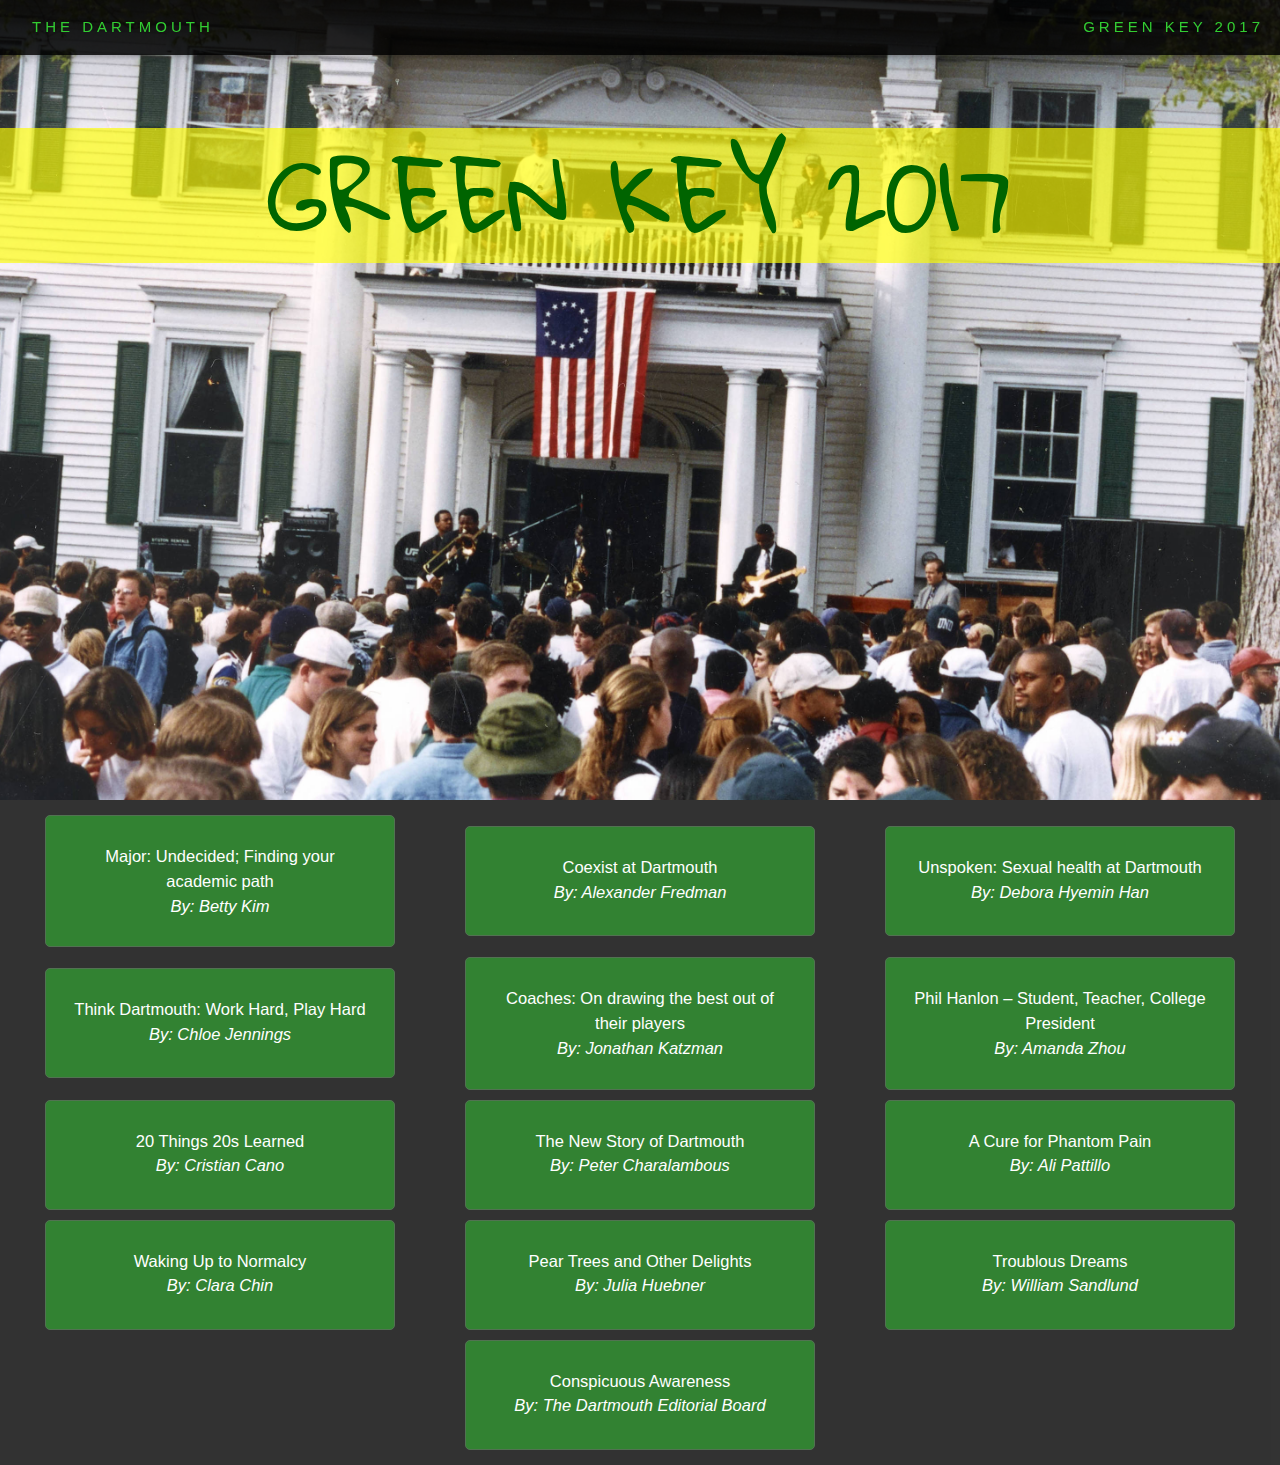
==== commit d6e4e5b7: "done with all content" ====
--- a/index.html
+++ b/index.html
@@ -39,83 +39,78 @@
 	</div>
 
   <!-- Home Section -->
-  <section class="home" id="home">
+  <div class="home" id="home">
   	<h1 style="font-family: 'Gloria Hallelujah', cursive; text-align: center; margin-top: 0%">GREEN KEY 2017 <span class="light"></span></h1>
-  </section>
+  </div>
 
   <!-- Article Button Section -->
   <div class="article_list">
+			<div class="article_box" onclick="displayArticle('0')">
+				Major: Undecided; Finding your academic path
+				<br>
+				<em>By: Betty Kim</em>
+			</div>
+			<div class="article_box" onclick="displayArticle('1')">
+				Coexist at Dartmouth
+				<br>
+				<em>By: Alexander Fredman</em>
+			</div>
+			<div class="article_box" onclick="displayArticle('9')">
+				Unspoken: Sexual health at Dartmouth
+				<br>
+				<em>By: Debora Hyemin Han</em>
+			</div>
+			<div class="article_box" onclick="displayArticle('3')">
+				 Think Dartmouth: Work Hard, Play Hard
+				<br>
+				<em>By: Chloe Jennings</em>
+			</div>
 			<div class="article_box" onclick="displayArticle('4')">
-				Editor’s Note
-				<br>
-				<em>By: Zachary Benjamin and Evan Morgan</em>
+				Coaches: On drawing the best out of their players
+				<br>
+				<em>By: Jonathan Katzman</em>
+			</div>
+			<div class="article_box" onclick="displayArticle('5')">
+				Phil Hanlon – Student, Teacher, College President
+				<br>
+				<em>By: Amanda Zhou</em>
+			</div>
+			<div class="article_box" onclick="displayArticle('6')">
+				20 Things 20s Learned
+				<br>
+				<em>By: Cristian Cano</em>
+			</div>
+			<div class="article_box" onclick="displayArticle('7')">
+				The New Story of Dartmouth
+				<br>
+				<em>By: Peter Charalambous</em>
+			</div>
+			<div class="article_box" onclick="displayArticle('8')">
+				A Cure for Phantom Pain
+				<br>
+				<em>By: Ali Pattillo</em>
+			</div>
+			<div class="article_box" onclick="displayArticle('10')">
+				Waking Up to Normalcy
+				<br>
+				<em>By: Clara Chin</em>
+			</div>
+			<div class="article_box" onclick="displayArticle('11')">
+				Pear Trees and Other Delights
+				<br>
+				<em>By: Julia Huebner</em>
+			</div>
+			<div class="article_box" onclick="displayArticle('12')">
+				Troublous Dreams
+				<br>
+				<em>By: William Sandlund</em>
 			</div>
 			<div class="article_box" onclick="displayArticle('13')">
-				What is Tradition?
-				<br>
-				<em>By: Anna Staropoli</em>
-			</div>
-			<div class="article_box" onclick="displayArticle('0')">
-				A New Model For Housing
-				<br>
-				<em>By: Alexa Green</em>
-			</div>
-			<div class="article_box" onclick="displayArticle('1')">
-				At Home With Tradition
-				<br>
-				<em>By: Sofia Stanescu-Bellu</em>
-			</div>
-			<div class="article_box" onclick="displayArticle('2')">
-				Conservatism at the College
-				<br>
-				<em>By: Carolyn Zhou</em>
-			</div>
-			<div class="article_box" onclick="displayArticle('3')">
-				Different Paths, Different Places
-				<br>
-				<em>By: Kaina Chen</em>
-			</div>
-			<div class="article_box" onclick="displayArticle('5')">
-				Homecoming’s Past
-				<br>
-				<em>By: Anthony Robles and Samantha Hussey</em>
-			</div>
-			<div class="article_box" onclick="displayArticle('6')">
-				Madame Rebel Girl
-				<br>
-				<em>By: Clara Chin</em>
-			</div>
-			<div class="article_box" onclick="displayArticle('7')">
-				Religion at Dartmouth: Exploring Student Faith and Worship
-				<br>
-				<em>By: Mikey LeDoux</em>
-			</div>
-			<div class="article_box" onclick="displayArticle('8')">
-				Rethinking the Classroom
-				<br>
-				<em>By: Sungil Ahn</em>
-			</div>
-			<div class="article_box" onclick="displayArticle('9')">
-				Rethinking Traditions
+				Conspicuous Awareness
 				<br>
 				<em>By: The Dartmouth Editorial Board</em>
 			</div>
-			<div class="article_box" onclick="displayArticle('10')">
-				Strange Practices
-				<br>
-				<em>By: Matt Yuen</em>
-			</div>
-			<div class="article_box" onclick="displayArticle('11')">
-				The Tattoo That Is My Medical Leave
-				<br>
-				<em>By: Natalie Mendolia</em>
-			</div>
-			<div class="article_box" onclick="displayArticle('12')">
-				Thoughtful Traditions
-				<br>
-				<em>By: Ioana Solomon</em>
-			</div>
-		</div>
+	</div>
 
 
 	<!-- Articles Section -->
@@ -419,7 +414,7 @@
 
 		<!-- Article 9 -->
 		<div class="article">
-						<h1> A Cure for Phantom Pain </h1>
+			<h1> A Cure for Phantom Pain </h1>
 			<h3> By: Ali Pattillo </h3>
 			<p>It&rsquo;s 5:30 p.m. on an especially warm spring night. Sunlight&rsquo;s last rays cast across Mink Brook. There&rsquo;s a Bernese mountain dog playing fetch with his owner, periodically running head first into the water and shaking his fur across the sandy bank. her students have strung up their orange and purple hammocks on two nearby trees and have spent the past hour pondering both our sense of mortality and the best way to make a Collis breakfast sandwich. I&rsquo;ve just finished a long run through the winding trails that lead to this sun-soaked corner of the Upper Valley. Lungs pounding from the end of my run and sweat pouring over my face, I strip down to my shorts and sports bra and dive into the brook. The shockingly cold feeling is immediate and visceral as my body adjusts to the temperature of the river. I lean my head back and float, feeling the warmth of the first few inches of the water. I see tiny birds darting in and out of clouds ahead. I feel some river weeds wind around my legs. I am buoyant, free from my commitments and suspended from stress.</p>
 <p>I am living in a dream. It&rsquo;s a dream I come back to, time and time again. I dreamt of it on my foreign study program in Prague and while sitting in my living room in Atlanta on my off-term. It&rsquo;s the dream I&rsquo;ll carry with me long after I leave this college. I&rsquo;ll carry other dreams of hiking through blazing red leaves in the fall, making homemade pizza at the Dartmouth Organic Farm, dancing on elevated surfaces in basements or taking midnight walks to the golf course. I&rsquo;ll dream of the days I pushed away my work and responsibilities and instead took a drive or walk with friends to paint pottery, visit a farm or go to a diner to eat oversized blueberry muffins. I won&rsquo;t dream of the endless nights I spent pouring over papers, the hours and hours I spent in the periodicals on sunny days or the time I skipped lunch with a friend to print photographs in the darkroom.</p>
@@ -443,6 +438,128 @@
 
 		</div>
 
+		<!-- Article 10 -->
+		<div class="article">
+					<h1> Unspoken: Sexual health at Dartmouth </h1>
+			<h3> By: Debora Hyemin Han </h3>
+		<p>&nbsp;&nbsp;&nbsp;&nbsp;&nbsp;&nbsp;&nbsp;&nbsp;&nbsp;&nbsp;&nbsp; Many students have become blas&eacute; to the &ldquo;hookup culture&rdquo; on college campuses. For Dartmouth, the phrase falls into the same categories of &ldquo;Greek life&rdquo; and &ldquo;drinking culture&rdquo;&mdash;things students don&rsquo;t seem to question after a couple weeks on campus. What fails to follow this normalization of the casual hookup is an open conversation regarding various aspects of sexual health and wellbeing.</p>
+<p>&nbsp;&nbsp;&nbsp;&nbsp;&nbsp;&nbsp;&nbsp;&nbsp;&nbsp;&nbsp;&nbsp; The Center for Disease Control reported that 2015 saw yet another increase in reports for all three nationally reported sexually transmitted infections &mdash; chlamydia, gonorrhea and syphilis. Reports for chlamydia, which amounted to approximately 1.5 million cases nationally, were at the &ldquo;highest number of annual cases of any condition ever reported to CDC.&rdquo; While the 15-24 age group makes up about one quarter of the sexually active population, it also accounts for nearly half of the 20 million new sexually transmitted infections that occur in the United States each year.&nbsp;</p>
+<p>&nbsp;&nbsp;&nbsp;&nbsp;&nbsp;&nbsp;&nbsp;&nbsp;&nbsp;&nbsp;&nbsp; Given these statistics, it seems logical that high levels of sexual activity will increase the probability for exposure to and spreading of STIs. However, students don&rsquo;t seem to be as markedly concerned about STIs before they have sex, as much as these numbers might suggest. According to a campus-wide survey conducted by The Dartmouth from April 16 to April 20, 63 percent of students said that sexually transmitted diseases and STIs are things they worry about when they are sexually active. However, whether these worries will affect their willingness to have sexual encounters was less clear. Forty-eight percent of students either strongly or somewhat agree that concern about STDs and STIs affect their willingness to have sexual encounters, while 36 percent strongly or somewhat disagreed.</p>
+<p>Cindy Pierce, local author and self-described social sexuality educator,&nbsp; said that she was surprised at the lack of knowledge college students overall have about these issues, especially in light of the Internet and the access to information it provides. She said that young adults today are &ldquo;even more off track&rdquo; than her generation was when they were growing up in the 1980s, a time that she described as &ldquo;repressed&rdquo; and &ldquo;conservative.&rdquo;</p>
+<p>&nbsp;&nbsp;&nbsp;&nbsp;&nbsp;&nbsp;&nbsp;&nbsp;&nbsp;&nbsp;&nbsp; Karina Korsh &rsquo;19 also disputed whether the narrative of progress in gender equality is as powerful as people have been led to think. She said that while people may think feminism has gained traction and&nbsp; &ldquo;new notions&rdquo; of female sexuality are more widely accepted, there are still aspects of society that have yet to fully embrace the progression.</p>
+<p>&nbsp;&nbsp;&nbsp;&nbsp;&nbsp;&nbsp;&nbsp;&nbsp;&nbsp;&nbsp;&nbsp; &ldquo;When we have these sexual norms that are around for so long, discussion with society about feminism can help spark change but it&rsquo;s not enough, and no change is going to appear this quickly unless we talk about sexuality,&rdquo; she said.</p>
+<p>&nbsp;&nbsp;&nbsp;&nbsp;&nbsp;&nbsp;&nbsp;&nbsp;&nbsp;&nbsp;&nbsp; According to Cindy Pierce, the freedom to hook up seems to be a form of feminism, when in reality, it reinforces male-dominant relationship dynamics which often prioritize male satisfaction.&nbsp;</p>
+<p>&nbsp;&nbsp;&nbsp;&nbsp;&nbsp;&nbsp;&nbsp;&nbsp;&nbsp;&nbsp;&nbsp; &ldquo;It&rsquo;s a false sense of empowerment [for women],&rdquo; Pierce said. &ldquo;When your body is your currency, what people think about you sexually is your currency and that&rsquo;s your power.&rdquo;</p>
+<p>&nbsp;&nbsp;&nbsp;&nbsp;&nbsp;&nbsp;&nbsp;&nbsp;&nbsp;&nbsp;&nbsp; Samisha Khangaonkar &rsquo;19 agreed that female sexual pleasure is not a high priority in hookup culture, saying that people rarely talk about female sexual pleasure, nor consider it as much as male pleasure in sexual interactions.</p>
+<p>&nbsp;&nbsp;&nbsp;&nbsp;&nbsp;&nbsp;&nbsp;&nbsp;&nbsp;&nbsp;&nbsp; Korsch said that a way to change this trend of male pleasure-based sexual interaction is to encourage pleasure positive sexual education, which she called the &ldquo;antithesis&rdquo; of abstinence-based sexual education. It emphasizes safe sex materials, communicating with a partner and making sexual health a natural part of life &mdash; &ldquo;not something to be shamed, especially for women,&rdquo; according to Korsch.</p>
+<p>&nbsp;&nbsp;&nbsp;&nbsp;&nbsp;&nbsp;&nbsp;&nbsp;&nbsp;&nbsp;&nbsp; &ldquo;[Pleasure positive sexual education is] so powerful, and I think that can be transferred on college campuses by talking about what could be wrong with hookup culture, and how [it] tends to centralize male pleasure,&rdquo; she said.</p>
+<p>&nbsp;&nbsp;&nbsp;&nbsp;&nbsp;&nbsp;&nbsp;&nbsp;&nbsp;&nbsp;&nbsp; Korsch also said that Movement Against Violence facilitations for new members of Greek life highlight the way people talk about hookups in a group setting. She said that, oftentimes, the ways hookups are talked about in the Greek system can be &ldquo;dehumanizing&rdquo; and does not align with the pleasure positive model of sexuality. Advocating for a pleasure positive view on sex is not yet normalized on campus for both heterosexual relationships and same-sex relationships, or for relationships with gender fluid people, she said.</p>
+<p>&nbsp;&nbsp;&nbsp;&nbsp;&nbsp;&nbsp;&nbsp;&nbsp;&nbsp;&nbsp;&nbsp; Conversations about STIs and STDs are also not yet normalized, as 84 percent of students responding to The Dartmouth survey said that STIs and STDs were either not very commonly or not commonly at all spoken about. Khangaonkar said that an explanation this could be that students forget about the possibility of being infected. Pregnancies are &ldquo;more [at] the forefront of people&rsquo;s minds,&rdquo; she said.</p>
+<p>&nbsp;&nbsp;&nbsp;&nbsp;&nbsp;&nbsp;&nbsp;&nbsp;&nbsp;&nbsp;&nbsp; In the spring of 2016, the College sent out a health survey with a 13 percent response rate from the undergraduate student body. 69 percent of students who responded to the survey said that they had not been tested for STIs within the past 12 months of the polling date</p>
+<p>&nbsp;&nbsp;&nbsp;&nbsp;&nbsp;&nbsp;&nbsp;&nbsp;&nbsp;&nbsp;&nbsp; Korsch agreed that the awareness of the possibility of pregnancy is more common than the awareness of the possibility for STIs. It is less normal to talk about STIs than it is to talk about pregnancies, she said.</p>
+<p>&nbsp;&nbsp;&nbsp;&nbsp;&nbsp;&nbsp;&nbsp;&nbsp;&nbsp;&nbsp;&nbsp; Like many people&rsquo;s views toward illness, Chris Meyer &rsquo;17, a MAV facilitator on campus, said that STIs fall into the general category of taboo subject matter, &mdash; and that illness, especially in its connection to sexuality, is something people avoid talking about openly. In his experience, he has only spoken about the topic in general with &ldquo;one or two close friends.&rdquo;</p>
+<p>&nbsp;&nbsp;&nbsp;&nbsp;&nbsp;&nbsp;&nbsp;&nbsp;&nbsp;&nbsp;&nbsp; Indeed, respondents from The Dartmouth&rsquo;s recent survey were divided on whether they would reveal and seek help from their friends if they had an STI. Thirty-eight percent of respondents said yes, 33 percent said no and 29 percent said they were unsure. Students said they were much more willing to reveal and seek help from third parties &mdash; 79 percent of students said they would seek help from health services from the College and 69 percent said they would seek help from health services outside the College.</p>
+<p>&nbsp;&nbsp;&nbsp;&nbsp;&nbsp;&nbsp;&nbsp;&nbsp;&nbsp;&nbsp;&nbsp; Director of Dick&rsquo;s House clinical medical services Ann Bracken said that many students come to Dick&rsquo;s House for STI screenings, and many students are open about their sexual health with providers. She also said that she believes most students are responsible when it comes to STIs, even if it is perceived to it be taboo. She said that students will likely come get tested if they don&rsquo;t use protection.</p>
+<p>According to The Dartmouth&rsquo;s survey, 97 percent of respondents said they have not gotten an STD or STI while at Dartmouth, but 25 percent say that they know of friends and other people at Dartmouth who have gotten STIs or STDs while at Dartmouth.</p>
+<p>&nbsp;&nbsp;&nbsp;&nbsp;&nbsp;&nbsp;&nbsp;&nbsp;&nbsp;&nbsp;&nbsp; Alcohol is also often linked to hook up culture across all college campuses, but at Dartmouth, the D-Plan and the small town setting also play large roles in accentuating the attractiveness of &ldquo;the hookup.&rdquo;</p>
+<p>&nbsp;&nbsp;&nbsp;&nbsp;&nbsp;&nbsp;&nbsp;&nbsp;&nbsp;&nbsp;&nbsp; Pierce said that it is likely Greek houses dominate party culture because it is the &ldquo;only party available.&rdquo; Rather than focusing just on alcohol itself and how it leads to hookups, she noted that the domination of men in the space was another complicating factor in the hookup culture overall.</p>
+<p>&nbsp;&nbsp;&nbsp;&nbsp;&nbsp;&nbsp;&nbsp;&nbsp;&nbsp;&nbsp;&nbsp; Khangaonkar also said that she believes alcohol and sex can exist independently, but that alcohol does seem to have an effect on hookup culture for women.</p>
+<p>&nbsp;&nbsp;&nbsp;&nbsp;&nbsp;&nbsp;&nbsp;&nbsp;&nbsp;&nbsp;&nbsp; &ldquo;As women at Dartmouth, we face a lot of pressure to participate in hookup culture, and one medium I see people using to kind of help ease that is through the form of alcohol,&rdquo; she said.</p>
+<p>&nbsp;&nbsp;&nbsp;&nbsp;&nbsp;&nbsp;&nbsp;&nbsp;&nbsp;&nbsp;&nbsp; Meyer also said alcohol can act as a &ldquo;social lubricant,&rdquo; especially if they fall into the stereotypical and often awkward &ldquo;super casual hookup&rdquo; category. Meyer said he draws the line, however, when alcohol leads to sexual violence and situations where predators and frequent offenders use alcohol as &ldquo;a tool to incapacitate people they want to assault.&rdquo; The idea of the &ldquo;accidental,&rdquo; where violent acts masquerade as accidental hooking up, can also blur the line between hooking up and sexual violence, he said.</p>
+<p>&nbsp;&nbsp;&nbsp;&nbsp;&nbsp;&nbsp;&nbsp;&nbsp;&nbsp;&nbsp;&nbsp; Overall, Korsch said that she believes hookup culture originates from both a self-development imperative, in which people don&rsquo;t seek relationships because they view college as a time to &ldquo;focus on themselves,&rdquo; and the D-Plan, which makes prolonged relations difficult.&nbsp;</p>
+<p>&nbsp;&nbsp;&nbsp;&nbsp;&nbsp;&nbsp;&nbsp;&nbsp;&nbsp;&nbsp;&nbsp; &ldquo;When you&rsquo;re only here for ten weeks, there&rsquo;s less of an incentive to create an intimate connection,&rdquo; she said. &ldquo;It&rsquo;s not a Dartmouth-only problem though; it&rsquo;s going on in the vast majority of college campuses too.&rdquo;</p>
+<p>&nbsp;&nbsp;&nbsp;&nbsp;&nbsp;&nbsp;&nbsp;&nbsp;&nbsp;&nbsp;&nbsp; Korsch said that the conversations about sexual health vary depending on the communities that people are, but that there generally is no normalized, &ldquo;substantial&rdquo; conversation about sexual health. She also said that people will speak about sexual health in &ldquo;very limited ways,&rdquo; especially if they come into the conversation without much background information.</p>
+<p>&nbsp;&nbsp;&nbsp;&nbsp;&nbsp;&nbsp;&nbsp;&nbsp;&nbsp;&nbsp;&nbsp; The Health and Wellness Center, Sexperts, MAV, the Safer Sex Bar and other organizations on campus aim to inform the student body about various aspects of sexual health. Fifty-three percent of students from The Dartmouth survey were &ldquo;not sure&rdquo; about how well the College&rsquo;s health services have addressed student issues with STDs and STIs, while 22 percent believe they have not done enough and 23 percent say they have one the right amount.</p>
+<p>The Wellness Center&rsquo;s healthy relationships and sexual health specialist Tong Fei said that Sexperts also work with Dick&rsquo;s House to train on health matters, such as the most common STIs, as well as on helping students navigate their sexual health. Fei&rsquo;s role is to help facilitate conversations about sex on campus, as well as provide materials for safer sex habits, she said. Building a relationship of trust with a medical care provider or a sexpert or counselor is important for students to be able to talk about sexual issues, she said.</p>
+<p>&nbsp;&nbsp;&nbsp;&nbsp;&nbsp;&nbsp;&nbsp;&nbsp;&nbsp;&nbsp;&nbsp; &ldquo;What we are trying to do is&hellip;put a face behind who you can actually go to to talk about this,&rdquo; Fei said.</p>
+<p>&nbsp;&nbsp;&nbsp;&nbsp;&nbsp;&nbsp;&nbsp;&nbsp;&nbsp;&nbsp;&nbsp; Pierce said that the addition of Fei to the Wellness Center is &ldquo;huge&rdquo; for Dartmouth in terms of sexual health on campus, and that the shifts in residential life to create communities has helped to create conversations about all issues on campus, including race, gender, religion and sexuality. However, she said that those who &ldquo;need it the most&rdquo; are not exposed to conversations about healthy sexual habits. Athletic teams and fraternities and sororities should have more required programming regarding sexual health, despite the fact that some people believe that it is not helpful, she said.</p>
+<p>&nbsp;&nbsp;&nbsp;&nbsp;&nbsp;&nbsp;&nbsp;&nbsp;&nbsp;&nbsp;&nbsp; &ldquo;I think of it as surround sound &mdash; constantly hearing it through a number of different ways, rather than hearing it once and checking the box once, is really important,&rdquo; she said. &ldquo;Dartmouth has it, but it needs to require it more.&rdquo;</p>
+<p>&nbsp;&nbsp;&nbsp;&nbsp;&nbsp;&nbsp;&nbsp;&nbsp;&nbsp;&nbsp;&nbsp; Meyer, who facilitates MAV sessions for Greek houses, said that these conversations about sexual health are not likely to occur because hookups lack the intimacy and comfort that is necessary for honest discussion, and are usually founded on a &ldquo;base physical attraction.&rdquo;</p>
+<p>&nbsp;&nbsp;&nbsp;&nbsp;&nbsp;&nbsp;&nbsp;&nbsp;&nbsp;&nbsp;&nbsp; He also said that there still remains a strong sociocultural &mdash; and distinctly untrue &mdash; perspective that men are only interested in having sex, whereas women are likely to &ldquo;put the brakes on&rdquo; and have more conversations about the issue.</p>
+<p>&nbsp;&nbsp;&nbsp;&nbsp;&nbsp;&nbsp;&nbsp;&nbsp;&nbsp;&nbsp;&nbsp; Small scale change and modeling ideal behavior when it comes to healthy sexual habits is the best method to bring about change, he said. Having conversations with friends about what happens beyond the hookup can be especially beneficial, he said.</p>
+<p>&nbsp;&nbsp;&nbsp;&nbsp;&nbsp;&nbsp;&nbsp;&nbsp;&nbsp;&nbsp;&nbsp; &ldquo;I found that those conversations might not happen a lot, but once one person goes and break the ice and admits that they aren&rsquo;t just going out and hooking up with strangers and having a great time ... [and] once you admit that you&rsquo;re imperfect and have had problems and strange thoughts, other people generally jump on that bandwagon,&rdquo; he said.
+</p>
+		</div>
+
+		<!-- Article 11 -->
+		<div class="article">
+			<h1> Waking Up to Normalcy </h1>
+			<h2>We can escape the Dartmouth Bubble by recognizing its constraints.</h2>
+			<h3> By: Clara Chin </h3>
+			<p>&nbsp;&nbsp;&nbsp;&nbsp;&nbsp;&nbsp;&nbsp;&nbsp;&nbsp;&nbsp;&nbsp; At one of my favorite restaurants in Los Angeles, the waiters wear denim aprons, the napkins have small embroidered black dots, the menus use a typewriter font and Kendrick Lamar plays on the radio while people eat classic brunch food with a Southwestern twist: breakfast sandwiches with foie gras, chilaquiles and steak and eggs. The high-end restaurants in Hanover are merely nice, following the standard prototype &mdash; &ldquo;elegant&rdquo; music, European bistro and waiters dressed in black. They are exceptional but nondescript.</p>
+<p>&nbsp;&nbsp;&nbsp;&nbsp;&nbsp;&nbsp;&nbsp;&nbsp;&nbsp;&nbsp;&nbsp; The lack of identity in some of the restaurants in Hanover reminds me of a similar culture on campus. Democrats or Republicans, affiliated or unaffiliated, Dartmouth students seem to converge on one opinion &mdash; that we are different from the rest of the world. In our mythical &ldquo;Bubble,&rdquo; the students tend to be exceptionally wealthy, the fraternity parties are unlike any others and the sightings of people in &ldquo;flair&rdquo; uncommonly frequent. Whether you love or hate the Bubble, simply acknowledging its existence implies that you find the school unique and separate from the monolithic outside world. In reality, the Bubble creates an unfounded air of exceptionalism and masks our collective fear of normalcy.</p>
+<p>&nbsp;&nbsp;&nbsp;&nbsp;&nbsp;&nbsp;&nbsp;&nbsp;&nbsp;&nbsp;&nbsp; School pride is not unique to Dartmouth College. To express their pride, students often feel the need to distinguish their school from others, however unrealistic that attempt may be. Other Ivy League colleges and similarly elite or prestigious institutions maintain a culture of elitism and a strong belief in their uniqueness very akin to ours. It is hard to imagine how fraternity culture at Dartmouth could be so drastically different from that at any other college. Our parties may be marginally different, since they depend on the people who attend and the activities they engage in, but the basics are universal.</p>
+<p>&nbsp;&nbsp;&nbsp;&nbsp;&nbsp;&nbsp;&nbsp;&nbsp;&nbsp;&nbsp;&nbsp; One characteristic of the College that seems to vaguely legitimize the Bubble mentality is our low acceptance rate. Taking in around 10 percent of our applicants each year, Dartmouth suggests to its students that they are exceptional. With high test scores, stellar grades and perhaps even awards from athletic or artistic competitions, we look pretty good on paper. However, this type of excellence is, in some ways, exceedingly normal. Most of us tend to have safely followed the track laid out for us since kindergarten. We succeeded in institutions with clear-cut rules and conventional standards. But being exceptional goes beyond percentile rankings and cursory name recognition. Dartmouth students seem to be good at things that fall into the mainstream. We are good at being normal.</p>
+<p>&nbsp;&nbsp;&nbsp;&nbsp;&nbsp;&nbsp;&nbsp;&nbsp;&nbsp;&nbsp;&nbsp; Two weekends ago, I interned at the Harlem International Film Festival. The volunteers I met introduced themselves as actors, filmmakers and photographers and talked about their artistic vision. I announced myself as a student. When I was asked what school I attended, everyone praised Dartmouth as a good school. As I combed through topics to talk about, I realized that most of our campus culture sounded exceptionally banal. Dartmouth has parties, drinking and hiking. Any stories related to those activities sound just like they would at any other school. They are interesting only to an audience already familiar with the characters, culture and geography. This view of Dartmouth from the outside was not the quirky identity perpetuated by the Bubble, but a trite, general and even boring outlook easily applied to any other college of similar caliber.</p>
+<p>&nbsp;&nbsp;&nbsp;&nbsp;&nbsp;&nbsp;&nbsp;&nbsp;&nbsp;&nbsp;&nbsp; We were accepted to Dartmouth by fitting standards in higher education and continue to gain social, academic and professional acceptance by fitting even more standards. Those at the top of the social ladder tend to be affiliated with &ldquo;A-side&rdquo; Greek organizations and &ldquo;fun&rdquo; societies that only perpetuate classic elitist and exclusive norms. Moreover, we are rewarded for getting good grades but not for taking risks. What I miss most about my life before Dartmouth was the spirit of taking on intellectual pursuits for pleasure instead of for career climbing. One of the film festival volunteers I met read &ldquo;Sula&rdquo; by Toni Morrison in his downtime &mdash; not for a class, but because he felt like it. At Dartmouth, I find that many students work to pad their resumes and spend most of their downtime in fraternity basements. While partying is not necessarily reprehensible and while I am sure my Sula-reading friend attends his fair share of parties, it seems that the College generally leaves little time for intellectual leisure.</p>
+<p>&nbsp;&nbsp;&nbsp;&nbsp;&nbsp;&nbsp;&nbsp;&nbsp;&nbsp;&nbsp;&nbsp; I am not claiming that Dartmouth students do not ever take risks. Some students major in unconventional subjects, while other students code apps or launch startups. Even these students can rest easy knowing our odds of graduating &mdash; just like at our Ivy League equivalents &mdash; are pretty high, giving us a cushion for risk and a sense of security for our future. But when I try to take risks, I often feel like they are unwelcome. For example, I have received As on simple, straightforward and well-written papers. But when I have taken the time to explore a more complex subject, my grade has usually suffered. Taking on an ambitious topic and seeking an innovative interpretation can leave less time for polishing and writing more drafts. The constant deadlines and fast-paced terms at Dartmouth often inhibit longer exercises in creativity.</p>
+<p>&nbsp;&nbsp;&nbsp;&nbsp;&nbsp;&nbsp;&nbsp;&nbsp;&nbsp;&nbsp;&nbsp; I recognize that the outside world can be just as ordinary as Dartmouth. It may sound exciting to be an actor, but many of the people I met have normal and often uneventful day jobs. On the other hand, many probably do underestimate how interesting Dartmouth students can be. While the College&rsquo;s culture itself is not particularly unique, many of its students are pushing boundaries by exploring eclectic research topics or adopting new positions and endeavors. Instead of either criticizing or praising the supposed Dartmouth Bubble, we should accept that there are many schools like ours and many people like us. By not obsessively and falsely creating distinctions, reconciling with our normalcy may allow us to develop our own personal visions and individual experiences more productively.</p>
+<p>&nbsp;</p>
+		</div>
+
+
+		<!-- Article 12 -->
+		<div class="article">
+			<h1> Pear Trees and Other Delights </h1>
+			<h2>“Verb Awakenings” reframe our mindsets to appreciate delight.</h2>
+			<h3> By: Julia Huebner </h3>
+			<p>&nbsp;&nbsp;&nbsp;&nbsp;&nbsp;&nbsp;&nbsp;&nbsp;&nbsp;&nbsp;&nbsp; I have never been awakened, at least not in the grand sense of the word.</p>
+<p>&nbsp;&nbsp;&nbsp;&nbsp;&nbsp;&nbsp;&nbsp;&nbsp;&nbsp;&nbsp;&nbsp; I have never stumbled upon some grand realization that makes the scrambled pieces of life fit together. I have never had a religious epiphany nor a spiritual discovery. I have never had a struggle that has changed the trajectory of my 19 years. &ldquo;I once was lost, but now I&rsquo;m found&rdquo; is a song verse, not a relatable life experience.</p>
+<p>&nbsp;&nbsp;&nbsp;&nbsp;&nbsp;&nbsp;&nbsp;&nbsp;&nbsp;&nbsp;&nbsp; I learned to be assertive, I learned to enjoy my own company, but those peripheral life lessons merit a much-deserved eye-roll. No one needs to read another teenage girl&rsquo;s public reflection on body positivity nor another white woman&rsquo;s graceful recognition of her privilege. Lessons inherently seem cheesy, implying a dichotomous shift from ignorance to wisdom or from darkness to light. As my mom still tells me, I am only half-baked: I have seen some light, not <em>the </em>light; I am stronger now but not perfectly strong yet.</p>
+<p>&nbsp;&nbsp;&nbsp;&nbsp;&nbsp;&nbsp;&nbsp;&nbsp;&nbsp;&nbsp;&nbsp; Floundering to reach beyond self-righteous life lessons and annoyed by my inability to do so, I did what anyone might do in a moment of doubt: I called my grandmother.</p>
+<p>&nbsp;&nbsp;&nbsp;&nbsp;&nbsp;&nbsp;&nbsp;&nbsp;&nbsp;&nbsp;&nbsp; She suggested I write about my pear tree.&nbsp;</p>
+<p>&nbsp;&nbsp;&nbsp;&nbsp;&nbsp;&nbsp;&nbsp;&nbsp;&nbsp;&nbsp;&nbsp; <em>There&rsquo;s</em> an indisputable lesson: Grandma is always right.</p>
+<p>&nbsp;&nbsp;&nbsp;&nbsp;&nbsp;&nbsp;&nbsp;&nbsp;&nbsp;&nbsp;&nbsp; On April 28, I had just attended Dave Evan&rsquo;s lecture &ldquo;Money or Meaning: A Real Dilemma and the Wrong Problem,&rdquo; in Cook Auditorium. As I trudged up the stairs from the subterranean lecture hall on a bright Saturday morning, I saw The Tree. It was unlike other trees lining Tuck Drive which were just beginning to bud in the late April warmth. The Tree was already full, spanning 15 feet in every direction. Its branches seemed weighed down with thousands of white blossoms &mdash; the kind you see in upscale wedding magazines. I pressed my face into its branches; the velvety flowers tickled my cheeks. I stood underneath, breathed in the beauty and took a mental photograph.</p>
+<p>&nbsp;&nbsp;&nbsp;&nbsp;&nbsp;&nbsp;&nbsp;&nbsp;&nbsp;&nbsp;&nbsp; After a few minutes, I decided that The Tree was so magnificent that I had to share it with someone. I thought about standing on a table in Baker library and making an announcement, but I figured I would probably startle my classmates instead of enticing them to join me. I thought about sharing a picture on Facebook and Snapchat, but doing so seemed too impersonal, too contrived. I decided a phone call would do. I tried my best friend, then my mom; both calls went to voicemail. My grandmother, as always, picked up by the second ring. I gushed endlessly about this tree &mdash; its flowers, its scent, its fullness. After I finished my description, she diagnosed it as a pear tree. <em>My</em> pear tree.</p>
+<p>&nbsp;&nbsp;&nbsp;&nbsp;&nbsp;&nbsp;&nbsp;&nbsp;&nbsp;&nbsp;&nbsp; I learned nothing from The Tree. I left with no takeaway notes nor bullet points by which to live. But in that moment, I was delighted. Delight, as my classmates and I are learning in our Impact Design class, is as ambiguous as it is wonderful. Researchers are still attempting to tease out the psychological and definitional differences between delight and happiness.</p>
+<p>&nbsp;&nbsp;&nbsp;&nbsp;&nbsp;&nbsp;&nbsp;&nbsp;&nbsp;&nbsp;&nbsp; The definition is easy for me: delight came from appreciating that random, insignificant pear tree. In that moment, I chose to be awake. I let myself be in awe. I did not stroll by, mindlessly scrolling through my phone. I did not nod because it was the right time to nod or laugh because it was the polite response. I did not experience an awakening; I <em>was </em>awake.&nbsp;</p>
+<p>&nbsp;&nbsp;&nbsp;&nbsp;&nbsp;&nbsp;&nbsp;&nbsp;&nbsp;&nbsp;&nbsp; Awakening, when used as a noun, defines a situation that has made you see the light. Awakening, when used as a verb, defines the continual process of shifting between autopilot and alertness. Noun Awakenings are sporadic and externally driven; Verb Awakenings are long-term and internally maintained. Unlike life lessons that can be learned once, Verb Awakenings require constant self-evaluation.</p>
+<p>&nbsp;&nbsp;&nbsp;&nbsp;&nbsp;&nbsp;&nbsp;&nbsp;&nbsp;&nbsp;&nbsp; Most importantly, Verb Awakenings allow us to reframe the daily banality of our own headspace.</p>
+<p>&nbsp;&nbsp;&nbsp;&nbsp;&nbsp;&nbsp;&nbsp;&nbsp;&nbsp;&nbsp;&nbsp; At 19, life seems relentless. Our mechanized college struggle leads to internships which lead to jobs, but a job leads to &hellip; what? Happiness is strung in front of us as a carrot, ever an inch away, while we stumble on our hedonic treadmills. How many points do I need on the final to get above the median? Why isn&rsquo;t the weekend here yet? If only it were summer. If only I had more money or time or likes on my latest Instagram post. Why am I unhappy?</p>
+<p>&nbsp;&nbsp;&nbsp;&nbsp;&nbsp;&nbsp;&nbsp;&nbsp;&nbsp;&nbsp;&nbsp; Stop. Reframe.&nbsp;</p>
+<p>&nbsp;&nbsp;&nbsp;&nbsp;&nbsp;&nbsp;&nbsp;&nbsp;&nbsp;&nbsp;&nbsp; At 19, life bursts with opportunity: pear trees and milkshakes and getting stuck in the rain and first dates and socks right out of dryer. These do not lead to anything in the practical sense. Delight and happiness are appreciated in the moment, not engineered to be a reward. So how do we prompt ourselves to switch off autopilot? How do we make room for multiple awakenings every day? And how did we get so damn lucky?&nbsp;&nbsp;</p>
+		</div>
+		<!-- Article 13 -->
+		<div class="article">
+			<h1> Troublous Dreams </h1>
+			<h2>Our dreams are gateways into self-discovery.</h2>
+			<h3> By: William Sandlund </h3>
+			<p>&nbsp;&nbsp;&nbsp;&nbsp;&nbsp;&nbsp;&nbsp;&nbsp;&nbsp;&nbsp;&nbsp; &ldquo;Only after the great awakening will we realize that this is the great dream. And yet fools think they are awake.&rdquo; &mdash; Chinese philosopher Zhuangzi</p>
+<p>&nbsp;&nbsp;&nbsp;&nbsp;&nbsp;&nbsp;&nbsp;&nbsp;&nbsp;&nbsp;&nbsp; Each day billions of dreams formulate and dissipate across the planet. They are phantoms of our skulls, mirages we can taste and touch. Once we wake they are gone, lacking any material trace except for the uncertain testimony of memory. If we do not write them down or tell someone, this evidence disappears with the morning dew. They are immensely interesting for their composer but are usually odious conversation topics. Dreams are the stories we tell ourselves, ones that in our self-absorption we become lost in. We do not just suspend our disbelief &mdash; the line separating reason and emotion dissolves.</p>
+<p>&nbsp;&nbsp;&nbsp;&nbsp;&nbsp;&nbsp;&nbsp;&nbsp;&nbsp;&nbsp;&nbsp; Occasionally, there arises an exceptional specimen of dream. These dreams are so powerful they take on the status of revelations. It becomes unclear if the dream imposes its vision onto the individual or the individual imposes his or her interpretation onto the dream. The consequence of such dreams persists in the waking world in religion, history and art. These nocturnal visions seep into reality, further blurring the line between subjective perception and our shared external environment. Dreams possess the unique potential to change how lives are lived from within.</p>
+<p>&nbsp;&nbsp;&nbsp;&nbsp;&nbsp;&nbsp;&nbsp;&nbsp;&nbsp;&nbsp;&nbsp; The deadliest dream of the 19th century flit before the eyes of a stressed-out student in Guangzhou, China. In 1837, Hong Xiuquan, a Hakka peasant from Southeast China, failed the imperial examination for a third time. Although he showed intellectual promise, the exams were notoriously difficult to pass, with a district level success rate of around 1 percent. China&rsquo;s rapidly growing population had outpaced the number of government postings, leaving thousands of promising young scholars disaffected in a time of economic stagnation, government corruption and racial tension.&nbsp;</p>
+<p>&nbsp;&nbsp;&nbsp;&nbsp;&nbsp;&nbsp;&nbsp;&nbsp;&nbsp;&nbsp;&nbsp; Hong felt an immense pressure to succeed. He came from a poor rural family that had invested significant amounts of time and money into his classical education. Following his failure, he suffered a nervous breakdown and slipped into a days-long delirium. Later he described the experience as his spirit visiting heaven. He had a recurring dream involving an old man telling him the Chinese people were demon worshippers. The man eventually entrusted Hong with a sacred mission to slay these evil spirits.&nbsp;</p>
+<p>&nbsp;&nbsp;&nbsp;&nbsp;&nbsp;&nbsp;&nbsp;&nbsp;&nbsp;&nbsp;&nbsp; Around a year before this strange episode, Hong received a religious tract from the protestant missionary Liang Fa called &ldquo;Good Words to Admonish the Age.&rdquo; Christian ideas almost certainly influenced the content of Hong&rsquo;s visions, but more importantly they helped Hong interpret the significance of his dream. He believed that the old man was God and that He had assigned Hong with the divine mission to overthrow the Qing dynasty.&nbsp;</p>
+<p>&nbsp;&nbsp;&nbsp;&nbsp;&nbsp;&nbsp;&nbsp;&nbsp;&nbsp;&nbsp;&nbsp; Upon recovery Hong apparently underwent a cathartic change. He purportedly grew taller and exuded a charisma people found irresistible. He began preaching and quickly gained a strong following among peasants and miners. Stories began to circulate about Hong working miracles &mdash; mutes could speak and the insane became articulate. An angelic young boy reportedly descended from the heavens and repeatedly proclaimed Hong&rsquo;s name.</p>
+<p>&nbsp;&nbsp;&nbsp;&nbsp;&nbsp;&nbsp;&nbsp;&nbsp;&nbsp;&nbsp;&nbsp; In the early stages of the movement, Hong continued to reference his wondrous dream, which became steadily more embellished. He drew confidence, purpose and followers not just from the dream itself but from its repeated retelling. In an essay written by Hong&rsquo;s cousin Hong Renkan, Renkan describes his reaction to Hong&rsquo;s preaching about his dream-vision as follows: &ldquo;I felt as if I were waking from a dream and as if I were regaining soberness after intoxication.&rdquo; The dream took on a life of its own and somehow awakened people to their reality or convinced them that they had found something meaningful around which to order their lives. Hong eventually founded a millenarian sect called the God Worshipping Society.</p>
+<p>&nbsp;&nbsp;&nbsp;&nbsp;&nbsp;&nbsp;&nbsp;&nbsp;&nbsp;&nbsp;&nbsp; The movement quickly gained momentum by exploiting local dissatisfaction with the Qing dynasty. In 1850, a year after the start of the rebellion, Hong and his followers took over Yongan and later established the &ldquo;Heavenly Kingdom of Great Peace.&rdquo; Two years later, the Taipings had taken Nanjing as their capital. Their kingdom in southern China lasted until 1864. Hong died during the death throes of his revolt, probably poisoning himself within the confines of his luxurious palace. He was one of the final casualties in a conflict that left at least 20 million people dead and permanently crippled Qing authority.</p>
+<p>&nbsp;&nbsp;&nbsp;&nbsp;&nbsp;&nbsp;&nbsp;&nbsp;&nbsp;&nbsp;&nbsp; Histories have already been written about the socioeconomic conditions that allowed for such a deadly rebellion to take place. It is hard to acknowledge and understand how a single dream started a chain of events leading to such a massive loss of life. However tempting, analyzing Hong&rsquo;s dream can only ever yield speculations. We must be content to observe the power of a dream over an individual and a movement in the hope that it can shed light on our subjective experience.</p>
+<p>&nbsp;&nbsp;&nbsp;&nbsp;&nbsp;&nbsp;&nbsp;&nbsp;&nbsp;&nbsp;&nbsp; Dreams exploit our self-centered nature. They have an intoxicating power that prevents us from recognizing their illusive qualities. When Hong woke from his vision he was convinced that he had awoken to a new reality. His world had been shattered by his failure to pass an exam but then his life was restored and imbued with new meaning and purpose. It is an awful lot like someone discovering religion or Marxism and feeling like he has found a framework to understand the world. Suddenly you have answers to uncertainty, and you want to tell everyone about your momentous transformation. Conversion begets conversion, just as power begets power.</p>
+<p>&nbsp;&nbsp;&nbsp;&nbsp;&nbsp;&nbsp;&nbsp;&nbsp;&nbsp;&nbsp;&nbsp; We embrace dreams, theories and religion partly in order to feel at ease in an unfathomable universe. Before you fall headlong into a new idea, consider asking yourself what it is you are attracted to. Then ask why you think this is what you are attracted to. Keep questioning and delve deeper into yourself. Truth is elusive and illusive, but it comes from within. And if you have a sacred dream vision, you will know you are onto something good.</p>
+		</div>
+		<!-- Article 14 -->
+		<div class="article">
+			<h1> Conspicuous Awareness </h1>
+			<h2>Awareness is a challenging but necessary exercise.</h2>
+			<h3> By: The Dartmouth Editorial Board </h3>
+			<p>&nbsp;&nbsp;&nbsp;&nbsp;&nbsp;&nbsp;&nbsp;&nbsp;&nbsp;&nbsp;&nbsp; The average morning routine of a Dartmouth student likely involves a wake-up groan, eyes pried open by a depleting supply of willpower, a cold shower and copious amounts of caffeine. Being physically awake allows us to learn and experience; develop and share. Being awake gives us a working mind but not necessarily a receptive one, allowing us to listen but not necessarily understand or empathize.</p>
+<p>&nbsp;&nbsp;&nbsp;&nbsp;&nbsp;&nbsp;&nbsp;&nbsp;&nbsp;&nbsp;&nbsp; The education we receive at Dartmouth is a valuable one, powerful even. But nothing we learn from classes, extracurricular activities or research programs means anything if we do not also learn from each other. It is often easy to assume that the two are intertwined, though that may not always be the case. When students participate in seminar classes, where every word they say factors into a percentage of their grade, are they listening to the dialogue around them or rehearsing their own script? Before we raise our hands, we should figure out whether each comment builds on the existing dialogue or is an attempt to compare, criticize and outdo. Individually, most students strive to keep an open mind, but we should ask ourselves if we are collectively succeeding in that effort.</p>
+<p>&nbsp;&nbsp;&nbsp;&nbsp;&nbsp;&nbsp;&nbsp;&nbsp;&nbsp;&nbsp;&nbsp; Even when we do genuinely listen, there is still a difference between acknowledging different opinions and being willing to change our own. We might hear what someone has to say but never give that person the opportunity to break through the rigidity of our own judgment and shape our perspective. Being flexible to change and acknowledging our own lack of understanding is by no means easy &mdash; it means exposing the rifts in our own intellect and admitting that we are vulnerable. But it is a necessary part of true awakening.</p>
+<p>&nbsp;&nbsp;&nbsp;&nbsp;&nbsp;&nbsp;&nbsp;&nbsp;&nbsp;&nbsp;&nbsp; The stratification and separation arguably intrinsic to the college experience only adds to the challenge. Most students tend to surround themselves with people who are similar to them, with whom they have common habits or values and with whom they can have easy, self-affirming conversations. As a result, even when we think we are engaging in real discourse, we end up within the confines of echo chambers, congratulating ourselves on being &ldquo;woke&rdquo; but never actually learning anything we did not already know. Some of those conversations may be mentally stimulating, but rarely do they break any real barriers.</p>
+<p>&nbsp;&nbsp;&nbsp;&nbsp;&nbsp;&nbsp;&nbsp;&nbsp;&nbsp;&nbsp;&nbsp; Most students tend to fall into two camps. Either we believe ourselves to be open-minded when we are not, or we recognize that we are not but believe true open-mindedness is out of reach. Whether superficial or cynical, the way we engage with each other directly impacts the way they engage with the challenges they face. The individual and structural hurdles to open-mindedness manifest themselves in our activism. Our mindsets thus lead us to no more than a surface-level understanding of the issues we discuss, and a surface-level understanding of anything can only create a surface-level solution.</p>
+<p>&nbsp;&nbsp;&nbsp;&nbsp;&nbsp;&nbsp;&nbsp;&nbsp;&nbsp;&nbsp;&nbsp; As a result, even the best of intentions can contribute to our collective blindness, hypocrisy and ineptitude. When students speak with those of other groups, they cannot necessarily comprehend their experiences. Going to a Black Lives Matter demonstration is not a substitute for embodying the values of that movement into our daily lives. Wearing apparel for a cause may raise some awareness, but in most cases that visibility serves only as a self-congratulatory proof of activism.</p>
+<p>&nbsp;&nbsp;&nbsp;&nbsp;&nbsp;&nbsp;&nbsp;&nbsp;&nbsp;&nbsp;&nbsp; Using &ldquo;awareness&rdquo; in a performative context can raise issues of its own. Instead of spending their time advocating for something students may criticize their peers for not advocating enough. But the moment they find satisfaction in being more aware than those around them is the moment they become complacent, which leads to inaction. Inaction is not what we are here for, not what we owe to everyone who helped us get here and not what we owe to those we plan on serving, working with or leading.</p>
+<p>&nbsp;&nbsp;&nbsp;&nbsp;&nbsp;&nbsp;&nbsp;&nbsp;&nbsp;&nbsp;&nbsp; As this academic year draws to a close, some students are graduating in three weeks, others in three years. All of us can do better by being awake in the truest sense of the word. Certainly, the College has a role to play in fostering opportunities that allow for students&rsquo; personal moral development and that give them the space, time and conditions to realize their own values and engage with each other more meaningfully. But in the end, being willing to do so is up to us.</p>
+<p>&nbsp;&nbsp;&nbsp;&nbsp;&nbsp;&nbsp;&nbsp;&nbsp;&nbsp;&nbsp;&nbsp; &nbsp;&nbsp;&nbsp; Waking up is about more than just getting out of bed every morning to go to class. It is about letting go of our apathy, our shallowness and our need to compare. It is also about allowing ourselves to be vulnerable and using the strength we have to combat our fear of judgment, disagreement or rejection. Critically, waking up is about being there for one another. If we decide to care more about each other, we will inevitably become better listeners, closer partners and stronger fighters. Ultimately, our choice of how we view and judge others affects who we are as people. A Dartmouth education and experience is an opportunity to change our view of the world, our view of others and our view of ourselves. Let us use it well.</p>
+<p>&nbsp;</p>
+<p><em>The editorial board consists of the opinion staff, the opinion editor, both executive editors and the editor-in-chief.</em></p>
+<p>&nbsp;</p>
+		</div>
+
+
+</section>
+
+
 	<!-- up arrow -->
 	<section>
 		<a href="#articles" class="simple-back-to-top"></a>
@@ -499,6 +616,14 @@
 	$('html, body').animate({
 		scrollTop: 0
 	}, 700);
+
+	// Now hide all the articles
+	var divs = document.getElementsByClassName('article');
+
+	for (var i=0; i<divs.length; i++) {
+		console.log('Hiding article '+i);
+		divs[i].style.display = 'none';
+	}
 	return false;
 });
 </script>
--- a/css/style.css
+++ b/css/style.css
@@ -64,11 +64,15 @@
 .home {
 	padding-top: .2em;
 	background-image: url('../images/header.jpg');
-	background-repeat: no-repeat;
-	background-size: cover;
-	background-position: center center;
+
 	height: 800px;
-	padding-top: 10%
+	padding-top: 10%;
+      /* Create the parallax scrolling effect */
+  background-attachment: fixed;
+  background-position: center;
+  background-repeat: no-repeat;
+  background-size: cover;
+  z-index: 50;
 }
 
 .home h1 {
@@ -126,8 +130,9 @@
   padding-top: 5%;
 }
 
-.article h1,h3 {
+.article h1,h2,h3 {
   text-align: center;
+  font-family: georgia;
 }
 
 .articles hr {
@@ -172,10 +177,11 @@
   flex-direction: row;
   flex-wrap: wrap;
   width: 100%;
-  height: auto;
-  background-color: rgba(0,0,0,0.2);
+  height: 100%;
+  background-color: black;
+  opacity: 0.8;
   padding: 10px;
-  z-index: -100;
+  z-index: 100;
 }
 
 .article_box {
@@ -184,7 +190,7 @@
   padding: 28px;
   text-align: center;
   color: white;
-  font-family: georgia;
+  font-family: helvetica,arial;
   vertical-align: center;
   border: 1px solid rgb(40,80,40);
   border-radius: 5px;
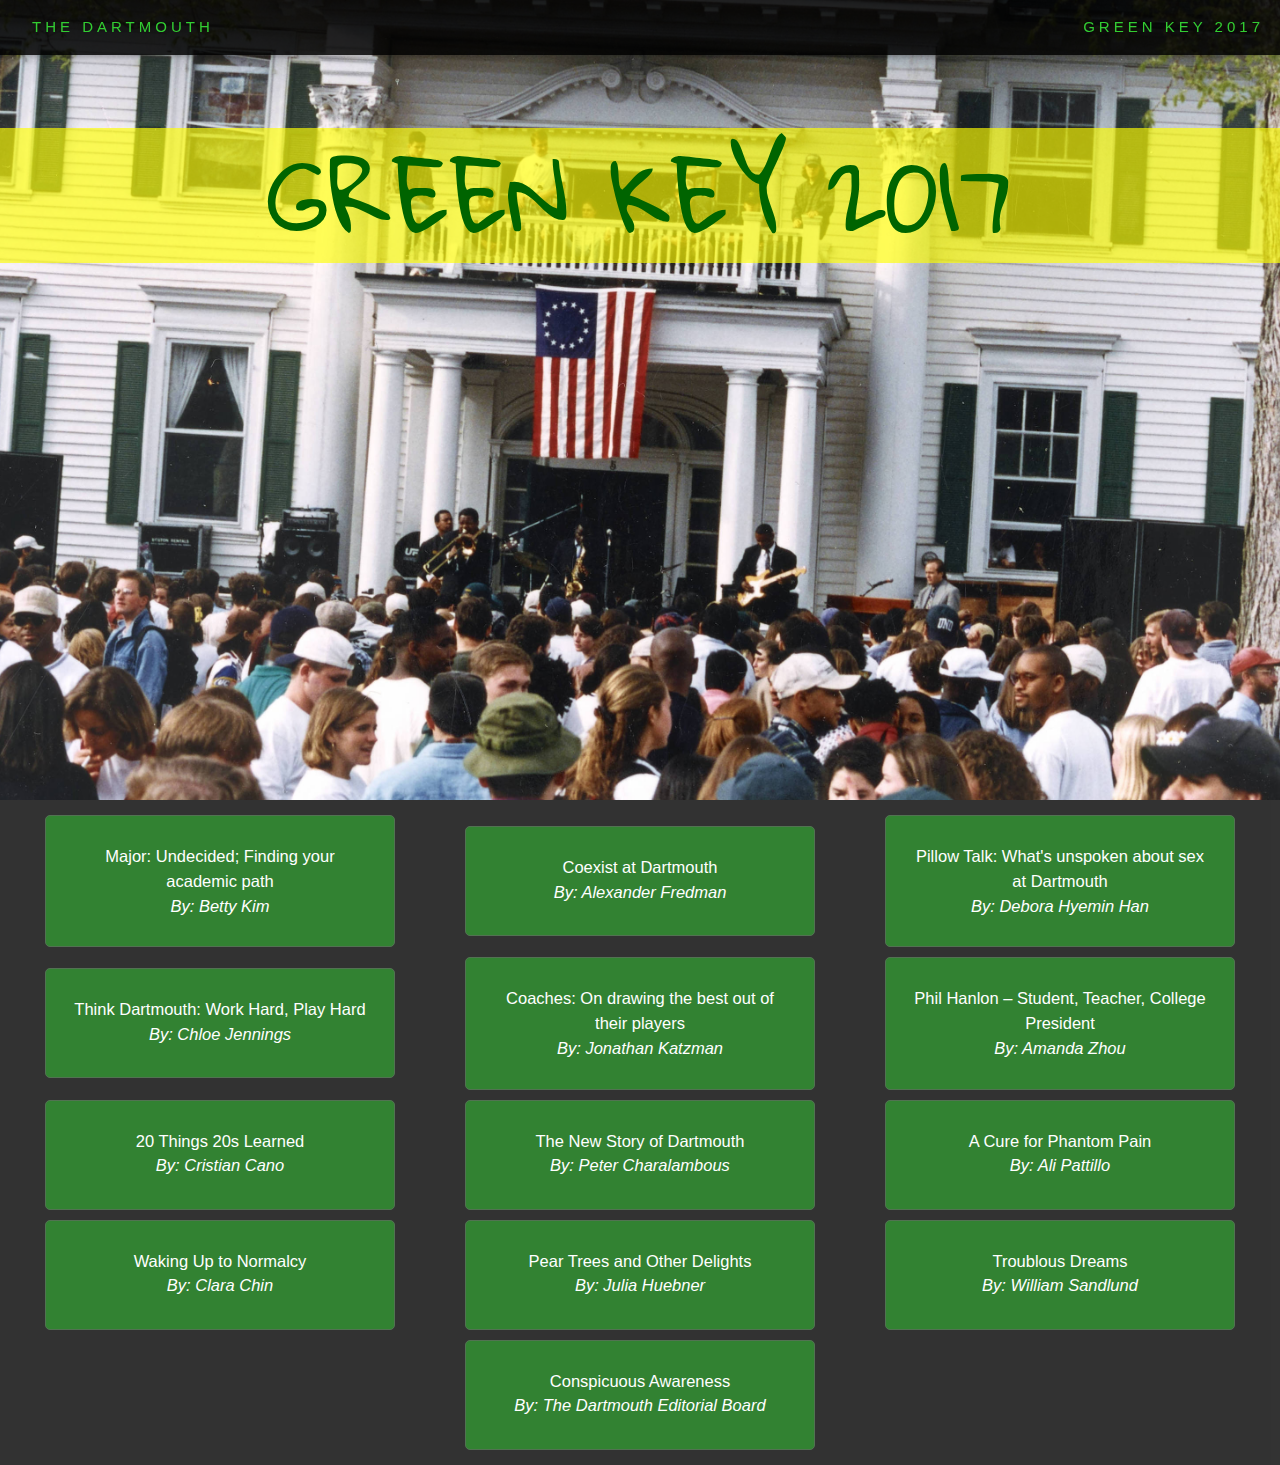
==== commit bb10e3c4: "title change" ====
--- a/index.html
+++ b/index.html
@@ -7,8 +7,6 @@
 
 
 <link href="https://fonts.googleapis.com/css?family=Gloria+Hallelujah" rel="stylesheet">
-
-<link rel="stylesheet" type="text/css" href="http://allfont.net/allfont.css?fonts=linotypezapfino-one">
 
 <!-- w3schools css-->
 <link rel="stylesheet" href="css/w3.css">
@@ -56,7 +54,7 @@
 				<em>By: Alexander Fredman</em>
 			</div>
 			<div class="article_box" onclick="displayArticle('9')">
-				Unspoken: Sexual health at Dartmouth
+				Pillow Talk: What's unspoken about sex at Dartmouth
 				<br>
 				<em>By: Debora Hyemin Han</em>
 			</div>
@@ -440,7 +438,7 @@
 
 		<!-- Article 10 -->
 		<div class="article">
-					<h1> Unspoken: Sexual health at Dartmouth </h1>
+					<h1> Pillow Talk: What's unspoken about sex at Dartmouth </h1>
 			<h3> By: Debora Hyemin Han </h3>
 		<p>&nbsp;&nbsp;&nbsp;&nbsp;&nbsp;&nbsp;&nbsp;&nbsp;&nbsp;&nbsp;&nbsp; Many students have become blas&eacute; to the &ldquo;hookup culture&rdquo; on college campuses. For Dartmouth, the phrase falls into the same categories of &ldquo;Greek life&rdquo; and &ldquo;drinking culture&rdquo;&mdash;things students don&rsquo;t seem to question after a couple weeks on campus. What fails to follow this normalization of the casual hookup is an open conversation regarding various aspects of sexual health and wellbeing.</p>
 <p>&nbsp;&nbsp;&nbsp;&nbsp;&nbsp;&nbsp;&nbsp;&nbsp;&nbsp;&nbsp;&nbsp; The Center for Disease Control reported that 2015 saw yet another increase in reports for all three nationally reported sexually transmitted infections &mdash; chlamydia, gonorrhea and syphilis. Reports for chlamydia, which amounted to approximately 1.5 million cases nationally, were at the &ldquo;highest number of annual cases of any condition ever reported to CDC.&rdquo; While the 15-24 age group makes up about one quarter of the sexually active population, it also accounts for nearly half of the 20 million new sexually transmitted infections that occur in the United States each year.&nbsp;</p>
